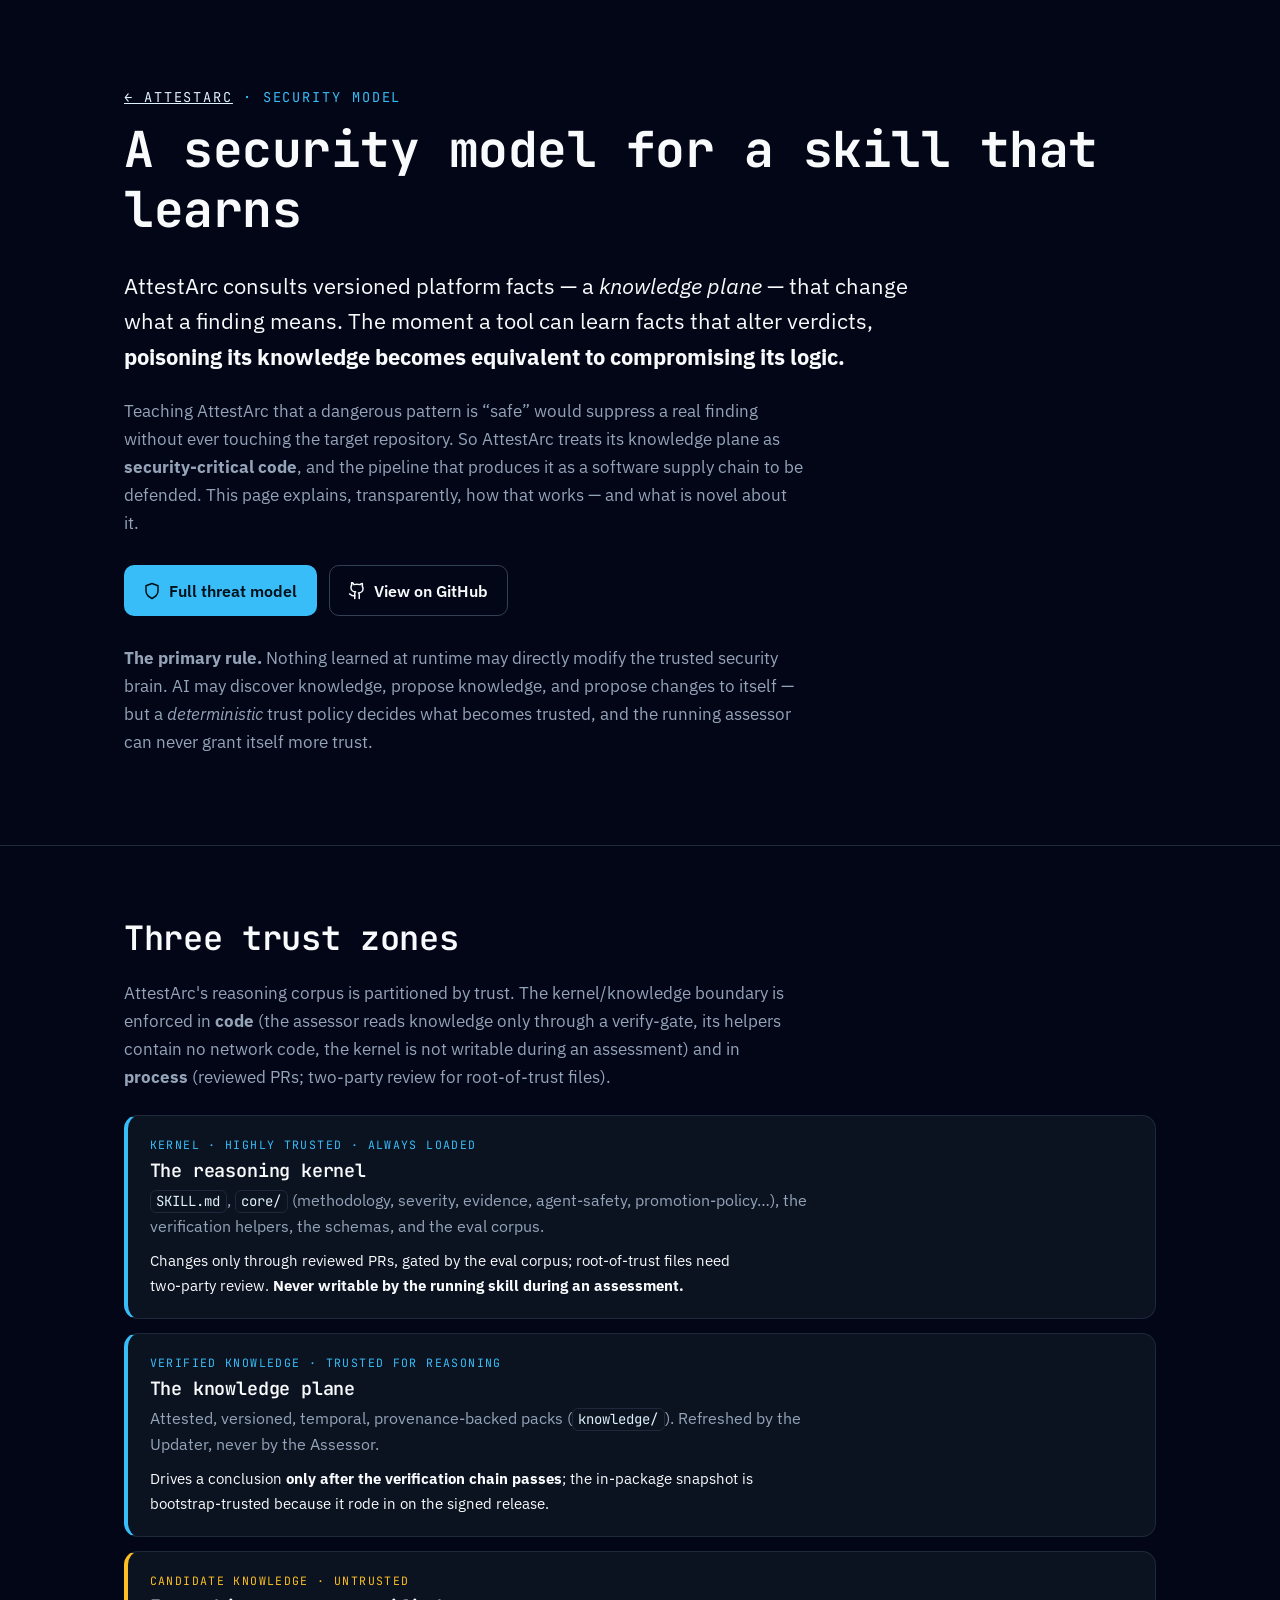
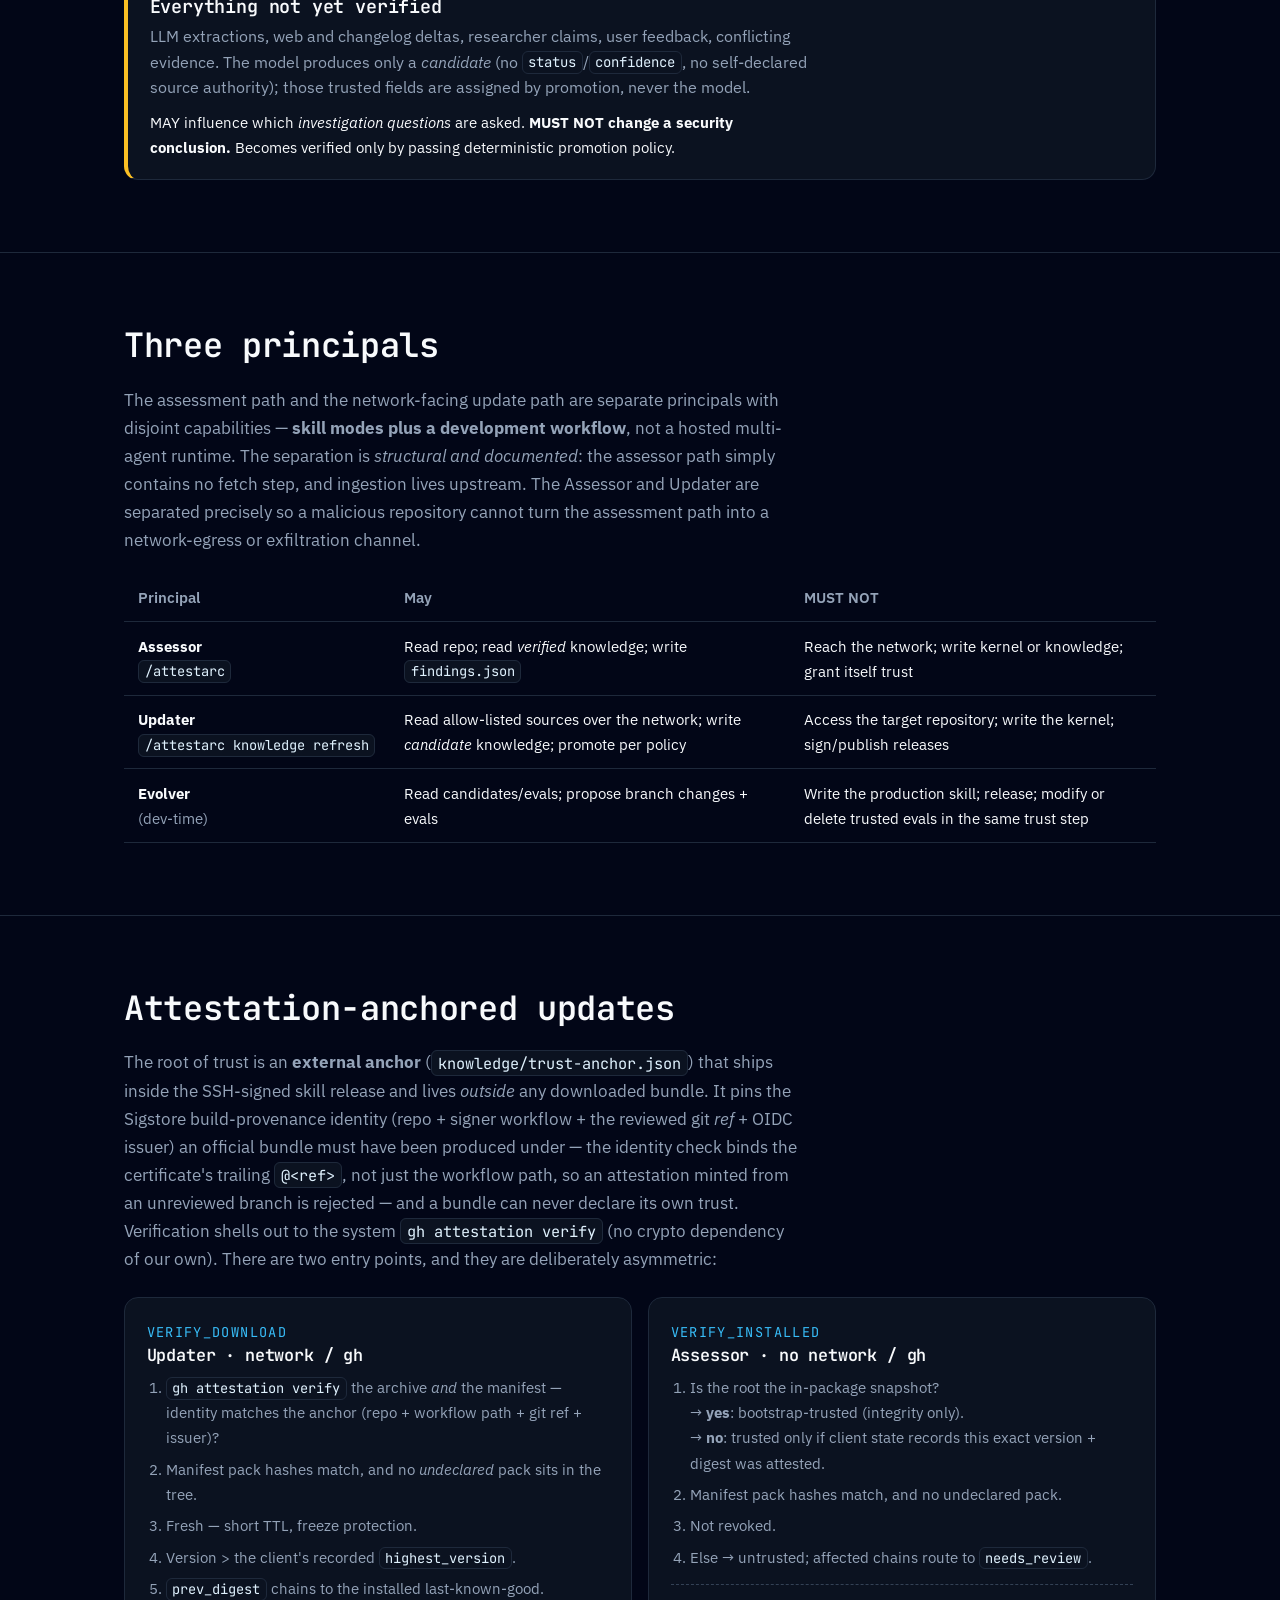
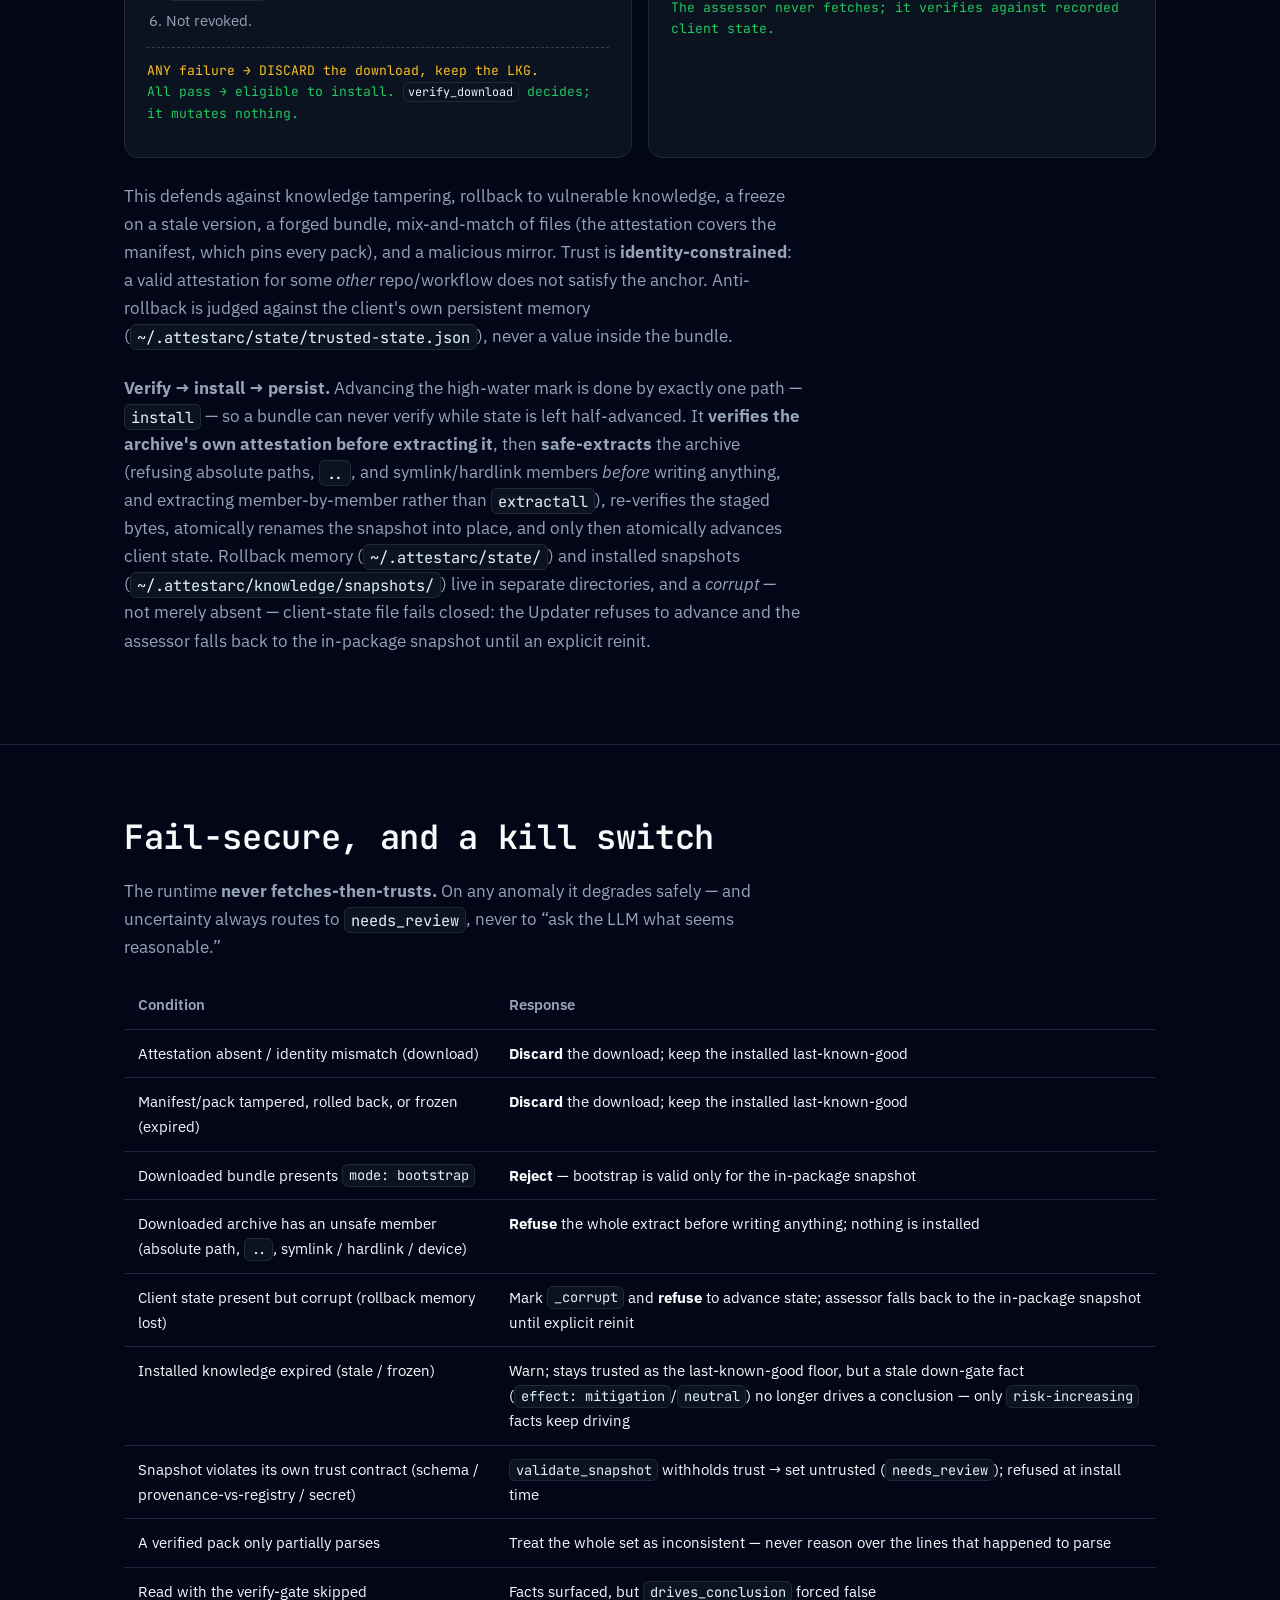
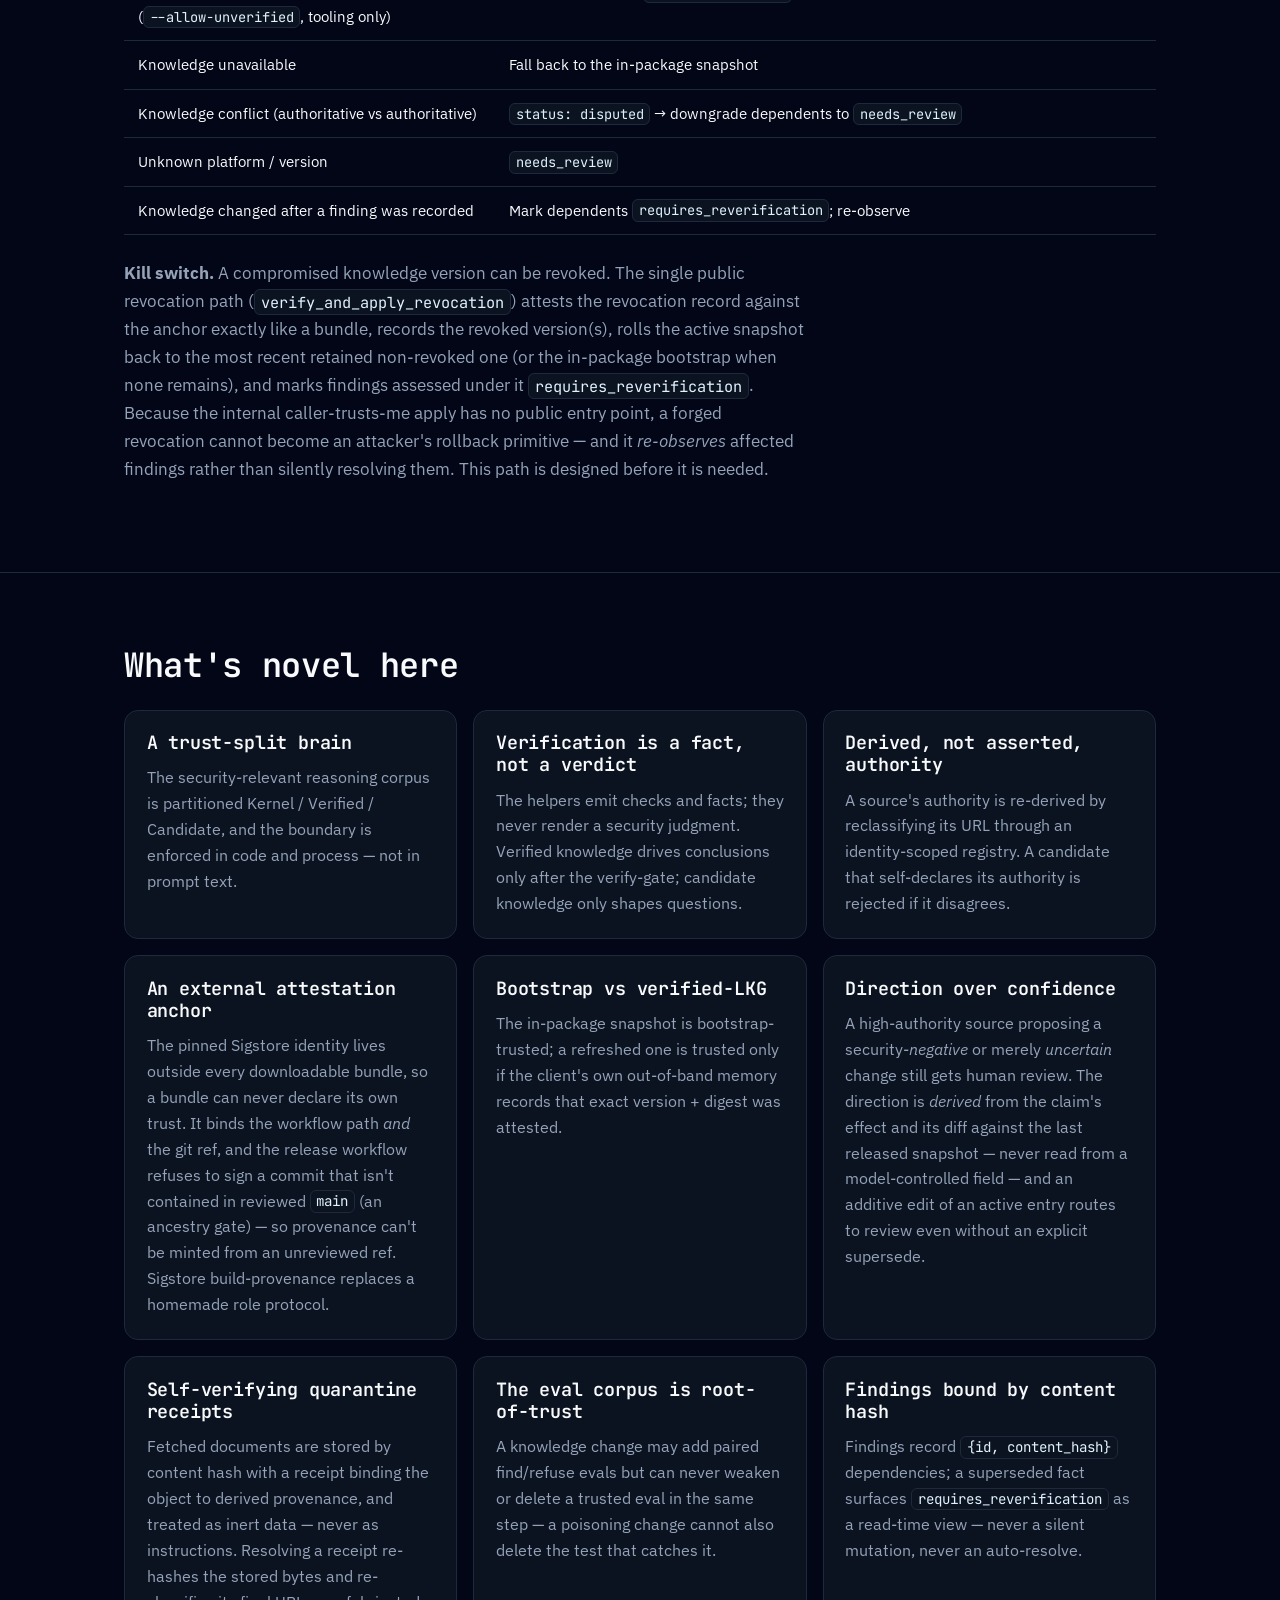
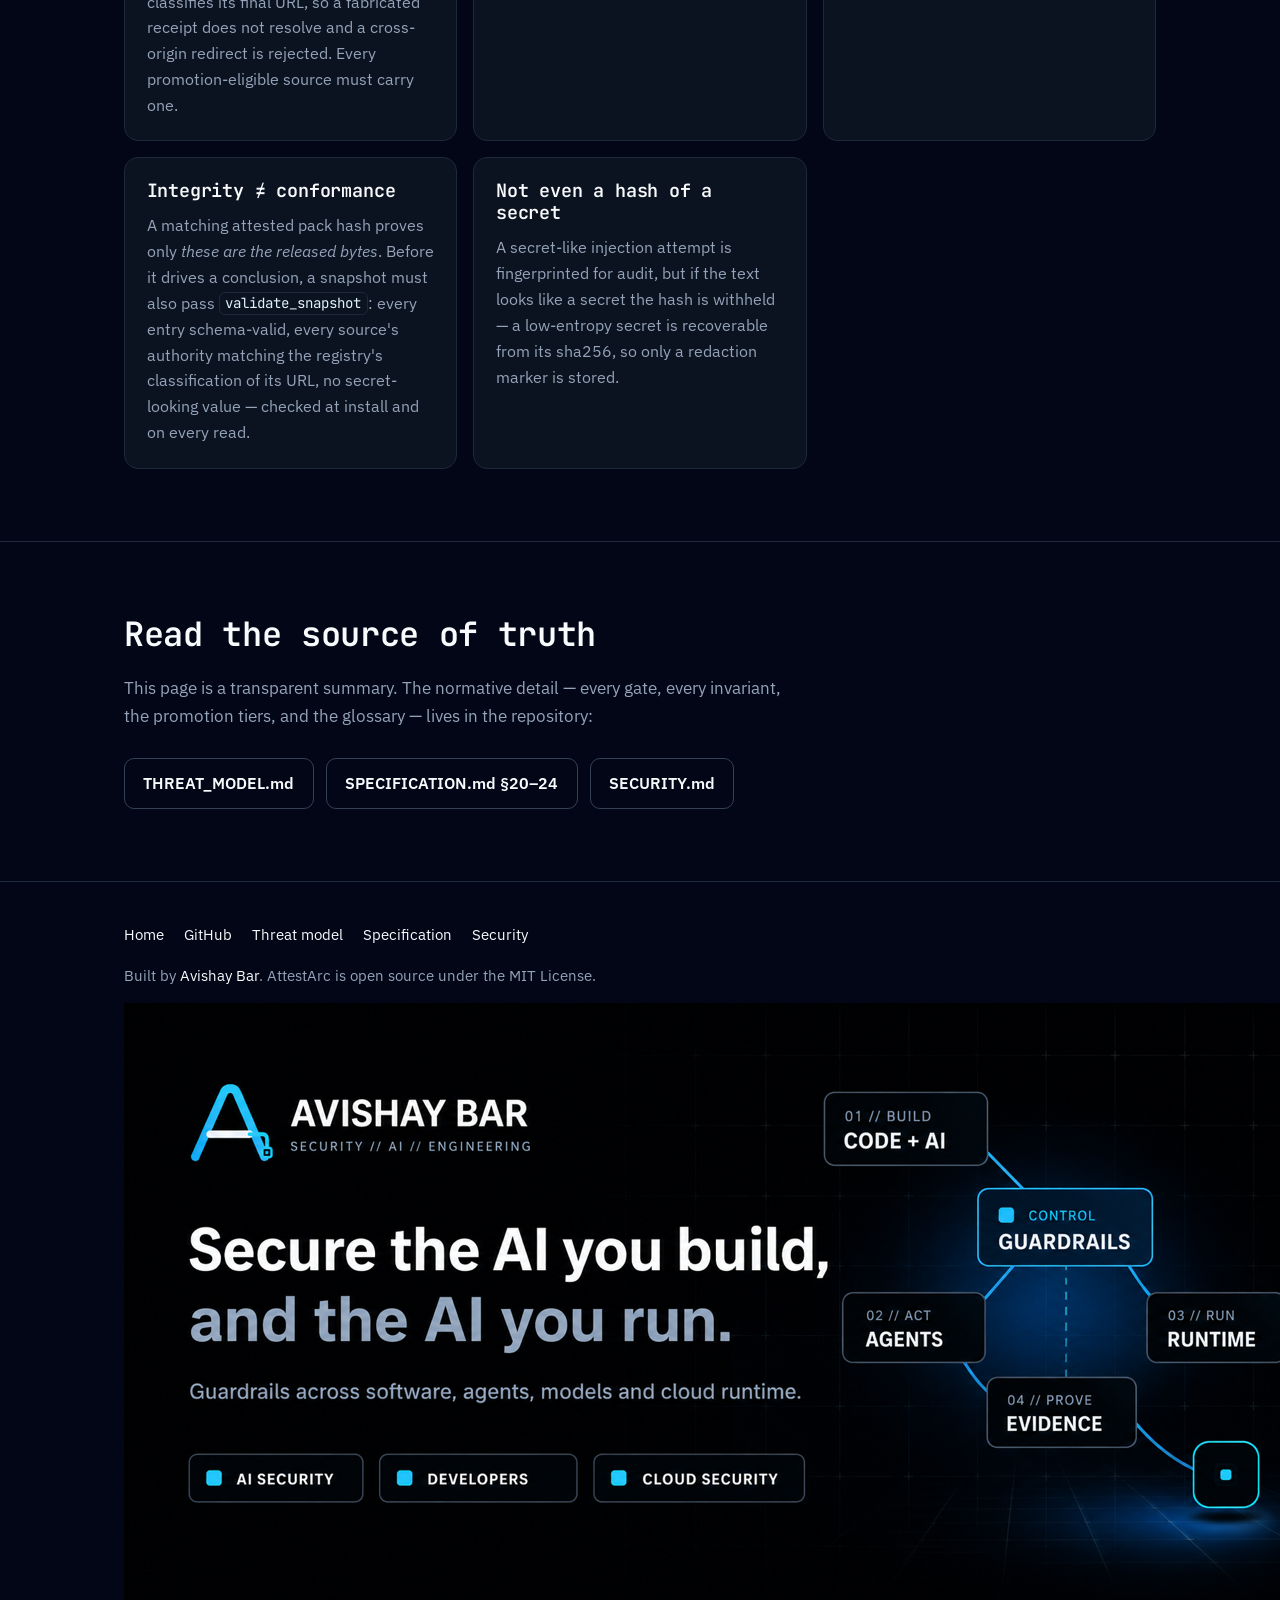
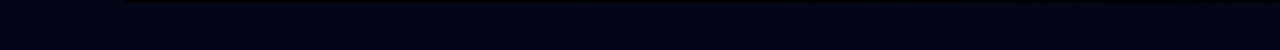
==== docs/security.html @ 75096330 "feat(release): bind knowledge-plane provenance to reviewed source history Harden the release pipelin" ====
<!DOCTYPE html>
<html lang="en">
<head>
  <meta charset="utf-8">
  <meta name="viewport" content="width=device-width, initial-scale=1">
  <title>AttestArc — security model &amp; knowledge-plane trust</title>
  <meta name="description" content="How AttestArc secures itself: a Kernel / Verified Knowledge / Candidate Knowledge trust split, three separated principals, and a Sigstore-attested, fail-secure knowledge plane. For a skill that learns, poisoning its knowledge equals compromising its logic — so the knowledge plane is treated as security-critical code.">
  <link rel="icon" href="favicon.svg" type="image/svg+xml">

  <meta property="og:title" content="AttestArc — security model & knowledge-plane trust">
  <meta property="og:description" content="A Kernel / Verified / Candidate trust split, separated principals, and an attestation-anchored, fail-secure knowledge plane — explained transparently, with diagrams.">
  <meta property="og:type" content="article">
  <meta property="og:url" content="https://avishay.co.il/attestarc-skill/security.html">
  <link rel="canonical" href="https://avishay.co.il/attestarc-skill/security.html">

  <link rel="preconnect" href="https://fonts.googleapis.com">
  <link rel="preconnect" href="https://fonts.gstatic.com" crossorigin>
  <link href="https://fonts.googleapis.com/css2?family=IBM+Plex+Sans:wght@300;400;500;600;700&family=JetBrains+Mono:wght@400;500;600;700&display=swap" rel="stylesheet">
  <link rel="stylesheet" href="styles.css">

  <style>
    /* Scoped to the security page: trust-zone stack + verify-flow columns.
       Uses the same design tokens as styles.css — no new palette. */
    .zone-stack { display: grid; gap: 0.9rem; margin-top: 1.5rem; }
    .zone {
      background: var(--surface);
      border: 1px solid var(--border);
      border-left: 4px solid var(--accent);
      border-radius: var(--radius);
      padding: 1.2rem 1.35rem;
    }
    .zone.candidate { border-left-color: var(--warn); }
    .zone .tag {
      font-family: var(--font-mono);
      font-size: 0.72rem;
      letter-spacing: 0.12em;
      text-transform: uppercase;
      color: var(--accent);
      display: block;
      margin-bottom: 0.35rem;
    }
    .zone.candidate .tag { color: var(--warn); }
    .zone h3 { margin: 0 0 0.4rem; }
    .zone p { color: var(--fg-muted); margin: 0.2rem 0 0; font-size: 0.97rem; }
    .zone .rule { color: var(--fg); font-size: 0.95rem; margin-top: 0.55rem; }

    /* Two-column verify flow: Updater path vs Assessor path */
    .flow-cols { display: grid; gap: 1rem; margin-top: 1.5rem; }
    @media (min-width: 820px) { .flow-cols { grid-template-columns: 1fr 1fr; } }
    .flow { background: var(--surface); border: 1px solid var(--border); border-radius: var(--radius); padding: 1.2rem 1.35rem; }
    .flow h3 { font-size: 1.05rem; }
    .flow ol { margin: 0.6rem 0 0; padding-left: 1.2rem; color: var(--fg-muted); font-size: 0.95rem; }
    .flow ol li { margin-bottom: 0.4rem; }
    .flow .verdict {
      margin-top: 0.9rem; font-family: var(--font-mono); font-size: 0.82rem;
      border-top: 1px dashed var(--border-strong); padding-top: 0.7rem;
    }
    .flow .discard { color: var(--warn); }
    .flow .trust { color: var(--ok); }
    .back-link { font-family: var(--font-mono); font-size: 0.85rem; }
  </style>
</head>
<body>
  <a class="skip-link" href="#main">Skip to content</a>

  <main id="main">

    <!-- 1. Intro + the core problem -->
    <section class="intro" aria-labelledby="intro-h">
      <div class="container">
        <p class="eyebrow"><a class="back-link" href="index.html">← AttestArc</a> · Security model</p>
        <h1 id="intro-h">A security model for a skill that learns</h1>
        <p class="lede">AttestArc consults versioned platform facts — a <em>knowledge plane</em> — that
          change what a finding means. The moment a tool can learn facts that alter verdicts,
          <strong>poisoning its knowledge becomes equivalent to compromising its logic.</strong></p>
        <p class="muted">Teaching AttestArc that a dangerous pattern is “safe” would suppress a real
          finding without ever touching the target repository. So AttestArc treats its knowledge plane as
          <strong>security-critical code</strong>, and the pipeline that produces it as a software supply
          chain to be defended. This page explains, transparently, how that works — and what is novel
          about it.</p>

        <div class="cta-row">
          <a class="btn btn-primary" href="https://github.com/avishayil/attestarc-skill/blob/main/THREAT_MODEL.md" target="_blank" rel="noopener">
            <svg viewBox="0 0 24 24" fill="none" stroke="currentColor" stroke-width="2" stroke-linecap="round" stroke-linejoin="round" aria-hidden="true"><path d="M12 22s8-4 8-10V5l-8-3-8 3v7c0 6 8 10 8 10Z"/></svg>
            Full threat model
          </a>
          <a class="btn btn-ghost" href="https://github.com/avishayil/attestarc-skill" target="_blank" rel="noopener">
            <svg viewBox="0 0 24 24" fill="none" stroke="currentColor" stroke-width="2" stroke-linecap="round" stroke-linejoin="round" aria-hidden="true"><path d="M15 22v-4a4.8 4.8 0 0 0-1-3.5c3 0 6-2 6-5.5.08-1.25-.27-2.48-1-3.5.28-1.15.28-2.35 0-3.5 0 0-1 0-3 1.5-2.64-.5-5.36-.5-8 0C6 .5 5 .5 5 .5c-.3 1.15-.3 2.35 0 3.5A5.4 5.4 0 0 0 4 7.5C4 11 7 13 10 13a4.8 4.8 0 0 0-1 3.5V22"/><path d="M9 18c-4.51 2-5-2-7-2"/></svg>
            View on GitHub
          </a>
        </div>

        <p class="muted reveal" style="margin-top:1.75rem"><strong>The primary rule.</strong>
          Nothing learned at runtime may directly modify the trusted security brain. AI may discover
          knowledge, propose knowledge, and propose changes to itself — but a <em>deterministic</em>
          trust policy decides what becomes trusted, and the running assessor can never grant itself
          more trust.</p>
      </div>
    </section>

    <!-- 2. Three trust zones -->
    <section aria-labelledby="zones-h">
      <div class="container">
        <h2 id="zones-h" class="reveal">Three trust zones</h2>
        <p class="muted reveal">AttestArc's reasoning corpus is partitioned by trust. The
          kernel/knowledge boundary is enforced in <strong>code</strong> (the assessor reads knowledge
          only through a verify-gate, its helpers contain no network code, the kernel is not writable
          during an assessment) and in <strong>process</strong> (reviewed PRs; two-party review for
          root-of-trust files).</p>

        <div class="zone-stack reveal" role="img"
             aria-label="Three stacked trust zones: Kernel (highly trusted, never runtime-mutated) above Verified Knowledge (trusted for reasoning after verification) above Candidate Knowledge (untrusted; shapes questions only).">
          <div class="zone">
            <span class="tag">Kernel · highly trusted · always loaded</span>
            <h3>The reasoning kernel</h3>
            <p><code>SKILL.md</code>, <code>core/</code> (methodology, severity, evidence, agent-safety,
              promotion-policy…), the verification helpers, the schemas, and the eval corpus.</p>
            <p class="rule">Changes only through reviewed PRs, gated by the eval corpus; root-of-trust
              files need two-party review. <strong>Never writable by the running skill during an
              assessment.</strong></p>
          </div>
          <div class="zone">
            <span class="tag">Verified knowledge · trusted for reasoning</span>
            <h3>The knowledge plane</h3>
            <p>Attested, versioned, temporal, provenance-backed packs (<code>knowledge/</code>). Refreshed
              by the Updater, never by the Assessor.</p>
            <p class="rule">Drives a conclusion <strong>only after the verification chain passes</strong>;
              the in-package snapshot is bootstrap-trusted because it rode in on the signed release.</p>
          </div>
          <div class="zone candidate">
            <span class="tag">Candidate knowledge · untrusted</span>
            <h3>Everything not yet verified</h3>
            <p>LLM extractions, web and changelog deltas, researcher claims, user feedback, conflicting
              evidence. The model produces only a <em>candidate</em> (no <code>status</code>/<code>confidence</code>,
              no self-declared source authority); those trusted fields are assigned by promotion, never the model.</p>
            <p class="rule">MAY influence which <em>investigation questions</em> are asked. <strong>MUST
              NOT change a security conclusion.</strong> Becomes verified only by passing deterministic
              promotion policy.</p>
          </div>
        </div>
      </div>
    </section>

    <!-- 3. Three principals -->
    <section aria-labelledby="principals-h">
      <div class="container">
        <h2 id="principals-h" class="reveal">Three principals</h2>
        <p class="muted reveal">The assessment path and the network-facing update path are separate
          principals with disjoint capabilities — <strong>skill modes plus a development workflow</strong>,
          not a hosted multi-agent runtime. The separation is <em>structural and documented</em>: the
          assessor path simply contains no fetch step, and ingestion lives upstream. The Assessor and
          Updater are separated precisely so a malicious repository cannot turn the assessment path into a
          network-egress or exfiltration channel.</p>
        <div class="table-wrap reveal">
          <table>
            <thead><tr><th scope="col">Principal</th><th scope="col">May</th><th scope="col">MUST NOT</th></tr></thead>
            <tbody>
              <tr>
                <td><strong>Assessor</strong><br><code>/attestarc</code></td>
                <td>Read repo; read <em>verified</em> knowledge; write <code>findings.json</code></td>
                <td>Reach the network; write kernel or knowledge; grant itself trust</td>
              </tr>
              <tr>
                <td><strong>Updater</strong><br><code>/attestarc knowledge refresh</code></td>
                <td>Read allow-listed sources over the network; write <em>candidate</em> knowledge; promote per policy</td>
                <td>Access the target repository; write the kernel; sign/publish releases</td>
              </tr>
              <tr>
                <td><strong>Evolver</strong><br><span class="muted">(dev-time)</span></td>
                <td>Read candidates/evals; propose branch changes + evals</td>
                <td>Write the production skill; release; modify or delete trusted evals in the same trust step</td>
              </tr>
            </tbody>
          </table>
        </div>
      </div>
    </section>

    <!-- 4. Update data flow -->
    <section aria-labelledby="flow-h">
      <div class="container">
        <h2 id="flow-h" class="reveal">Attestation-anchored updates</h2>
        <p class="muted reveal">The root of trust is an <strong>external anchor</strong>
          (<code>knowledge/trust-anchor.json</code>) that ships inside the SSH-signed skill release and
          lives <em>outside</em> any downloaded bundle. It pins the Sigstore build-provenance identity
          (repo + signer workflow + the reviewed git <em>ref</em> + OIDC issuer) an official bundle must
          have been produced under — the identity check binds the certificate's trailing <code>@&lt;ref&gt;</code>,
          not just the workflow path, so an attestation minted from an unreviewed branch is rejected — and a
          bundle can never declare its own trust. Verification shells out to the system
          <code>gh attestation verify</code> (no crypto dependency of our own). There are two entry
          points, and they are deliberately asymmetric:</p>

        <div class="flow-cols reveal"
             role="img"
             aria-label="Two verification paths. verify_download runs in the Updater with network and gh: the archive and the manifest attestation identity must match the anchor (binding both the workflow path and the git ref), then manifest pack hashes, freshness, monotonic version versus client state, prev_digest chaining, and revocation; any failure discards the download and keeps the last-known-good. verify_installed runs in the Assessor with no network: the in-package snapshot is bootstrap-trusted for integrity, a refreshed snapshot is trusted only if persistent client state records that its exact version and digest was attested.">
          <div class="flow">
            <span class="step-label">verify_download</span>
            <h3>Updater · network / gh</h3>
            <ol>
              <li><code>gh attestation verify</code> the archive <em>and</em> the manifest — identity matches the anchor (repo + workflow path + git ref + issuer)?</li>
              <li>Manifest pack hashes match, and no <em>undeclared</em> pack sits in the tree.</li>
              <li>Fresh — short TTL, freeze protection.</li>
              <li>Version &gt; the client's recorded <code>highest_version</code>.</li>
              <li><code>prev_digest</code> chains to the installed last-known-good.</li>
              <li>Not revoked.</li>
            </ol>
            <p class="verdict"><span class="discard">ANY failure → DISCARD the download, keep the LKG.</span><br>
              <span class="trust">All pass → eligible to install. <code>verify_download</code> decides; it mutates nothing.</span></p>
          </div>
          <div class="flow">
            <span class="step-label">verify_installed</span>
            <h3>Assessor · no network / gh</h3>
            <ol>
              <li>Is the root the in-package snapshot?
                <br>→ <strong>yes</strong>: bootstrap-trusted (integrity only).
                <br>→ <strong>no</strong>: trusted only if client state records this exact version + digest was attested.</li>
              <li>Manifest pack hashes match, and no undeclared pack.</li>
              <li>Not revoked.</li>
              <li>Else → untrusted; affected chains route to <code>needs_review</code>.</li>
            </ol>
            <p class="verdict"><span class="trust">The assessor never fetches; it verifies against
              recorded client state.</span></p>
          </div>
        </div>

        <p class="muted reveal" style="margin-top:1.5rem">This defends against knowledge tampering,
          rollback to vulnerable knowledge, a freeze on a stale version, a forged bundle, mix-and-match of
          files (the attestation covers the manifest, which pins every pack), and a malicious mirror. Trust
          is <strong>identity-constrained</strong>: a valid attestation for some <em>other</em>
          repo/workflow does not satisfy the anchor. Anti-rollback is judged against the client's own
          persistent memory (<code>~/.attestarc/state/trusted-state.json</code>), never a value inside
          the bundle.</p>

        <p class="muted reveal" style="margin-top:1.5rem"><strong>Verify → install → persist.</strong>
          Advancing the high-water mark is done by exactly one path — <code>install</code> — so a bundle can
          never verify while state is left half-advanced. It <strong>verifies the archive's own
          attestation before extracting it</strong>, then <strong>safe-extracts</strong> the archive
          (refusing absolute paths, <code>..</code>, and symlink/hardlink members <em>before</em> writing
          anything, and extracting member-by-member rather than <code>extractall</code>), re-verifies the
          staged bytes, atomically renames the snapshot into place, and only then atomically advances client
          state. Rollback memory (<code>~/.attestarc/state/</code>) and installed snapshots
          (<code>~/.attestarc/knowledge/snapshots/</code>) live in separate directories, and a
          <em>corrupt</em> — not merely absent — client-state file fails closed: the Updater refuses to
          advance and the assessor falls back to the in-package snapshot until an explicit reinit.</p>
      </div>
    </section>

    <!-- 5. Fail-secure + kill switch -->
    <section aria-labelledby="failsecure-h">
      <div class="container">
        <h2 id="failsecure-h" class="reveal">Fail-secure, and a kill switch</h2>
        <p class="muted reveal">The runtime <strong>never fetches-then-trusts.</strong> On any anomaly it
          degrades safely — and uncertainty always routes to <code>needs_review</code>, never to “ask the
          LLM what seems reasonable.”</p>
        <div class="table-wrap reveal">
          <table>
            <thead><tr><th scope="col">Condition</th><th scope="col">Response</th></tr></thead>
            <tbody>
              <tr><td>Attestation absent / identity mismatch (download)</td><td><strong>Discard</strong> the download; keep the installed last-known-good</td></tr>
              <tr><td>Manifest/pack tampered, rolled back, or frozen (expired)</td><td><strong>Discard</strong> the download; keep the installed last-known-good</td></tr>
              <tr><td>Downloaded bundle presents <code>mode: bootstrap</code></td><td><strong>Reject</strong> — bootstrap is valid only for the in-package snapshot</td></tr>
              <tr><td>Downloaded archive has an unsafe member (absolute path, <code>..</code>, symlink / hardlink / device)</td><td><strong>Refuse</strong> the whole extract before writing anything; nothing is installed</td></tr>
              <tr><td>Client state present but corrupt (rollback memory lost)</td><td>Mark <code>_corrupt</code> and <strong>refuse</strong> to advance state; assessor falls back to the in-package snapshot until explicit reinit</td></tr>
              <tr><td>Installed knowledge expired (stale / frozen)</td><td>Warn; stays trusted as the last-known-good floor, but a stale down-gate fact (<code>effect: mitigation</code>/<code>neutral</code>) no longer drives a conclusion — only <code>risk-increasing</code> facts keep driving</td></tr>
              <tr><td>Snapshot violates its own trust contract (schema / provenance-vs-registry / secret)</td><td><code>validate_snapshot</code> withholds trust → set untrusted (<code>needs_review</code>); refused at install time</td></tr>
              <tr><td>A verified pack only partially parses</td><td>Treat the whole set as inconsistent — never reason over the lines that happened to parse</td></tr>
              <tr><td>Read with the verify-gate skipped (<code>--allow-unverified</code>, tooling only)</td><td>Facts surfaced, but <code>drives_conclusion</code> forced false</td></tr>
              <tr><td>Knowledge unavailable</td><td>Fall back to the in-package snapshot</td></tr>
              <tr><td>Knowledge conflict (authoritative vs authoritative)</td><td><code>status: disputed</code> → downgrade dependents to <code>needs_review</code></td></tr>
              <tr><td>Unknown platform / version</td><td><code>needs_review</code></td></tr>
              <tr><td>Knowledge changed after a finding was recorded</td><td>Mark dependents <code>requires_reverification</code>; re-observe</td></tr>
            </tbody>
          </table>
        </div>
        <p class="muted reveal" style="margin-top:1.5rem"><strong>Kill switch.</strong> A compromised
          knowledge version can be revoked. The single public revocation path
          (<code>verify_and_apply_revocation</code>) attests the revocation record against the anchor exactly
          like a bundle, records the revoked version(s), rolls the active snapshot back to the most recent
          retained non-revoked one (or the in-package bootstrap when none remains), and marks findings
          assessed under it <code>requires_reverification</code>. Because the internal caller-trusts-me apply
          has no public entry point, a forged revocation cannot become an attacker's rollback primitive — and
          it <em>re-observes</em> affected findings rather than silently resolving them. This path is designed
          before it is needed.</p>
      </div>
    </section>

    <!-- 6. What's novel -->
    <section aria-labelledby="novel-h">
      <div class="container">
        <h2 id="novel-h" class="reveal">What's novel here</h2>
        <div class="grid cols-3">
          <article class="card reveal"><h3>A trust-split brain</h3><p>The security-relevant reasoning corpus is partitioned Kernel / Verified / Candidate, and the boundary is enforced in code and process — not in prompt text.</p></article>
          <article class="card reveal"><h3>Verification is a fact, not a verdict</h3><p>The helpers emit checks and facts; they never render a security judgment. Verified knowledge drives conclusions only after the verify-gate; candidate knowledge only shapes questions.</p></article>
          <article class="card reveal"><h3>Derived, not asserted, authority</h3><p>A source's authority is re-derived by reclassifying its URL through an identity-scoped registry. A candidate that self-declares its authority is rejected if it disagrees.</p></article>
          <article class="card reveal"><h3>An external attestation anchor</h3><p>The pinned Sigstore identity lives outside every downloadable bundle, so a bundle can never declare its own trust. It binds the workflow path <em>and</em> the git ref, and the release workflow refuses to sign a commit that isn't contained in reviewed <code>main</code> (an ancestry gate) — so provenance can't be minted from an unreviewed ref. Sigstore build-provenance replaces a homemade role protocol.</p></article>
          <article class="card reveal"><h3>Bootstrap vs verified-LKG</h3><p>The in-package snapshot is bootstrap-trusted; a refreshed one is trusted only if the client's own out-of-band memory records that exact version + digest was attested.</p></article>
          <article class="card reveal"><h3>Direction over confidence</h3><p>A high-authority source proposing a security-<em>negative</em> or merely <em>uncertain</em> change still gets human review. The direction is <em>derived</em> from the claim's effect and its diff against the last released snapshot — never read from a model-controlled field — and an additive edit of an active entry routes to review even without an explicit supersede.</p></article>
          <article class="card reveal"><h3>Self-verifying quarantine receipts</h3><p>Fetched documents are stored by content hash with a receipt binding the object to derived provenance, and treated as inert data — never as instructions. Resolving a receipt re-hashes the stored bytes and re-classifies its final URL, so a fabricated receipt does not resolve and a cross-origin redirect is rejected. Every promotion-eligible source must carry one.</p></article>
          <article class="card reveal"><h3>The eval corpus is root-of-trust</h3><p>A knowledge change may add paired find/refuse evals but can never weaken or delete a trusted eval in the same step — a poisoning change cannot also delete the test that catches it.</p></article>
          <article class="card reveal"><h3>Findings bound by content hash</h3><p>Findings record <code>{id, content_hash}</code> dependencies; a superseded fact surfaces <code>requires_reverification</code> as a read-time view — never a silent mutation, never an auto-resolve.</p></article>
          <article class="card reveal"><h3>Integrity ≠ conformance</h3><p>A matching attested pack hash proves only <em>these are the released bytes</em>. Before it drives a conclusion, a snapshot must also pass <code>validate_snapshot</code>: every entry schema-valid, every source's authority matching the registry's classification of its URL, no secret-looking value — checked at install and on every read.</p></article>
          <article class="card reveal"><h3>Not even a hash of a secret</h3><p>A secret-like injection attempt is fingerprinted for audit, but if the text looks like a secret the hash is withheld — a low-entropy secret is recoverable from its sha256, so only a redaction marker is stored.</p></article>
        </div>
      </div>
    </section>

    <!-- 7. Learn more -->
    <section aria-labelledby="more-h">
      <div class="container">
        <h2 id="more-h" class="reveal">Read the source of truth</h2>
        <p class="muted reveal">This page is a transparent summary. The normative detail — every gate,
          every invariant, the promotion tiers, and the glossary — lives in the repository:</p>
        <div class="cta-row reveal">
          <a class="btn btn-ghost" href="https://github.com/avishayil/attestarc-skill/blob/main/THREAT_MODEL.md" target="_blank" rel="noopener">THREAT_MODEL.md</a>
          <a class="btn btn-ghost" href="https://github.com/avishayil/attestarc-skill/blob/main/SPECIFICATION.md" target="_blank" rel="noopener">SPECIFICATION.md §20–24</a>
          <a class="btn btn-ghost" href="https://github.com/avishayil/attestarc-skill/blob/main/SECURITY.md" target="_blank" rel="noopener">SECURITY.md</a>
        </div>
      </div>
    </section>

  </main>

  <footer>
    <div class="container footer-inner">
      <div class="footer-text">
        <nav class="links" aria-label="Project links">
          <a href="index.html">Home</a>
          <a href="https://github.com/avishayil/attestarc-skill" target="_blank" rel="noopener">GitHub</a>
          <a href="https://github.com/avishayil/attestarc-skill/blob/main/THREAT_MODEL.md" target="_blank" rel="noopener">Threat model</a>
          <a href="https://github.com/avishayil/attestarc-skill/blob/main/SPECIFICATION.md" target="_blank" rel="noopener">Specification</a>
          <a href="https://github.com/avishayil/attestarc-skill/blob/main/SECURITY.md" target="_blank" rel="noopener">Security</a>
        </nav>
        <p>Built by <a href="https://avishay.co.il" target="_blank" rel="noopener">Avishay Bar</a>.
          AttestArc is open source under the MIT License.</p>
      </div>
      <a class="footer-brand" href="https://avishay.co.il" target="_blank" rel="noopener"
         aria-label="Avishay Bar — Security // AI // Engineering">
        <img src="assets/hero.png" width="1200" height="600"
             alt="Avishay Bar — Security // AI // Engineering">
      </a>
    </div>
  </footer>

  <script>
    // Subtle scroll-reveal; skipped entirely when the user prefers reduced motion.
    (function () {
      var reduce = window.matchMedia && window.matchMedia('(prefers-reduced-motion: reduce)').matches;
      var els = document.querySelectorAll('.reveal');
      if (reduce || !('IntersectionObserver' in window)) {
        els.forEach(function (el) { el.classList.add('in'); });
        return;
      }
      var io = new IntersectionObserver(function (entries) {
        entries.forEach(function (e) {
          if (e.isIntersecting) { e.target.classList.add('in'); io.unobserve(e.target); }
        });
      }, { rootMargin: '0px 0px -10% 0px' });
      els.forEach(function (el) { io.observe(el); });
    })();
  </script>
</body>
</html>
---- docs/styles.css ----
/* AttestArc getting-started site
   Style: Minimalism & Swiss, dark-first. Palette harmonised with the brand
   hero banner (cyan/sky accent on near-black). Green is reserved for
   "resolved/pass" semantics only. */

:root {
  --bg: #020617;
  --surface: #0B1220;
  --surface-2: #0E1729;
  --border: #1E293B;
  --border-strong: #334155;
  --fg: #F8FAFC;
  --fg-muted: #94A3B8;   /* #94A3B8 on #020617 ≈ 7.0:1 — passes AA for body */
  --accent: #38BDF8;     /* brand sky */
  --accent-strong: #0EA5E9;
  --accent-contrast: #E0F2FE;
  --ok: #22C55E;
  --warn: #FBBF24;

  --font-sans: 'IBM Plex Sans', system-ui, -apple-system, Segoe UI, Roboto, sans-serif;
  --font-mono: 'JetBrains Mono', ui-monospace, SFMono-Regular, Menlo, Consolas, monospace;

  --maxw: 1080px;
  --radius: 14px;
  --space: clamp(1rem, 2.5vw, 1.5rem);
}

*,
*::before,
*::after { box-sizing: border-box; }

html { scroll-behavior: smooth; }

body {
  margin: 0;
  background: var(--bg);
  color: var(--fg);
  font-family: var(--font-sans);
  font-size: 17px;
  line-height: 1.65;
  -webkit-font-smoothing: antialiased;
  text-rendering: optimizeLegibility;
}

/* Skip link */
.skip-link {
  position: absolute;
  left: -9999px;
  top: 0;
  background: var(--accent);
  color: #001019;
  padding: 0.6rem 1rem;
  border-radius: 0 0 8px 0;
  font-weight: 600;
  z-index: 100;
}
.skip-link:focus { left: 0; }

a { color: var(--accent-contrast); }
a:hover { color: #fff; }

:focus-visible {
  outline: 3px solid var(--accent);
  outline-offset: 3px;
  border-radius: 4px;
}

.container {
  width: 100%;
  max-width: var(--maxw);
  margin-inline: auto;
  padding-inline: var(--space);
}

/* Brand hero banner (top) */
.brand {
  display: block;
  line-height: 0;
  border-bottom: 1px solid var(--border);
}
.brand img {
  width: 100%;
  height: auto;
  display: block;
  aspect-ratio: 2 / 1;   /* 1200x600 — reserves space, avoids CLS */
}

/* Section rhythm */
section { padding-block: clamp(2.5rem, 6vw, 4.5rem); }
section + section { border-top: 1px solid var(--border); }

h1, h2, h3 {
  font-family: var(--font-mono);
  line-height: 1.2;
  letter-spacing: -0.01em;
  margin: 0 0 0.6em;
}
h1 { font-size: clamp(2rem, 6vw, 3.1rem); font-weight: 700; }
h2 { font-size: clamp(1.5rem, 4vw, 2.1rem); font-weight: 600; }
h3 { font-size: 1.15rem; font-weight: 600; }

.lede { font-size: clamp(1.1rem, 2.5vw, 1.35rem); color: var(--fg); max-width: 62ch; }
.muted { color: var(--fg-muted); }
p { max-width: 68ch; }

/* Intro / hero copy */
.intro { text-align: left; }
.eyebrow {
  font-family: var(--font-mono);
  font-size: 0.85rem;
  letter-spacing: 0.14em;
  text-transform: uppercase;
  color: var(--accent);
  margin-bottom: 0.75rem;
}
.command-inline {
  font-family: var(--font-mono);
  color: var(--accent-contrast);
  background: var(--surface);
  border: 1px solid var(--border-strong);
  padding: 0.15em 0.5em;
  border-radius: 6px;
}

/* CTA buttons */
.cta-row { display: flex; flex-wrap: wrap; gap: 0.75rem; margin-top: 1.75rem; }
.btn {
  display: inline-flex;
  align-items: center;
  gap: 0.5rem;
  font-weight: 600;
  font-size: 1rem;
  padding: 0.7rem 1.15rem;
  border-radius: 10px;
  text-decoration: none;
  border: 1px solid transparent;
  min-height: 44px;   /* touch target */
  transition: background-color 0.2s ease, border-color 0.2s ease, transform 0.2s ease;
}
.btn svg { width: 18px; height: 18px; flex: none; }
.btn-primary { background: var(--accent); color: #001019; }
.btn-primary:hover { background: #7DD3FC; color: #001019; }
.btn-ghost { border-color: var(--border-strong); color: var(--fg); }
.btn-ghost:hover { border-color: var(--accent); color: #fff; }

/* CLI showcase image */
.showcase { text-align: center; }
.showcase img {
  width: 100%;
  max-width: 760px;
  height: auto;
  aspect-ratio: 900 / 560;
  border-radius: var(--radius);
  border: 1px solid var(--border);
  background: var(--surface);
}
.showcase figcaption { color: var(--fg-muted); margin-top: 1rem; font-size: 0.95rem; }

/* Value cards */
.grid {
  display: grid;
  gap: 1rem;
  grid-template-columns: 1fr;
  margin-top: 1.5rem;
}
@media (min-width: 640px)  { .grid { grid-template-columns: repeat(2, 1fr); } }
@media (min-width: 1024px) { .grid.cols-3 { grid-template-columns: repeat(3, 1fr); } }

.card {
  background: var(--surface);
  border: 1px solid var(--border);
  border-radius: var(--radius);
  padding: 1.35rem;
}
.card h3 { display: flex; align-items: center; gap: 0.6rem; }
.card .icon { color: var(--accent); flex: none; }
.card .icon svg { width: 22px; height: 22px; display: block; }
.card p { color: var(--fg-muted); margin: 0; font-size: 0.98rem; }

/* Code blocks */
pre, code { font-family: var(--font-mono); }
pre {
  background: var(--surface);
  border: 1px solid var(--border);
  border-radius: var(--radius);
  padding: 1.1rem 1.25rem;
  overflow-x: auto;
  font-size: 0.92rem;
  line-height: 1.6;
  color: #CBD5E1;
}
:not(pre) > code {
  background: var(--surface);
  border: 1px solid var(--border);
  border-radius: 6px;
  padding: 0.1em 0.4em;
  font-size: 0.9em;
  color: var(--accent-contrast);
}
pre .prompt { color: var(--accent); }
pre .comment { color: #64748B; }

.step-label {
  font-family: var(--font-mono);
  color: var(--accent);
  font-size: 0.85rem;
  letter-spacing: 0.1em;
  text-transform: uppercase;
}

/* Command table */
.table-wrap { overflow-x: auto; margin-top: 1.25rem; }
table { border-collapse: collapse; width: 100%; font-size: 0.95rem; }
th, td { text-align: left; padding: 0.7rem 0.9rem; border-bottom: 1px solid var(--border); vertical-align: top; }
th { color: var(--fg-muted); font-weight: 600; }
td code { white-space: nowrap; }

/* Reasoning chain */
.chain {
  display: flex;
  flex-wrap: wrap;
  align-items: center;
  gap: 0.5rem 0.4rem;
  font-family: var(--font-mono);
  font-size: 0.9rem;
  margin-top: 1.25rem;
}
.chain .node {
  background: var(--surface);
  border: 1px solid var(--border-strong);
  border-radius: 8px;
  padding: 0.4rem 0.7rem;
  color: var(--fg);
}
.chain .arrow { color: var(--accent); }

/* Footer */
footer {
  border-top: 1px solid var(--border);
  padding-block: 2.5rem;
  color: var(--fg-muted);
  font-size: 0.95rem;
}
footer .links { display: flex; flex-wrap: wrap; gap: 1.25rem; margin-bottom: 1rem; }
footer a { color: var(--fg); text-decoration: none; }
footer a:hover { color: var(--accent); text-decoration: underline; }

/* Scroll-reveal (subtle; disabled for reduced motion) */
.reveal { opacity: 0; transform: translateY(12px); transition: opacity 0.4s ease, transform 0.4s ease; }
.reveal.in { opacity: 1; transform: none; }

@media (prefers-reduced-motion: reduce) {
  html { scroll-behavior: auto; }
  * { animation-duration: 0.001ms !important; transition-duration: 0.001ms !important; }
  .reveal { opacity: 1; transform: none; }
}
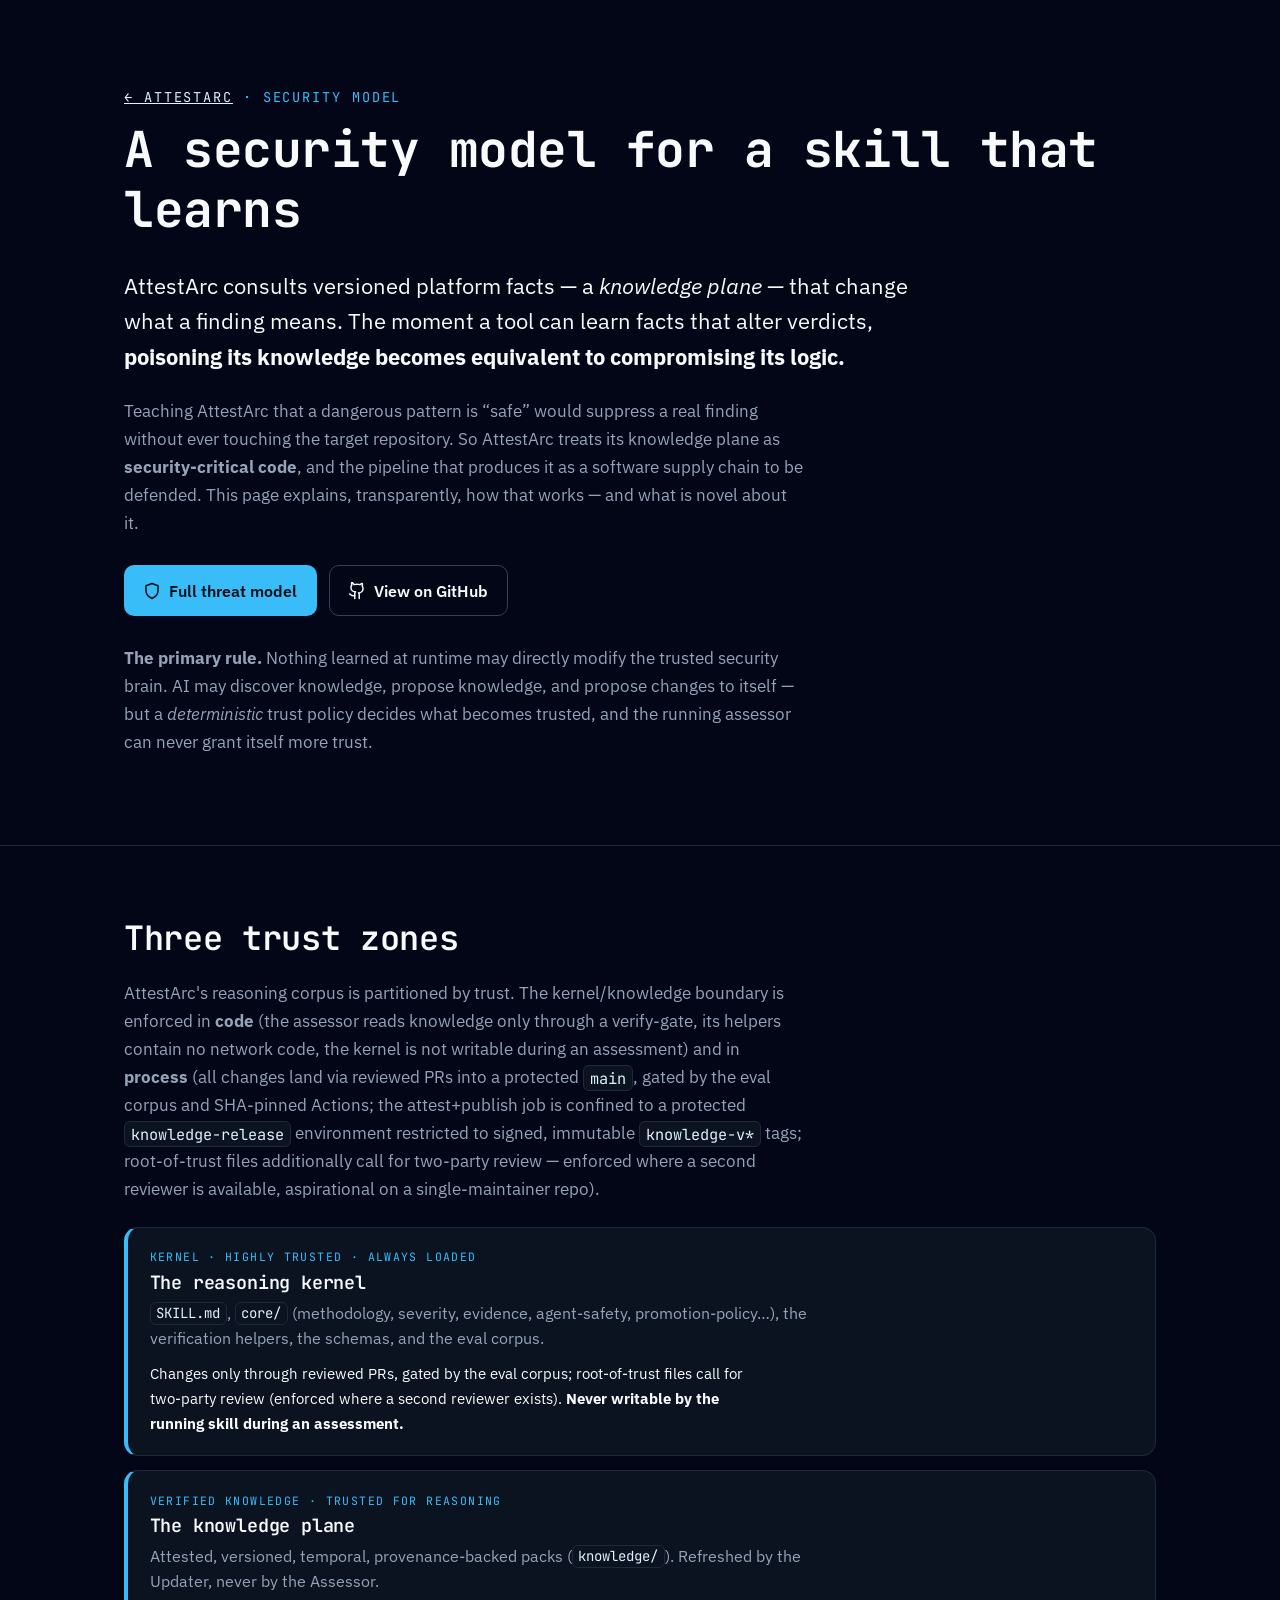
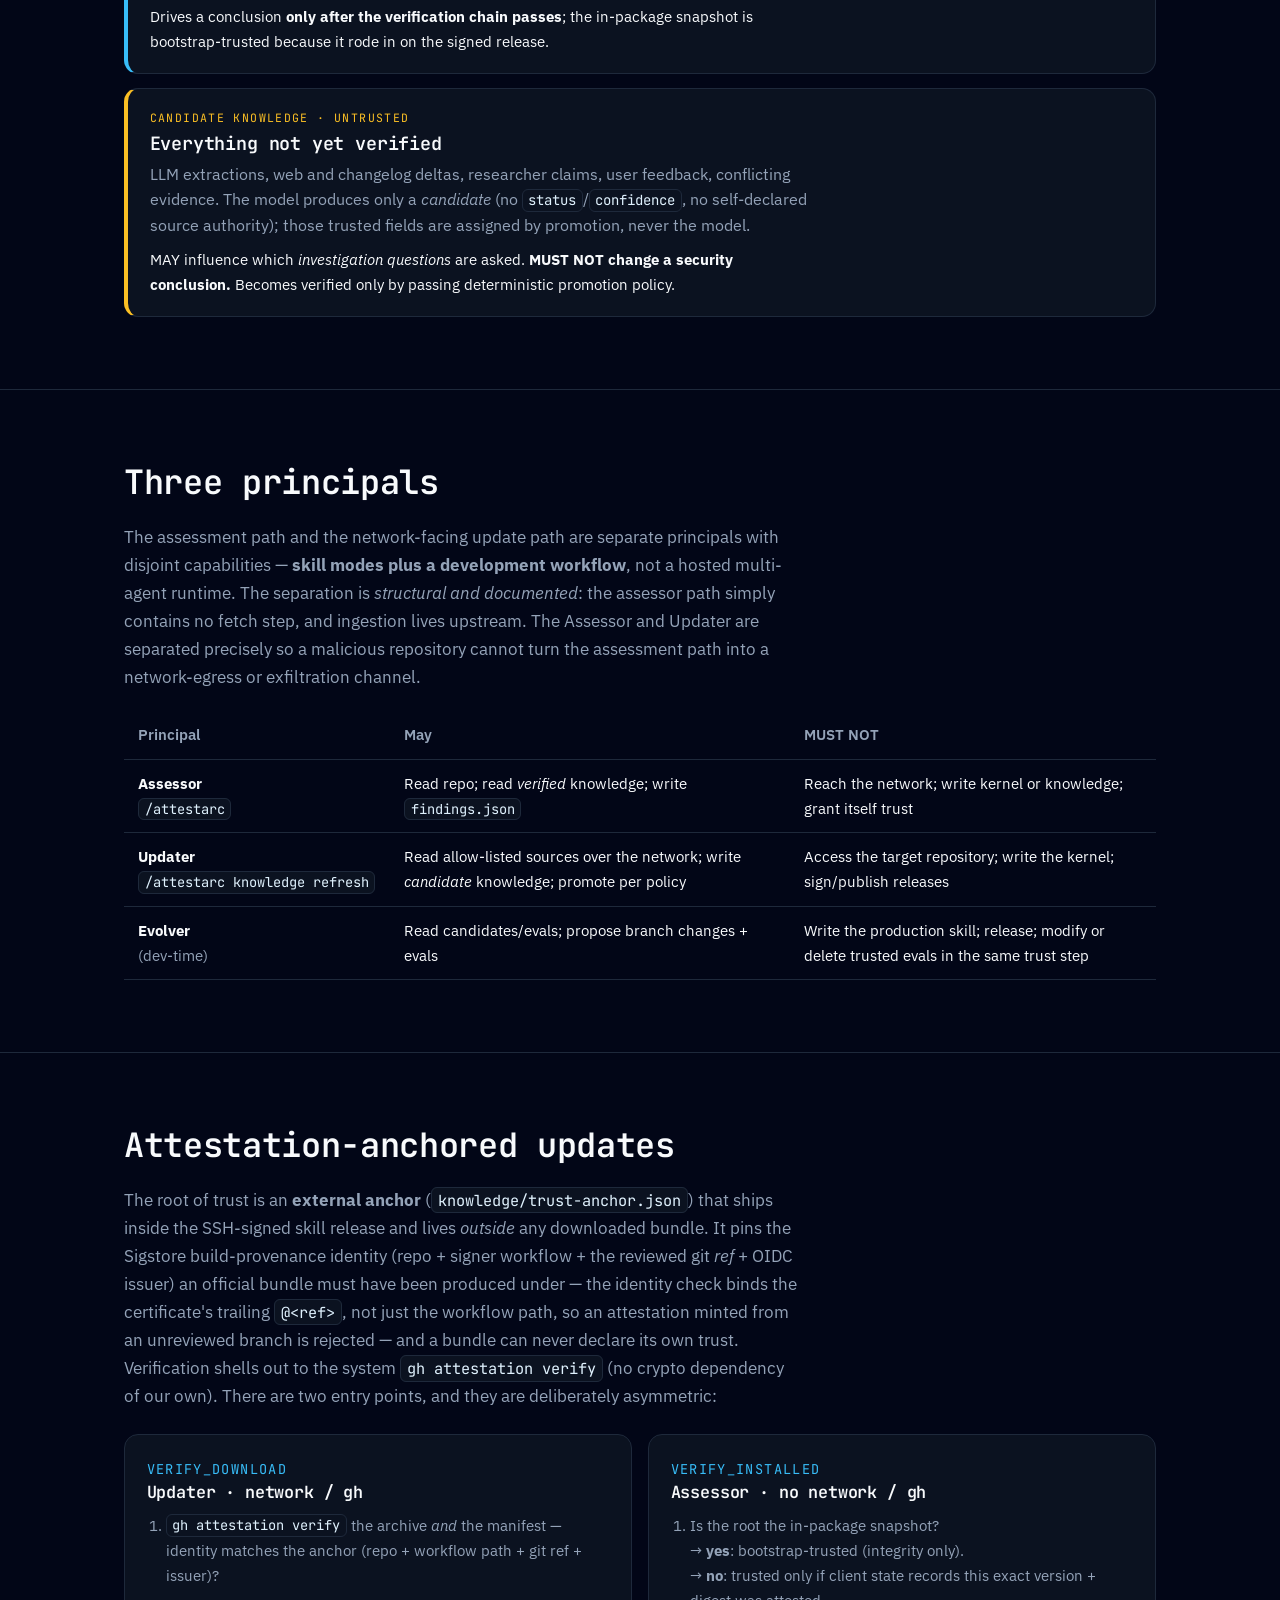
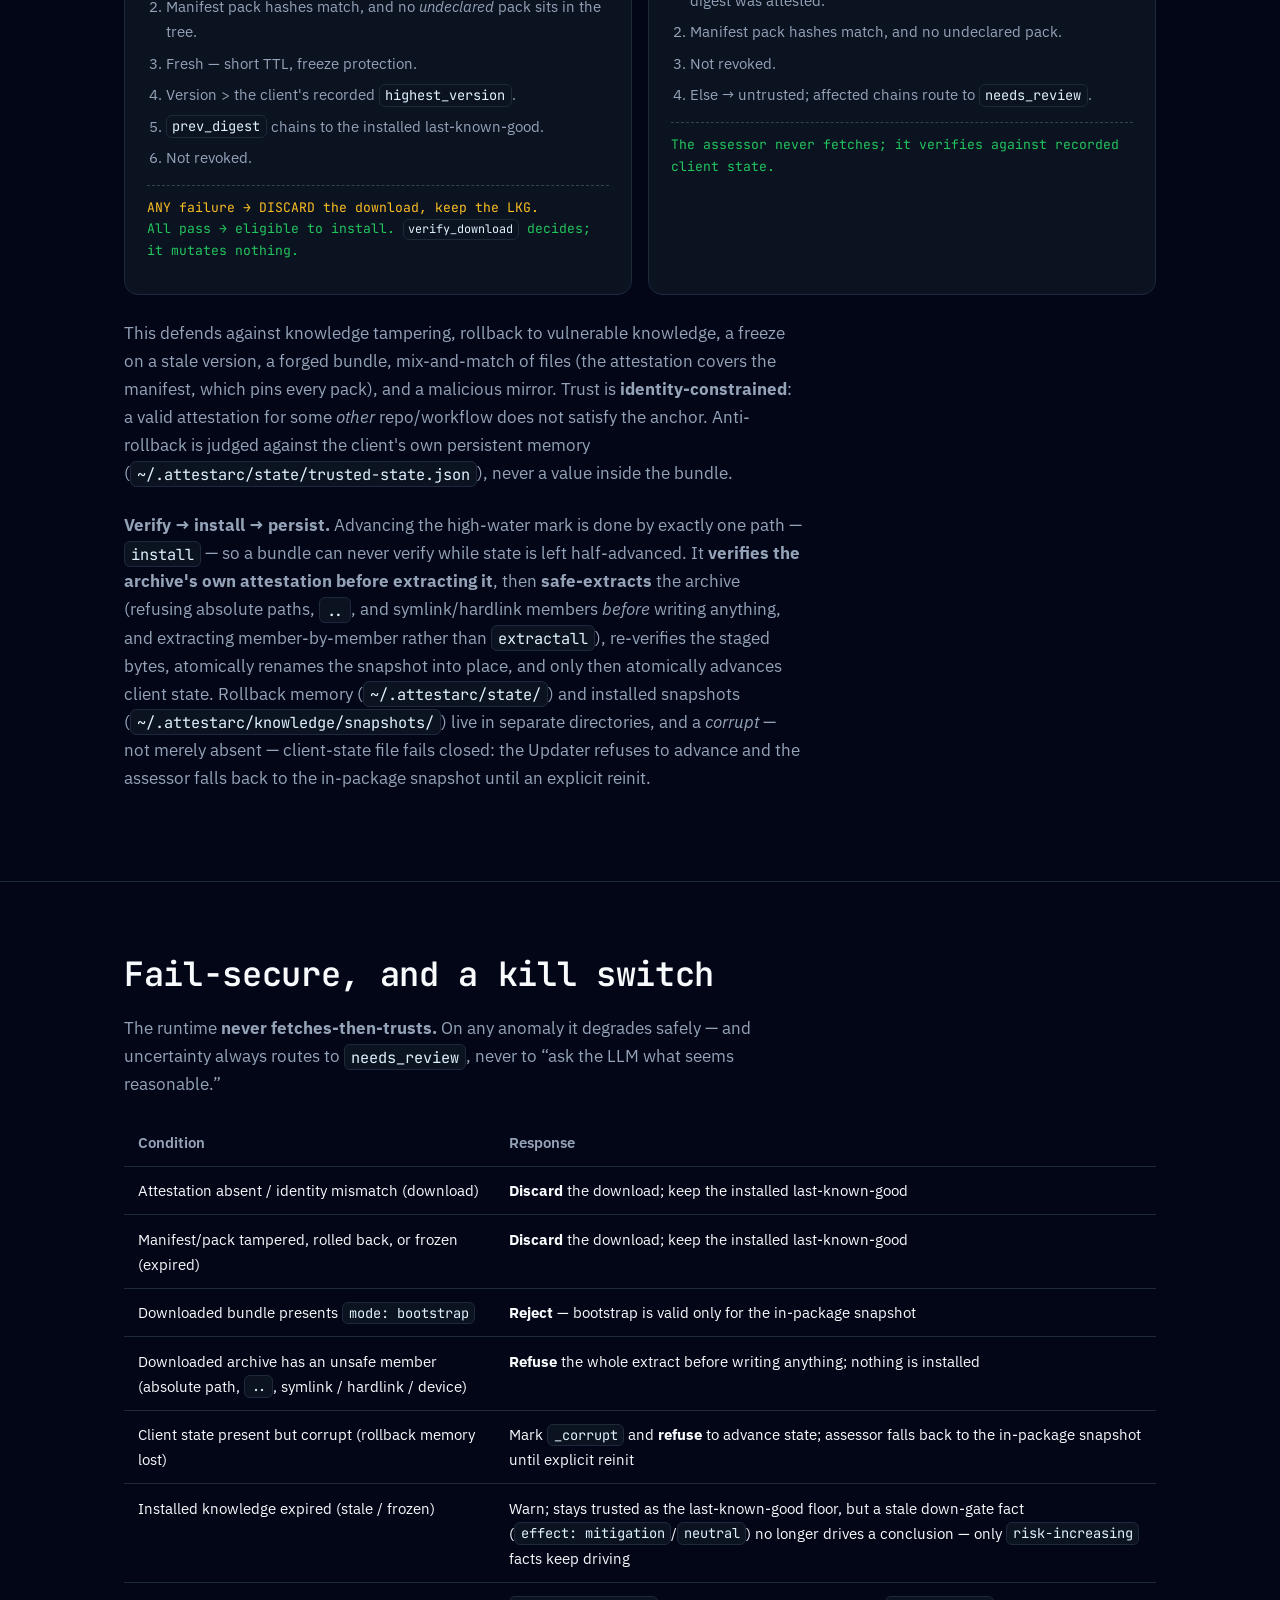
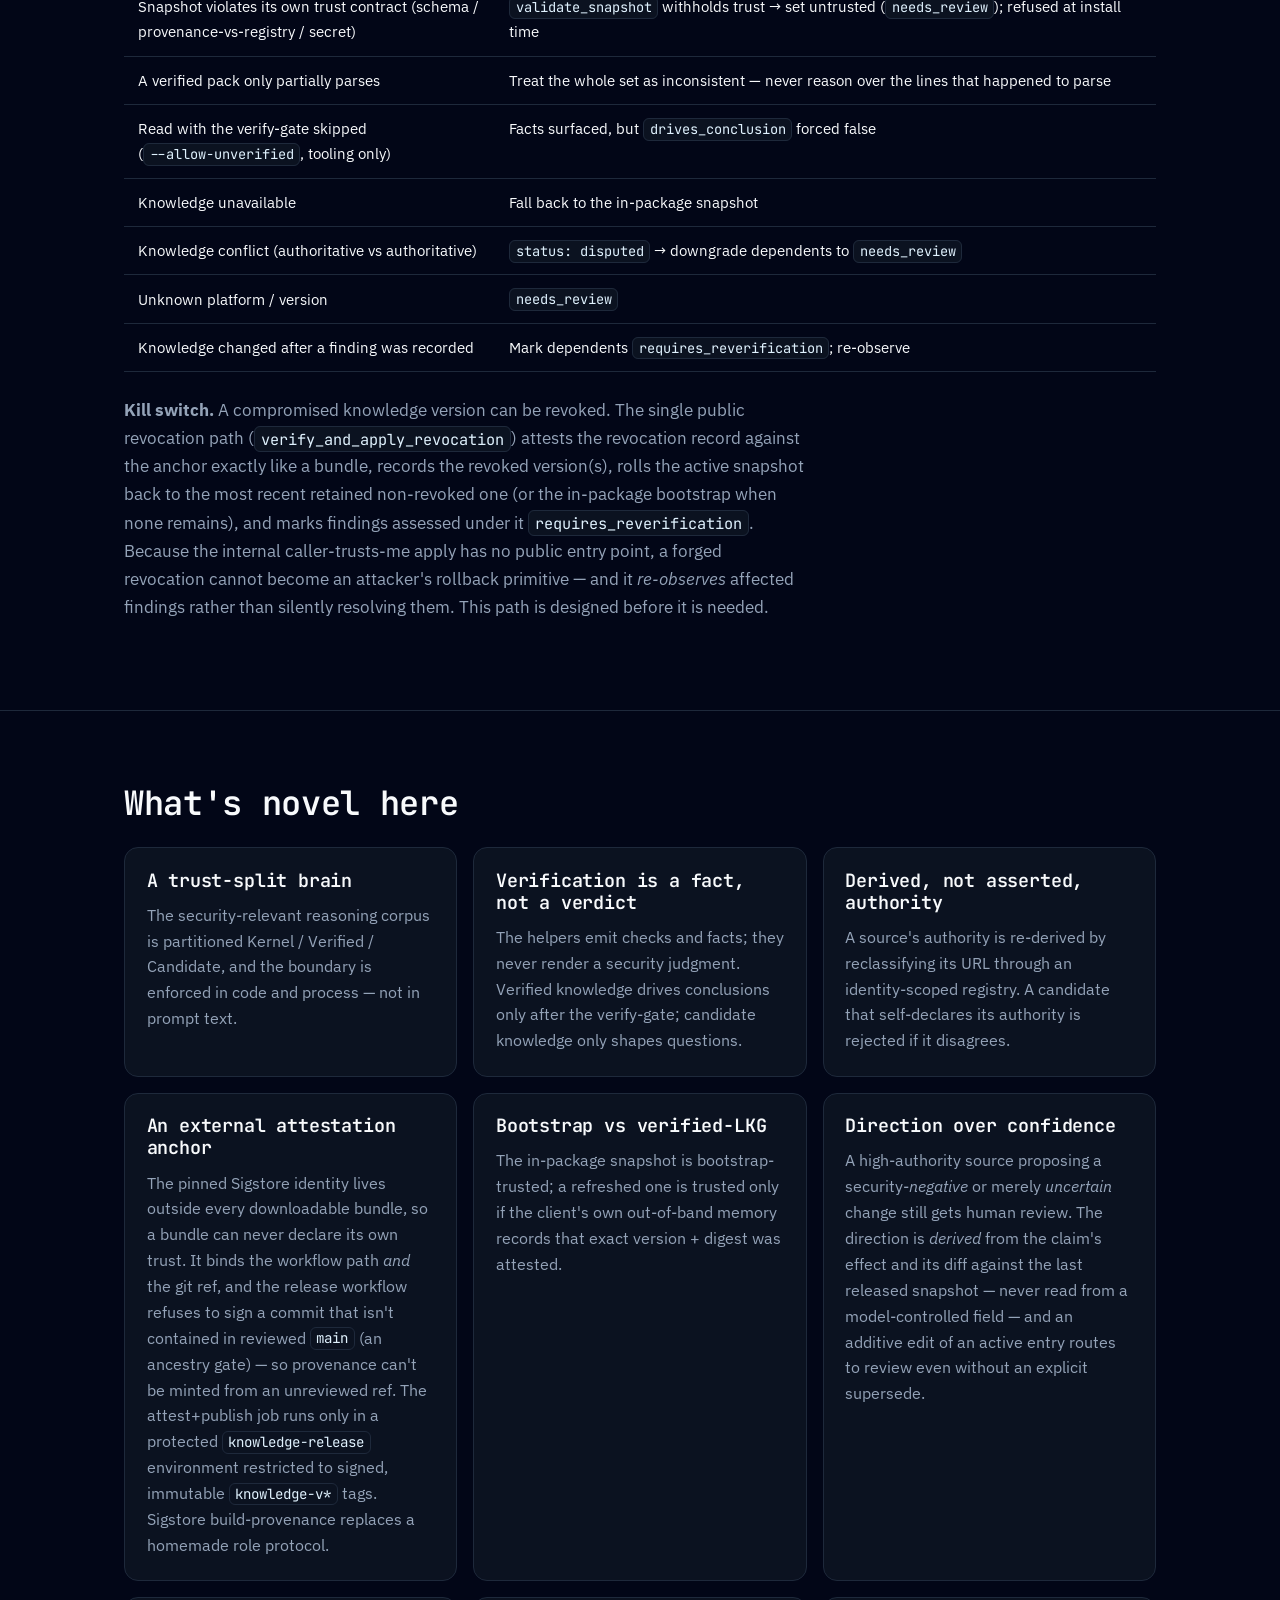
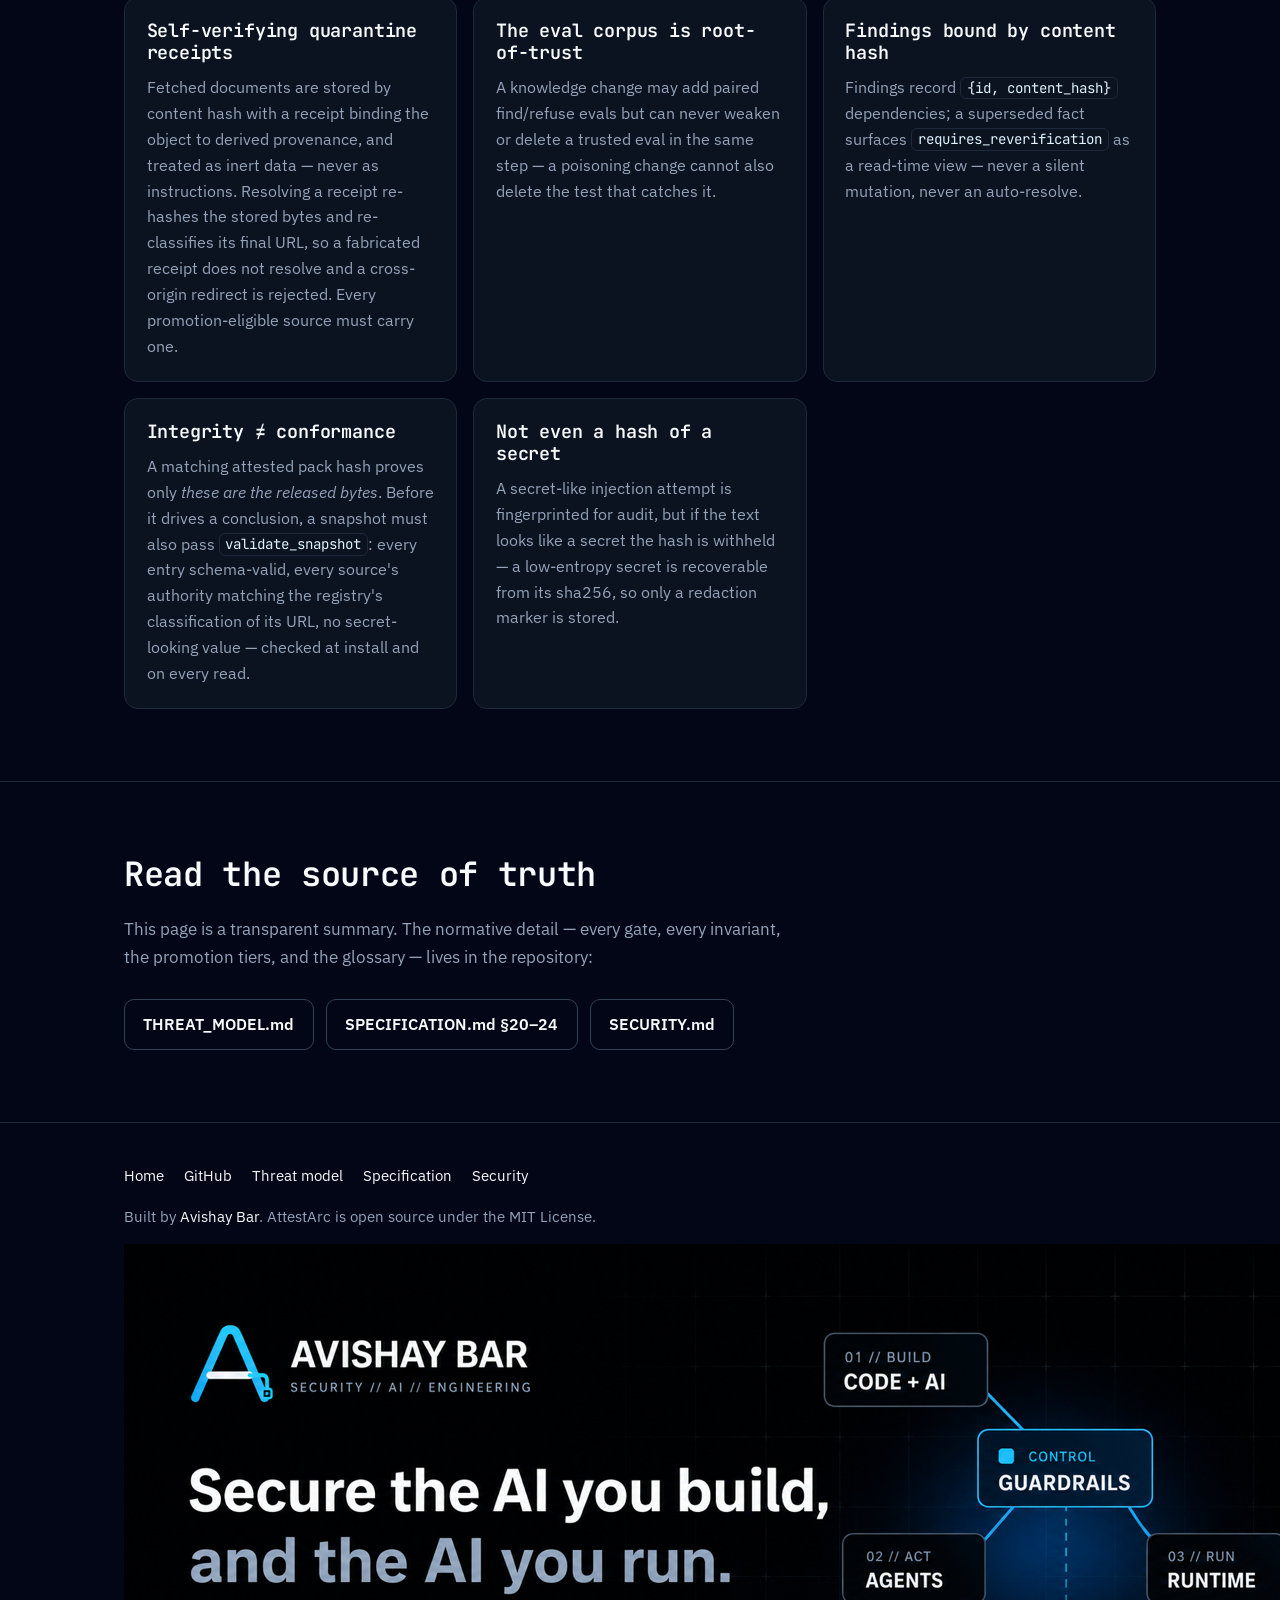
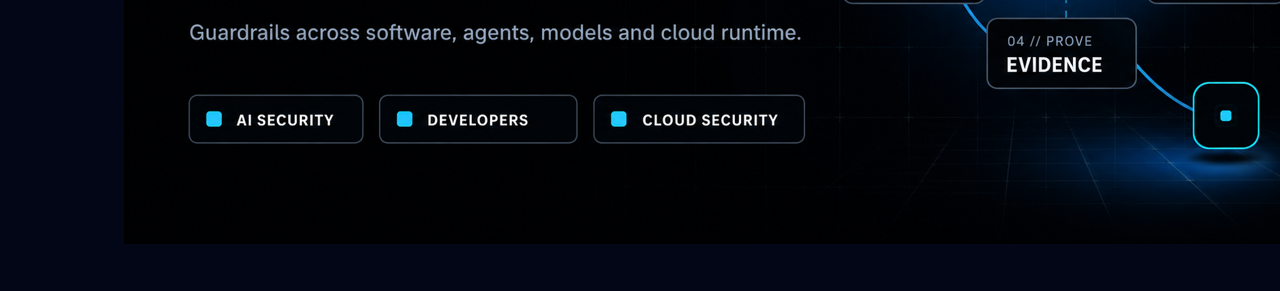
==== commit 210c1a54: "harden(release): confine attest+publish to knowledge-release env; reconcile two-party-review docs Wi" ====
--- a/docs/security.html
+++ b/docs/security.html
@@ -105,8 +105,12 @@
         <p class="muted reveal">AttestArc's reasoning corpus is partitioned by trust. The
           kernel/knowledge boundary is enforced in <strong>code</strong> (the assessor reads knowledge
           only through a verify-gate, its helpers contain no network code, the kernel is not writable
-          during an assessment) and in <strong>process</strong> (reviewed PRs; two-party review for
-          root-of-trust files).</p>
+          during an assessment) and in <strong>process</strong> (all changes land via reviewed PRs into a
+          protected <code>main</code>, gated by the eval corpus and SHA-pinned Actions; the attest+publish
+          job is confined to a protected <code>knowledge-release</code> environment restricted to signed,
+          immutable <code>knowledge-v*</code> tags; root-of-trust files
+          additionally call for two-party review — enforced where a second reviewer is available,
+          aspirational on a single-maintainer repo).</p>
 
         <div class="zone-stack reveal" role="img"
              aria-label="Three stacked trust zones: Kernel (highly trusted, never runtime-mutated) above Verified Knowledge (trusted for reasoning after verification) above Candidate Knowledge (untrusted; shapes questions only).">
@@ -116,8 +120,8 @@
             <p><code>SKILL.md</code>, <code>core/</code> (methodology, severity, evidence, agent-safety,
               promotion-policy…), the verification helpers, the schemas, and the eval corpus.</p>
             <p class="rule">Changes only through reviewed PRs, gated by the eval corpus; root-of-trust
-              files need two-party review. <strong>Never writable by the running skill during an
-              assessment.</strong></p>
+              files call for two-party review (enforced where a second reviewer exists). <strong>Never
+              writable by the running skill during an assessment.</strong></p>
           </div>
           <div class="zone">
             <span class="tag">Verified knowledge · trusted for reasoning</span>
@@ -292,7 +296,7 @@
           <article class="card reveal"><h3>A trust-split brain</h3><p>The security-relevant reasoning corpus is partitioned Kernel / Verified / Candidate, and the boundary is enforced in code and process — not in prompt text.</p></article>
           <article class="card reveal"><h3>Verification is a fact, not a verdict</h3><p>The helpers emit checks and facts; they never render a security judgment. Verified knowledge drives conclusions only after the verify-gate; candidate knowledge only shapes questions.</p></article>
           <article class="card reveal"><h3>Derived, not asserted, authority</h3><p>A source's authority is re-derived by reclassifying its URL through an identity-scoped registry. A candidate that self-declares its authority is rejected if it disagrees.</p></article>
-          <article class="card reveal"><h3>An external attestation anchor</h3><p>The pinned Sigstore identity lives outside every downloadable bundle, so a bundle can never declare its own trust. It binds the workflow path <em>and</em> the git ref, and the release workflow refuses to sign a commit that isn't contained in reviewed <code>main</code> (an ancestry gate) — so provenance can't be minted from an unreviewed ref. Sigstore build-provenance replaces a homemade role protocol.</p></article>
+          <article class="card reveal"><h3>An external attestation anchor</h3><p>The pinned Sigstore identity lives outside every downloadable bundle, so a bundle can never declare its own trust. It binds the workflow path <em>and</em> the git ref, and the release workflow refuses to sign a commit that isn't contained in reviewed <code>main</code> (an ancestry gate) — so provenance can't be minted from an unreviewed ref. The attest+publish job runs only in a protected <code>knowledge-release</code> environment restricted to signed, immutable <code>knowledge-v*</code> tags. Sigstore build-provenance replaces a homemade role protocol.</p></article>
           <article class="card reveal"><h3>Bootstrap vs verified-LKG</h3><p>The in-package snapshot is bootstrap-trusted; a refreshed one is trusted only if the client's own out-of-band memory records that exact version + digest was attested.</p></article>
           <article class="card reveal"><h3>Direction over confidence</h3><p>A high-authority source proposing a security-<em>negative</em> or merely <em>uncertain</em> change still gets human review. The direction is <em>derived</em> from the claim's effect and its diff against the last released snapshot — never read from a model-controlled field — and an additive edit of an active entry routes to review even without an explicit supersede.</p></article>
           <article class="card reveal"><h3>Self-verifying quarantine receipts</h3><p>Fetched documents are stored by content hash with a receipt binding the object to derived provenance, and treated as inert data — never as instructions. Resolving a receipt re-hashes the stored bytes and re-classifies its final URL, so a fabricated receipt does not resolve and a cross-origin redirect is rejected. Every promotion-eligible source must carry one.</p></article>
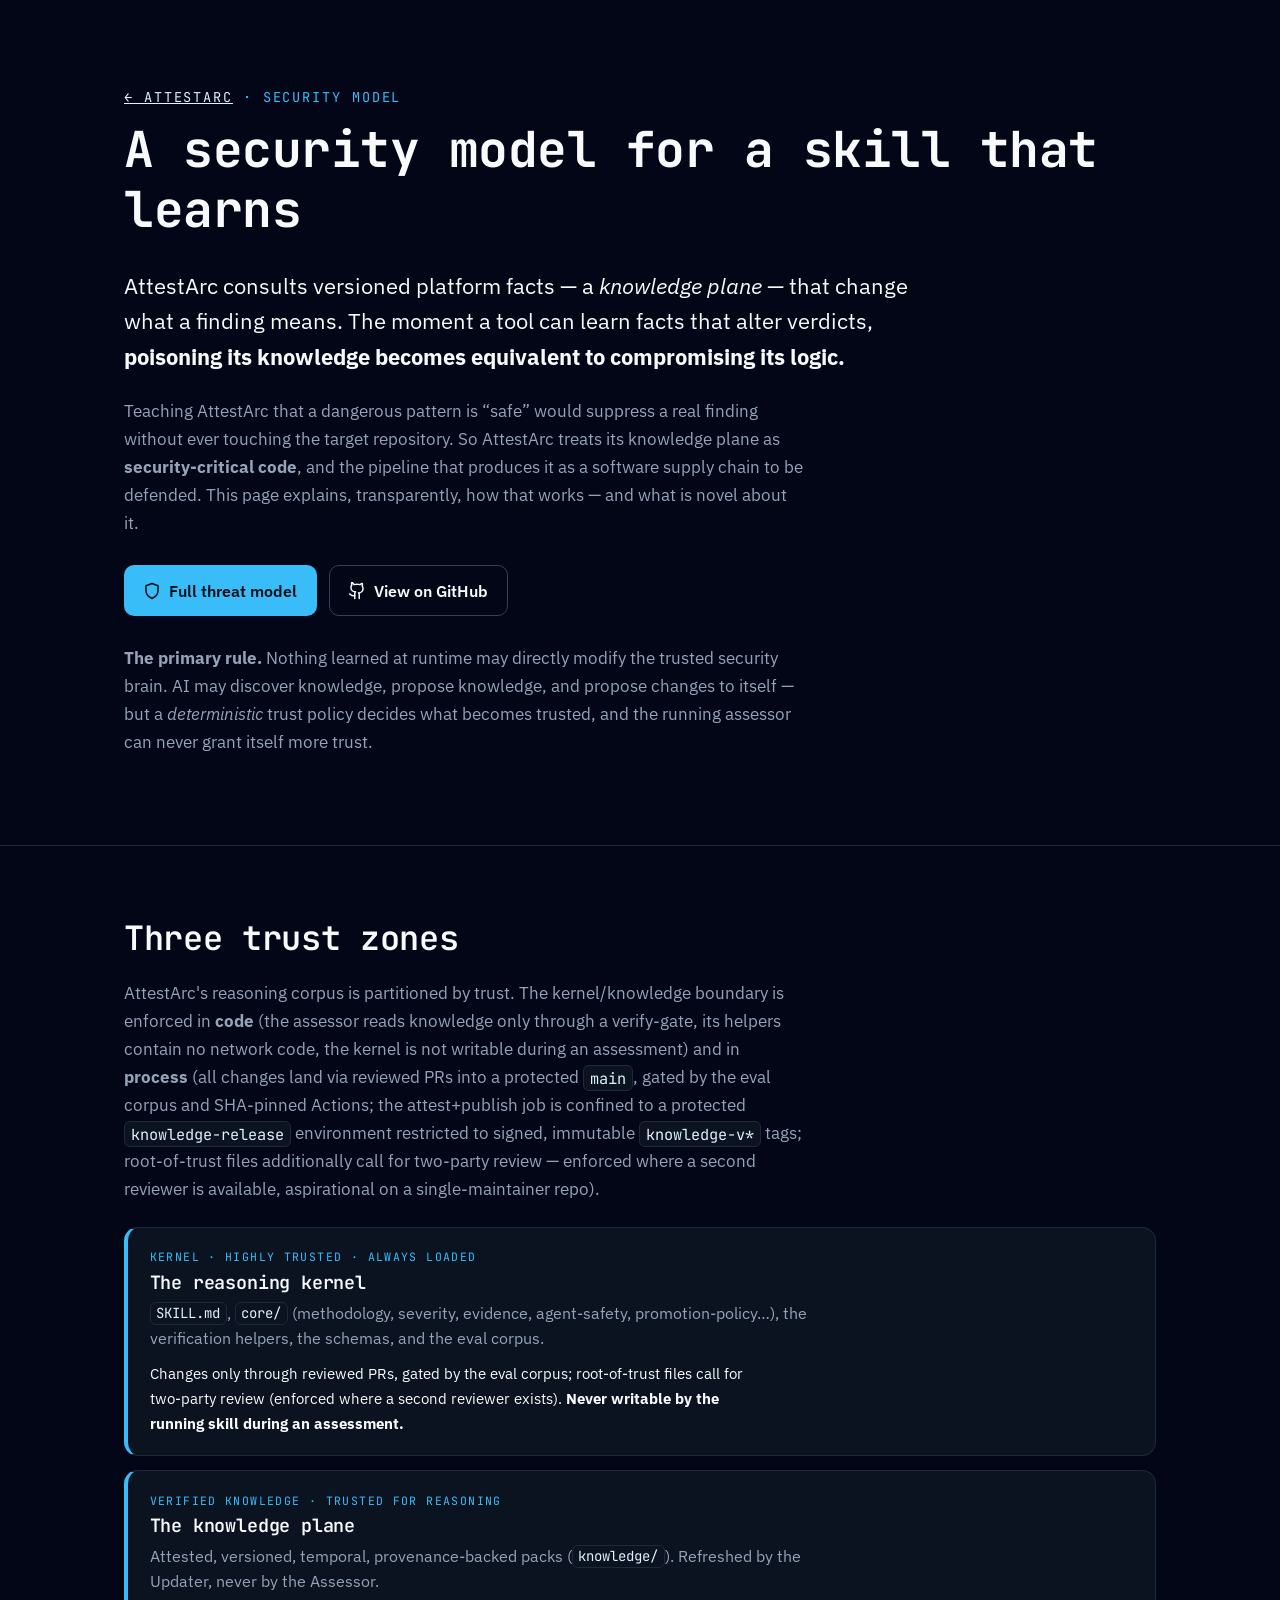
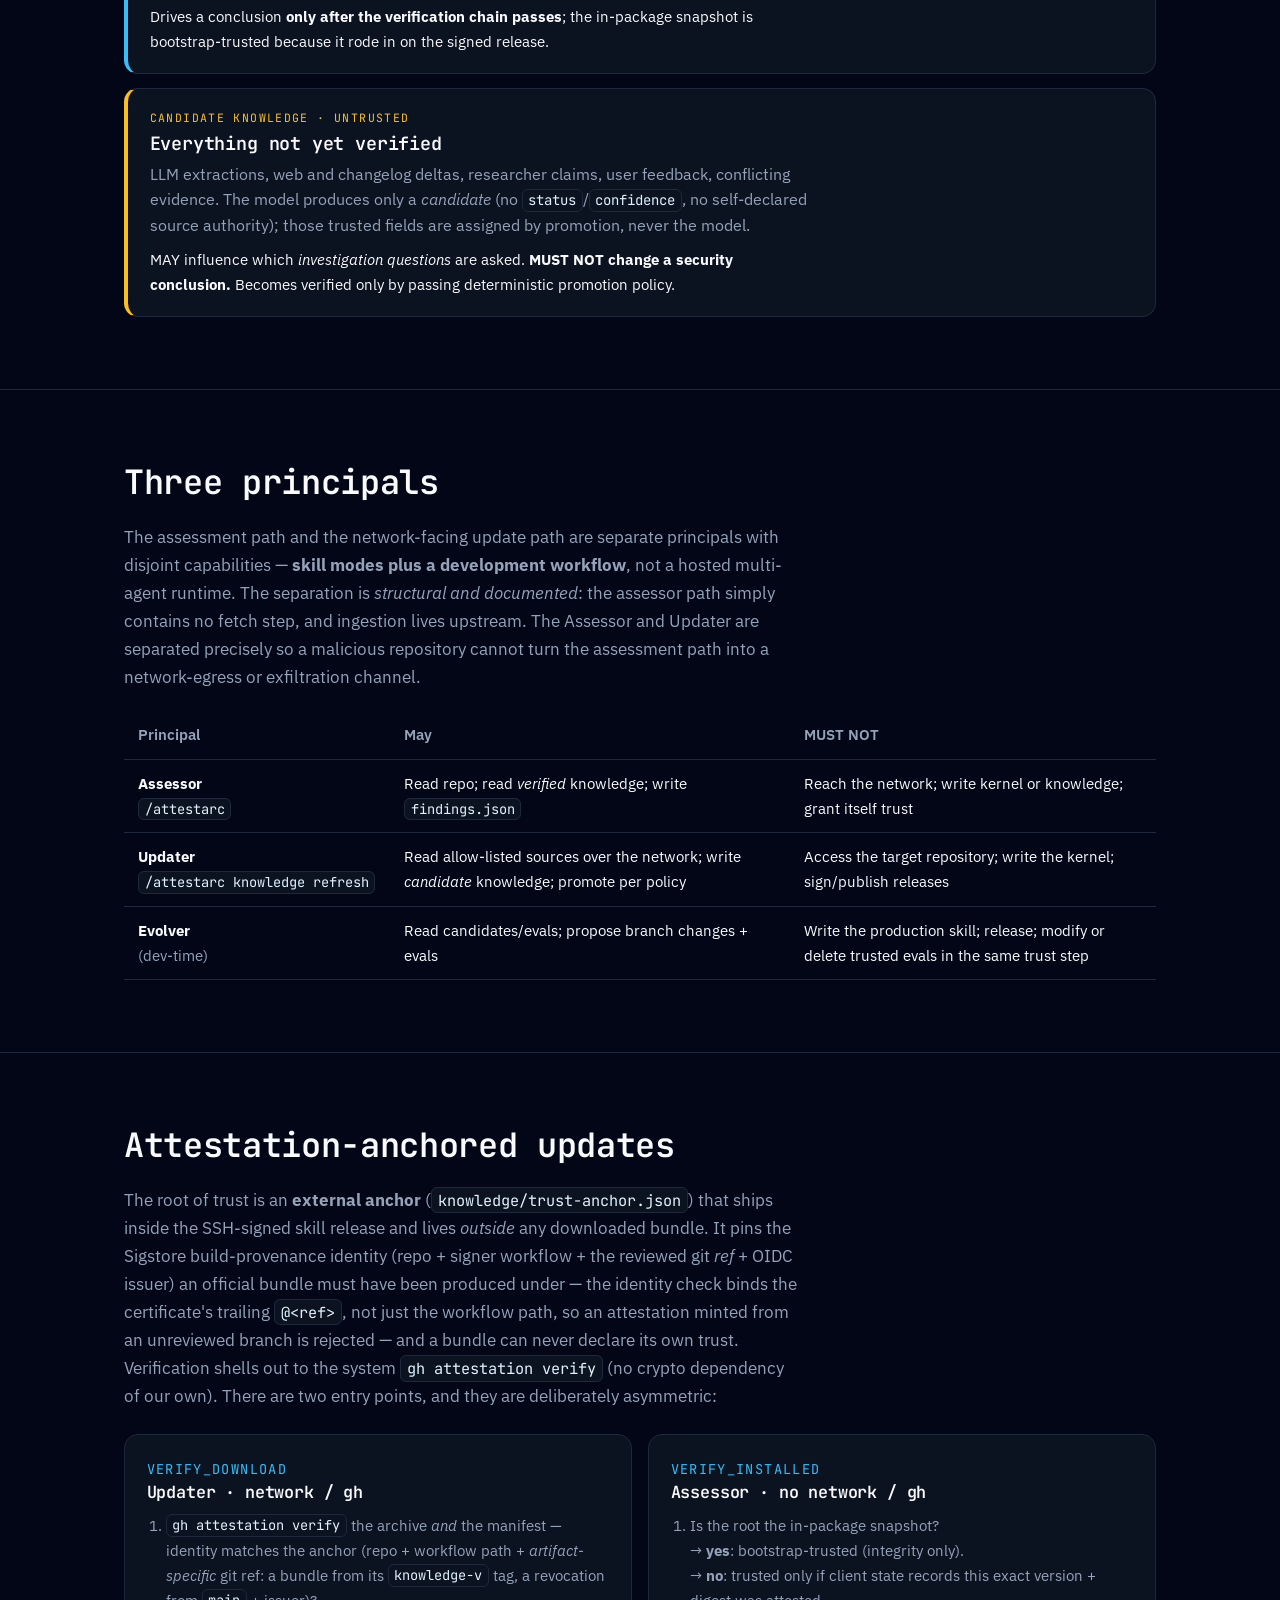
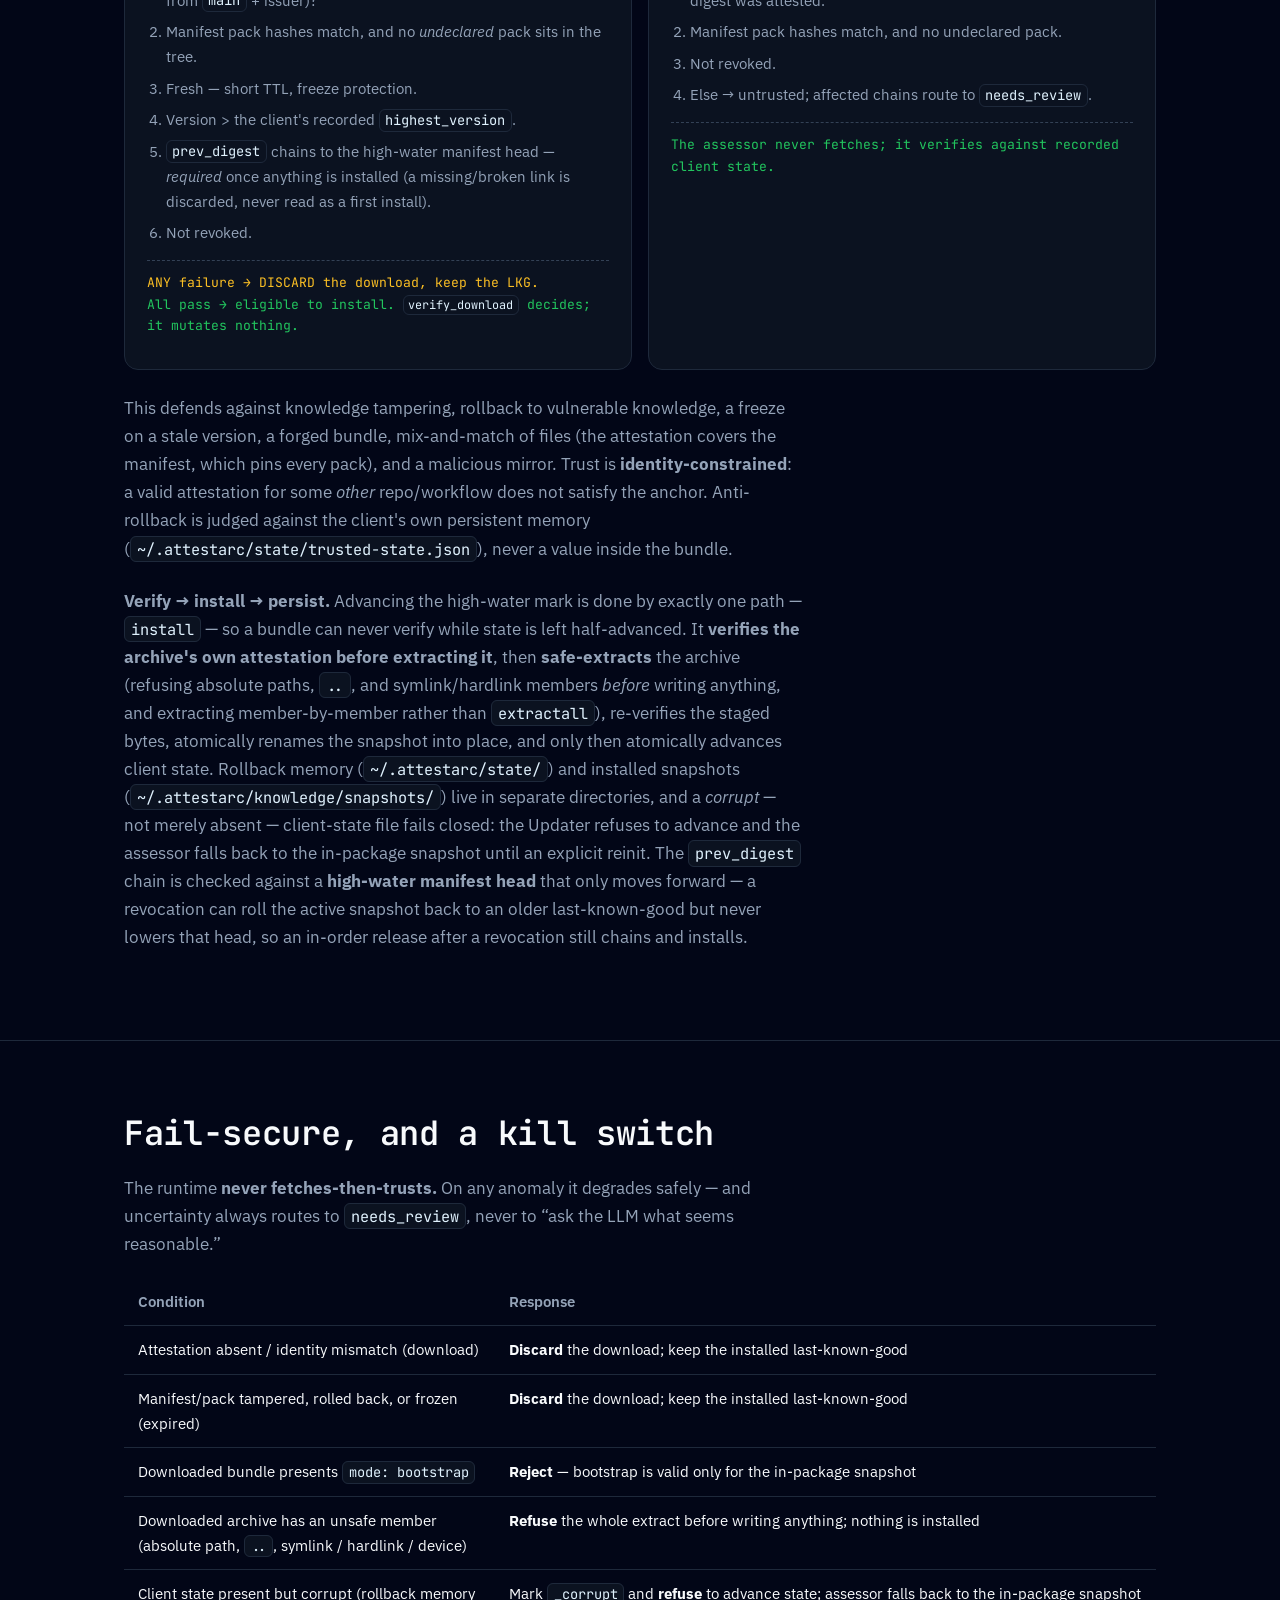
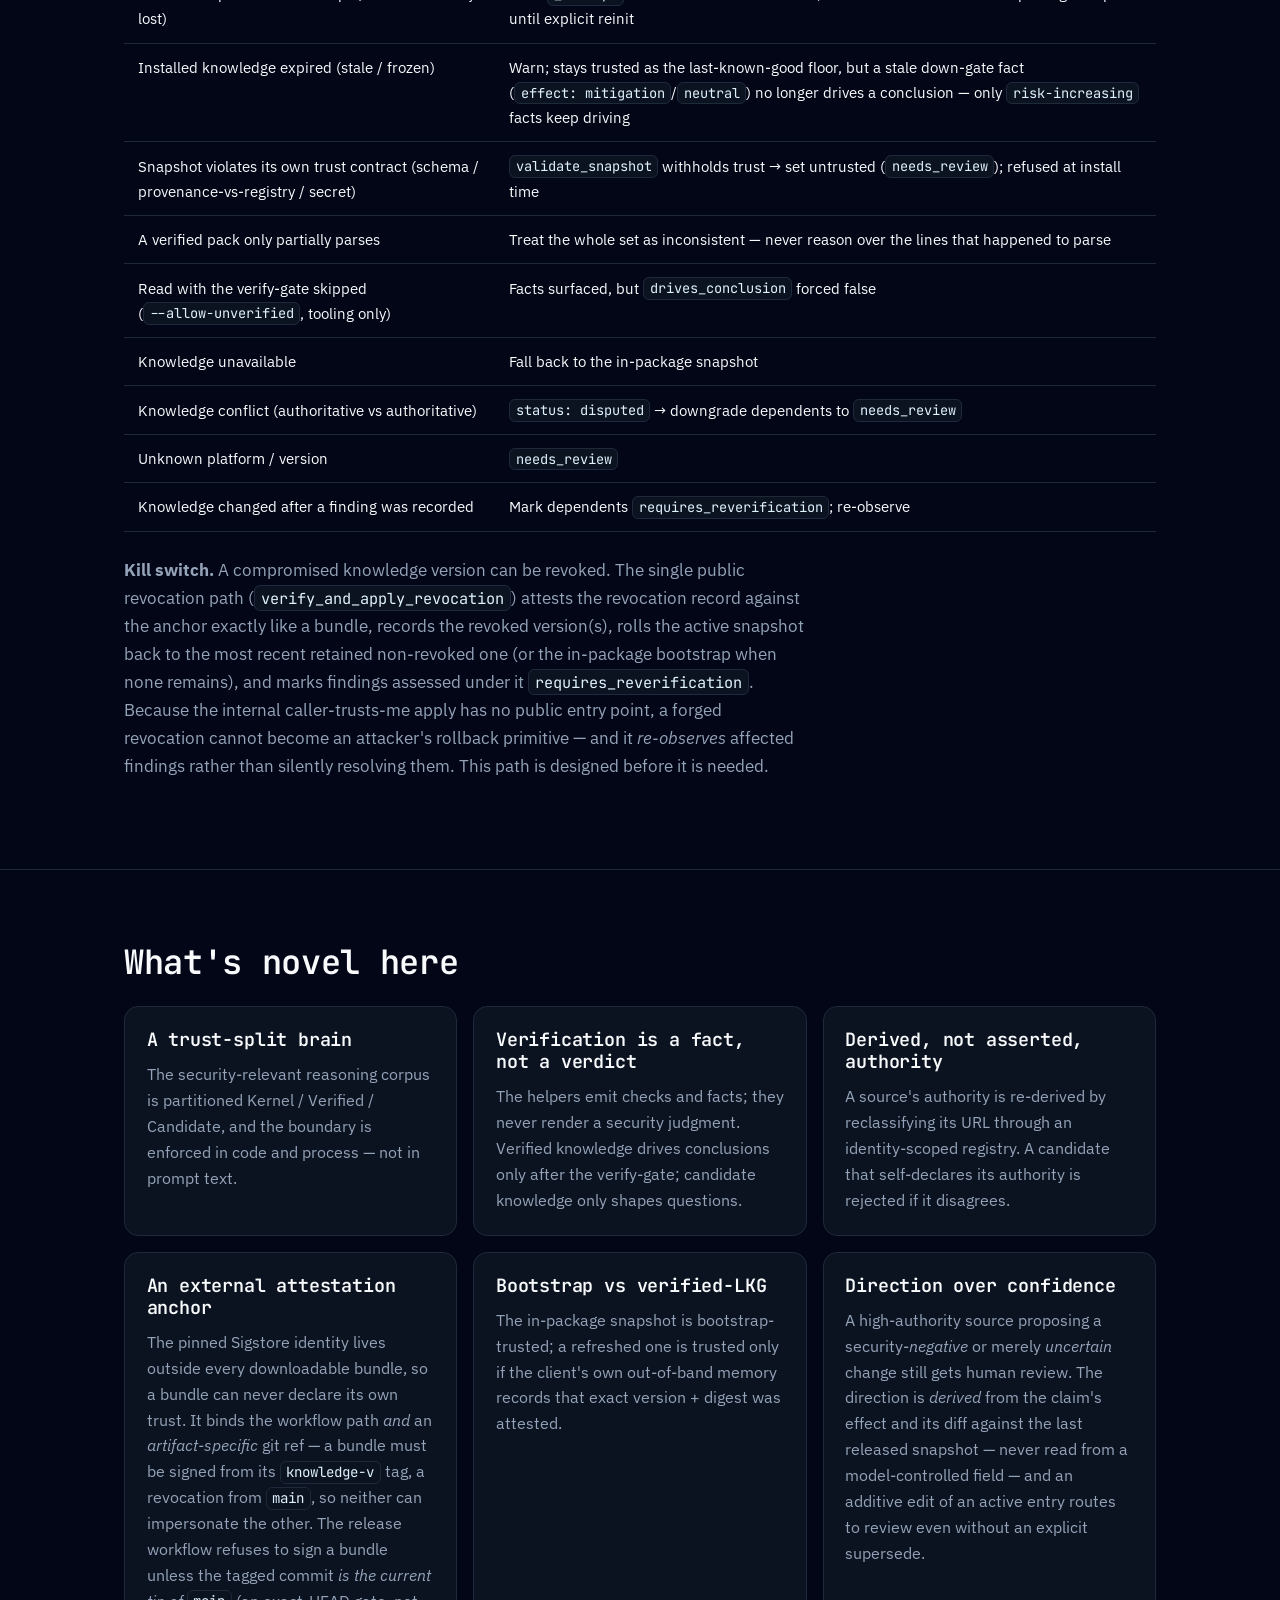
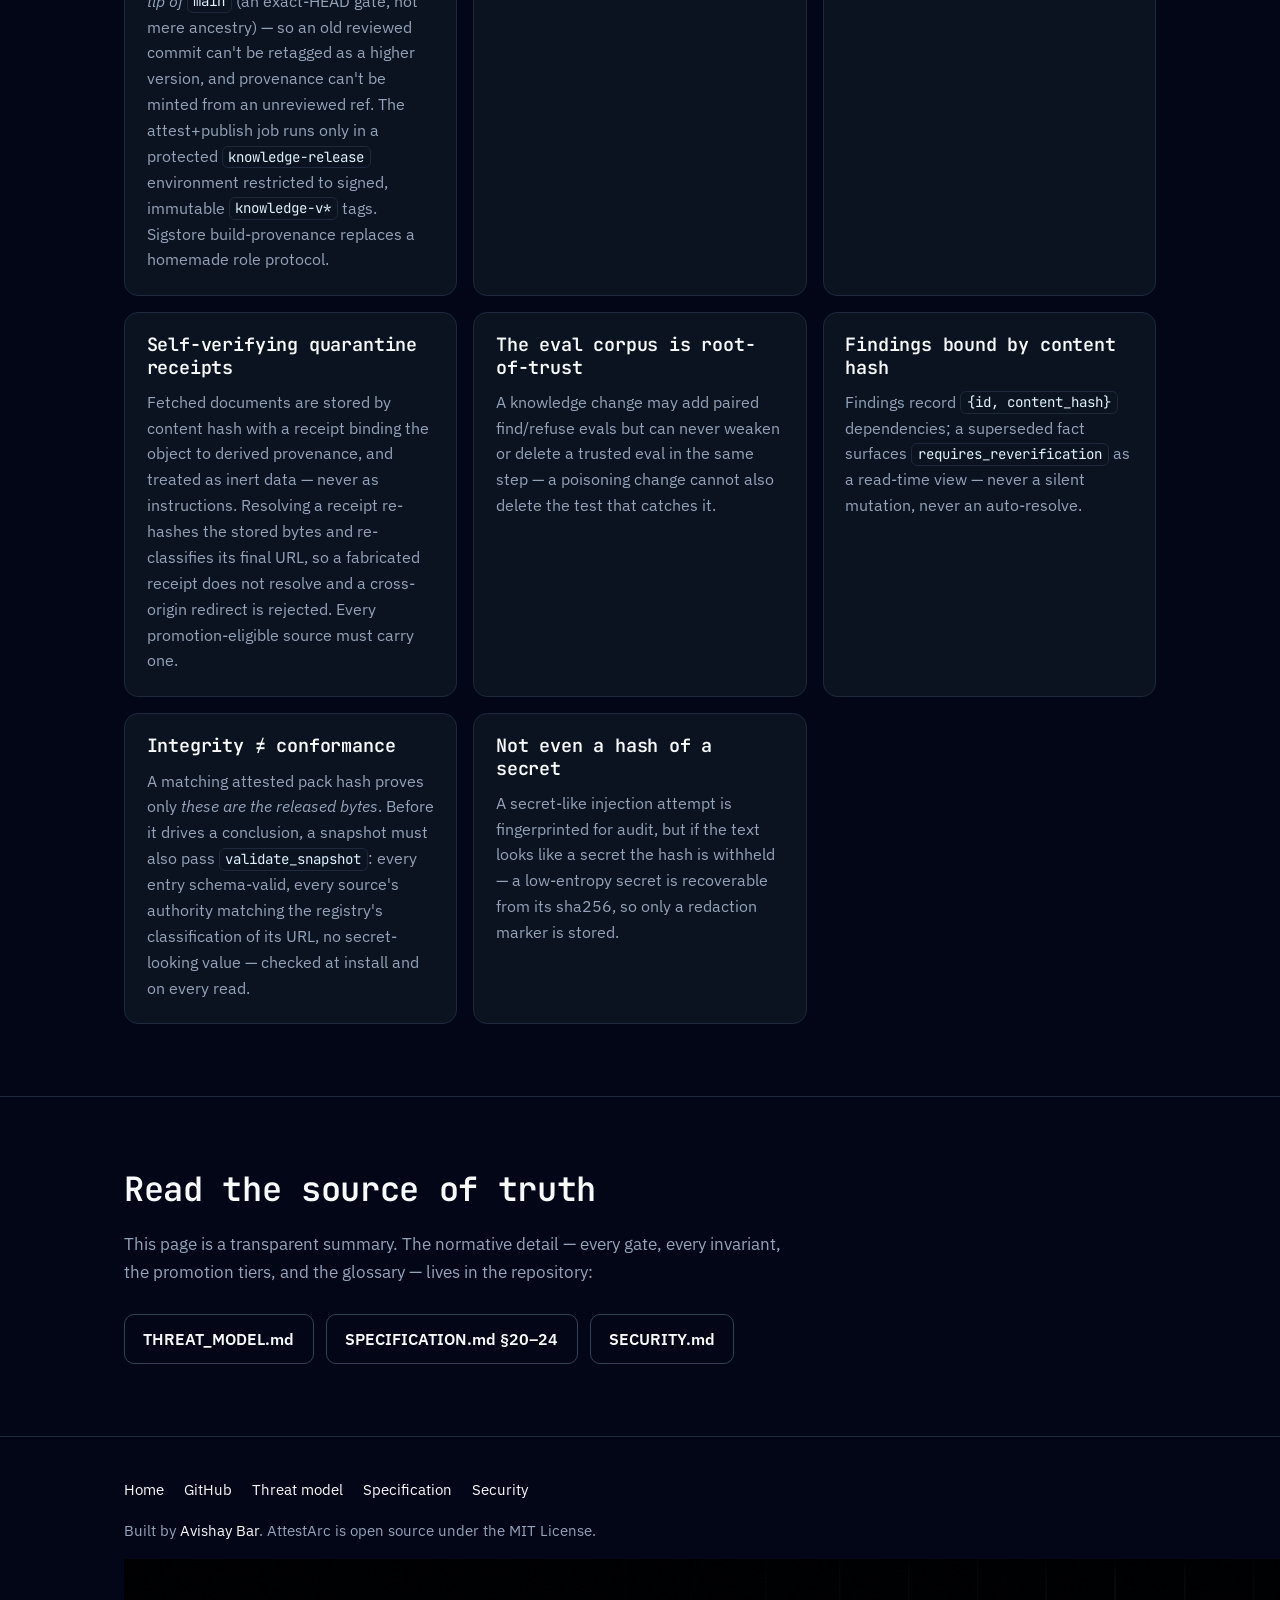
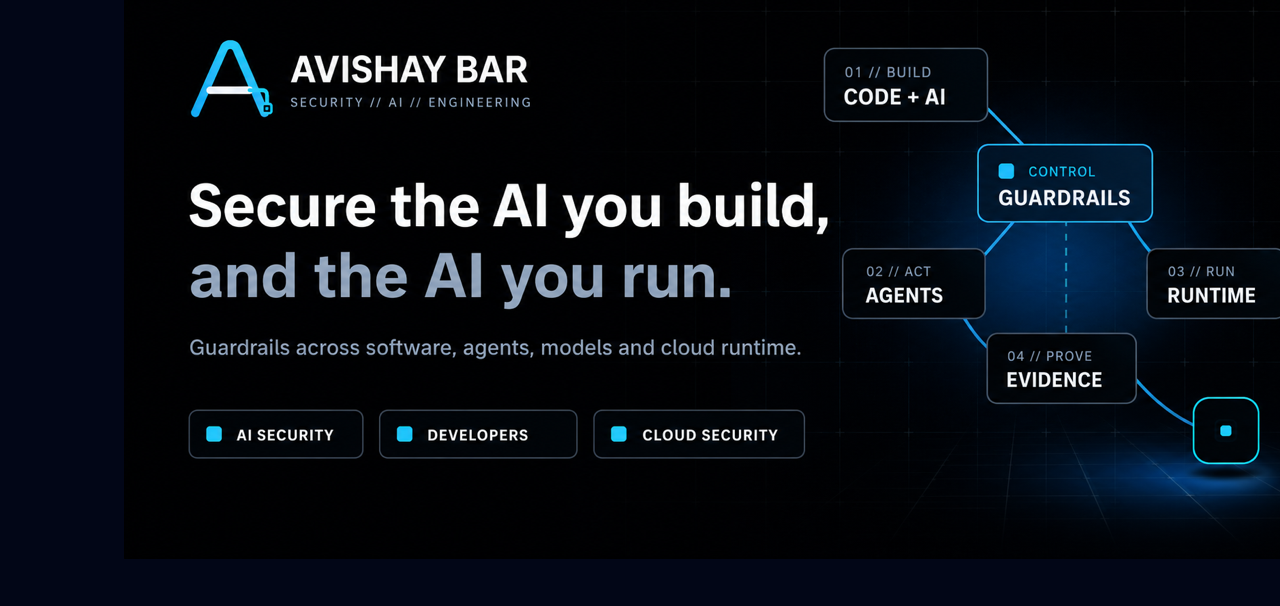
==== commit f67cb4e9: "feat(release): bind bundles to current main HEAD + chain against high-water manifest Close the two r" ====
--- a/docs/security.html
+++ b/docs/security.html
@@ -196,16 +196,16 @@
 
         <div class="flow-cols reveal"
              role="img"
-             aria-label="Two verification paths. verify_download runs in the Updater with network and gh: the archive and the manifest attestation identity must match the anchor (binding both the workflow path and the git ref), then manifest pack hashes, freshness, monotonic version versus client state, prev_digest chaining, and revocation; any failure discards the download and keeps the last-known-good. verify_installed runs in the Assessor with no network: the in-package snapshot is bootstrap-trusted for integrity, a refreshed snapshot is trusted only if persistent client state records that its exact version and digest was attested.">
+             aria-label="Two verification paths. verify_download runs in the Updater with network and gh: the archive and the manifest attestation identity must match the anchor (binding the workflow path and the artifact-specific git ref — a bundle from its knowledge-v tag, a revocation from main), then manifest pack hashes, freshness, monotonic version versus client state, prev_digest chaining to the high-water manifest head (required once anything is installed), and revocation; any failure discards the download and keeps the last-known-good. verify_installed runs in the Assessor with no network: the in-package snapshot is bootstrap-trusted for integrity, a refreshed snapshot is trusted only if persistent client state records that its exact version and digest was attested.">
           <div class="flow">
             <span class="step-label">verify_download</span>
             <h3>Updater · network / gh</h3>
             <ol>
-              <li><code>gh attestation verify</code> the archive <em>and</em> the manifest — identity matches the anchor (repo + workflow path + git ref + issuer)?</li>
+              <li><code>gh attestation verify</code> the archive <em>and</em> the manifest — identity matches the anchor (repo + workflow path + <em>artifact-specific</em> git ref: a bundle from its <code>knowledge-v</code> tag, a revocation from <code>main</code> + issuer)?</li>
               <li>Manifest pack hashes match, and no <em>undeclared</em> pack sits in the tree.</li>
               <li>Fresh — short TTL, freeze protection.</li>
               <li>Version &gt; the client's recorded <code>highest_version</code>.</li>
-              <li><code>prev_digest</code> chains to the installed last-known-good.</li>
+              <li><code>prev_digest</code> chains to the high-water manifest head — <em>required</em> once anything is installed (a missing/broken link is discarded, never read as a first install).</li>
               <li>Not revoked.</li>
             </ol>
             <p class="verdict"><span class="discard">ANY failure → DISCARD the download, keep the LKG.</span><br>
@@ -245,7 +245,10 @@
           state. Rollback memory (<code>~/.attestarc/state/</code>) and installed snapshots
           (<code>~/.attestarc/knowledge/snapshots/</code>) live in separate directories, and a
           <em>corrupt</em> — not merely absent — client-state file fails closed: the Updater refuses to
-          advance and the assessor falls back to the in-package snapshot until an explicit reinit.</p>
+          advance and the assessor falls back to the in-package snapshot until an explicit reinit. The
+          <code>prev_digest</code> chain is checked against a <strong>high-water manifest head</strong> that
+          only moves forward — a revocation can roll the active snapshot back to an older last-known-good but
+          never lowers that head, so an in-order release after a revocation still chains and installs.</p>
       </div>
     </section>
 
@@ -296,7 +299,7 @@
           <article class="card reveal"><h3>A trust-split brain</h3><p>The security-relevant reasoning corpus is partitioned Kernel / Verified / Candidate, and the boundary is enforced in code and process — not in prompt text.</p></article>
           <article class="card reveal"><h3>Verification is a fact, not a verdict</h3><p>The helpers emit checks and facts; they never render a security judgment. Verified knowledge drives conclusions only after the verify-gate; candidate knowledge only shapes questions.</p></article>
           <article class="card reveal"><h3>Derived, not asserted, authority</h3><p>A source's authority is re-derived by reclassifying its URL through an identity-scoped registry. A candidate that self-declares its authority is rejected if it disagrees.</p></article>
-          <article class="card reveal"><h3>An external attestation anchor</h3><p>The pinned Sigstore identity lives outside every downloadable bundle, so a bundle can never declare its own trust. It binds the workflow path <em>and</em> the git ref, and the release workflow refuses to sign a commit that isn't contained in reviewed <code>main</code> (an ancestry gate) — so provenance can't be minted from an unreviewed ref. The attest+publish job runs only in a protected <code>knowledge-release</code> environment restricted to signed, immutable <code>knowledge-v*</code> tags. Sigstore build-provenance replaces a homemade role protocol.</p></article>
+          <article class="card reveal"><h3>An external attestation anchor</h3><p>The pinned Sigstore identity lives outside every downloadable bundle, so a bundle can never declare its own trust. It binds the workflow path <em>and</em> an <em>artifact-specific</em> git ref — a bundle must be signed from its <code>knowledge-v</code> tag, a revocation from <code>main</code>, so neither can impersonate the other. The release workflow refuses to sign a bundle unless the tagged commit <em>is the current tip of</em> <code>main</code> (an exact-HEAD gate, not mere ancestry) — so an old reviewed commit can't be retagged as a higher version, and provenance can't be minted from an unreviewed ref. The attest+publish job runs only in a protected <code>knowledge-release</code> environment restricted to signed, immutable <code>knowledge-v*</code> tags. Sigstore build-provenance replaces a homemade role protocol.</p></article>
           <article class="card reveal"><h3>Bootstrap vs verified-LKG</h3><p>The in-package snapshot is bootstrap-trusted; a refreshed one is trusted only if the client's own out-of-band memory records that exact version + digest was attested.</p></article>
           <article class="card reveal"><h3>Direction over confidence</h3><p>A high-authority source proposing a security-<em>negative</em> or merely <em>uncertain</em> change still gets human review. The direction is <em>derived</em> from the claim's effect and its diff against the last released snapshot — never read from a model-controlled field — and an additive edit of an active entry routes to review even without an explicit supersede.</p></article>
           <article class="card reveal"><h3>Self-verifying quarantine receipts</h3><p>Fetched documents are stored by content hash with a receipt binding the object to derived provenance, and treated as inert data — never as instructions. Resolving a receipt re-hashes the stored bytes and re-classifies its final URL, so a fabricated receipt does not resolve and a cross-origin redirect is rejected. Every promotion-eligible source must carry one.</p></article>
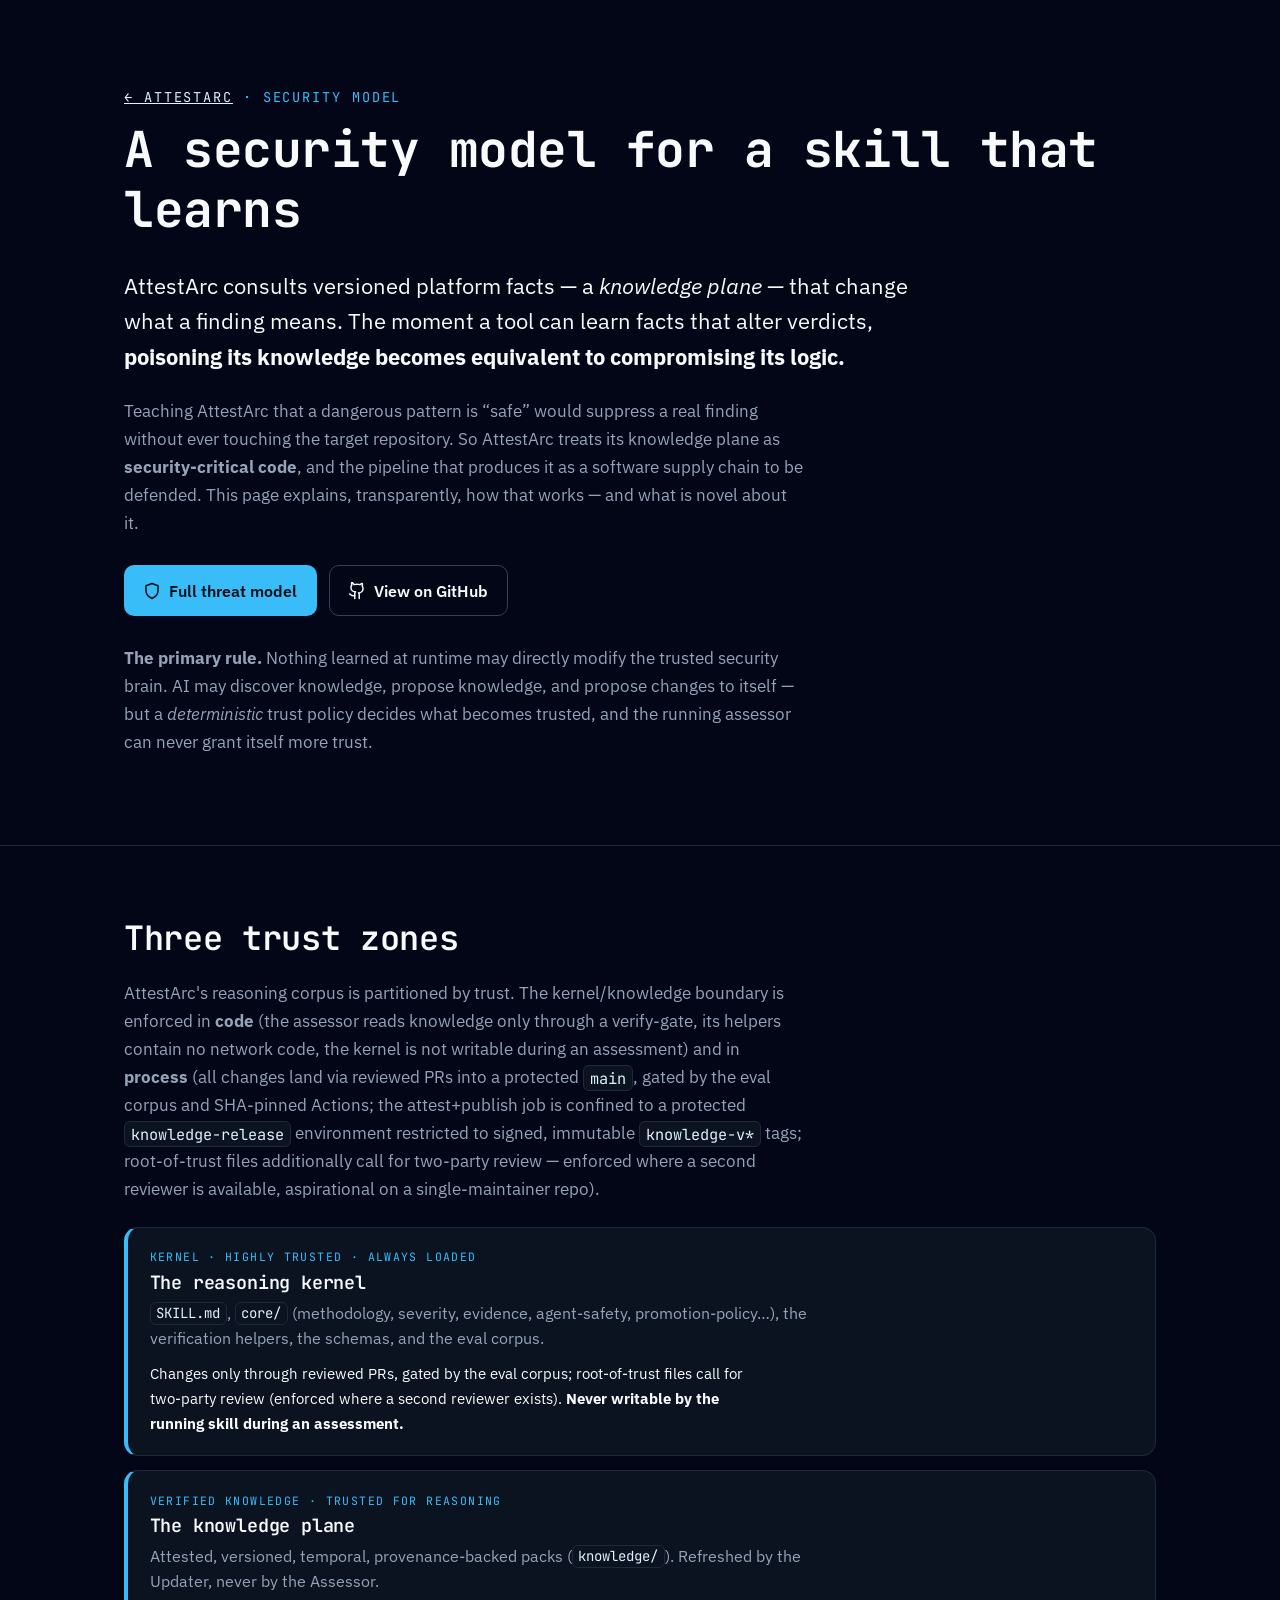
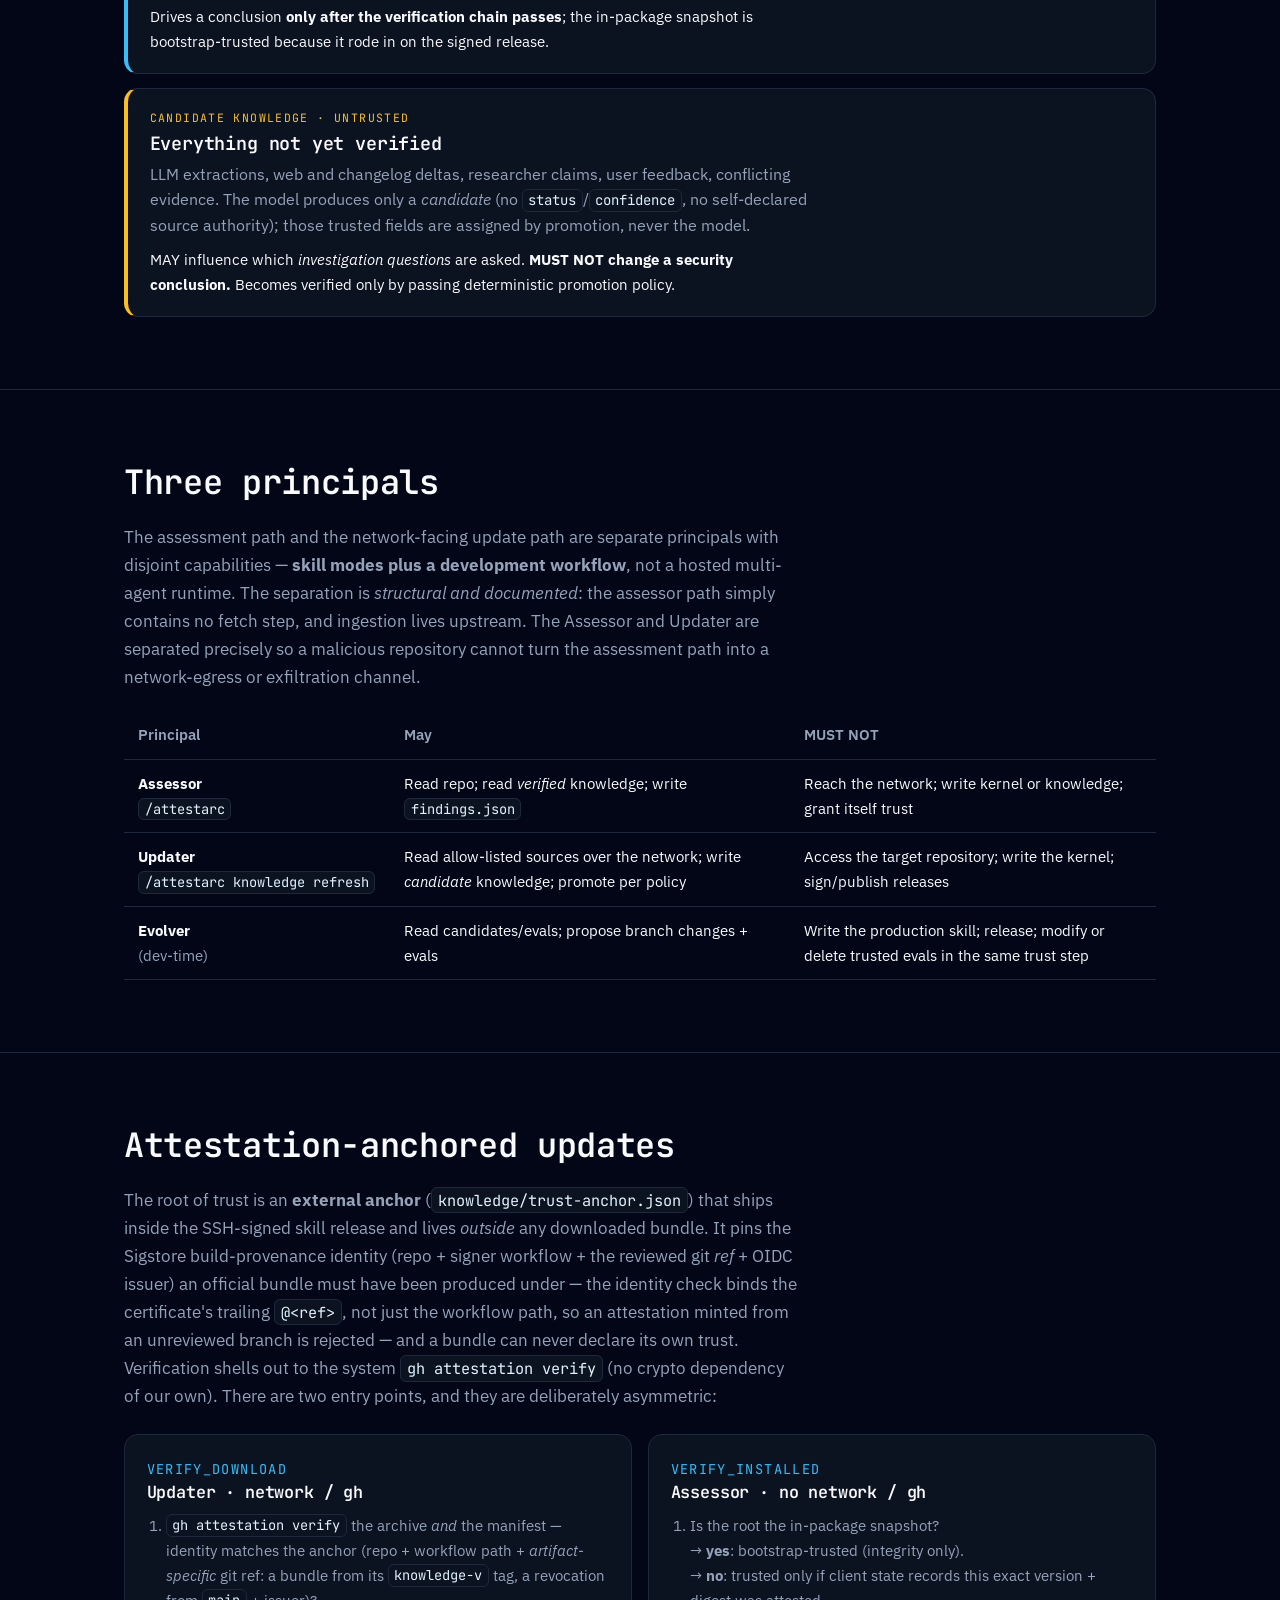
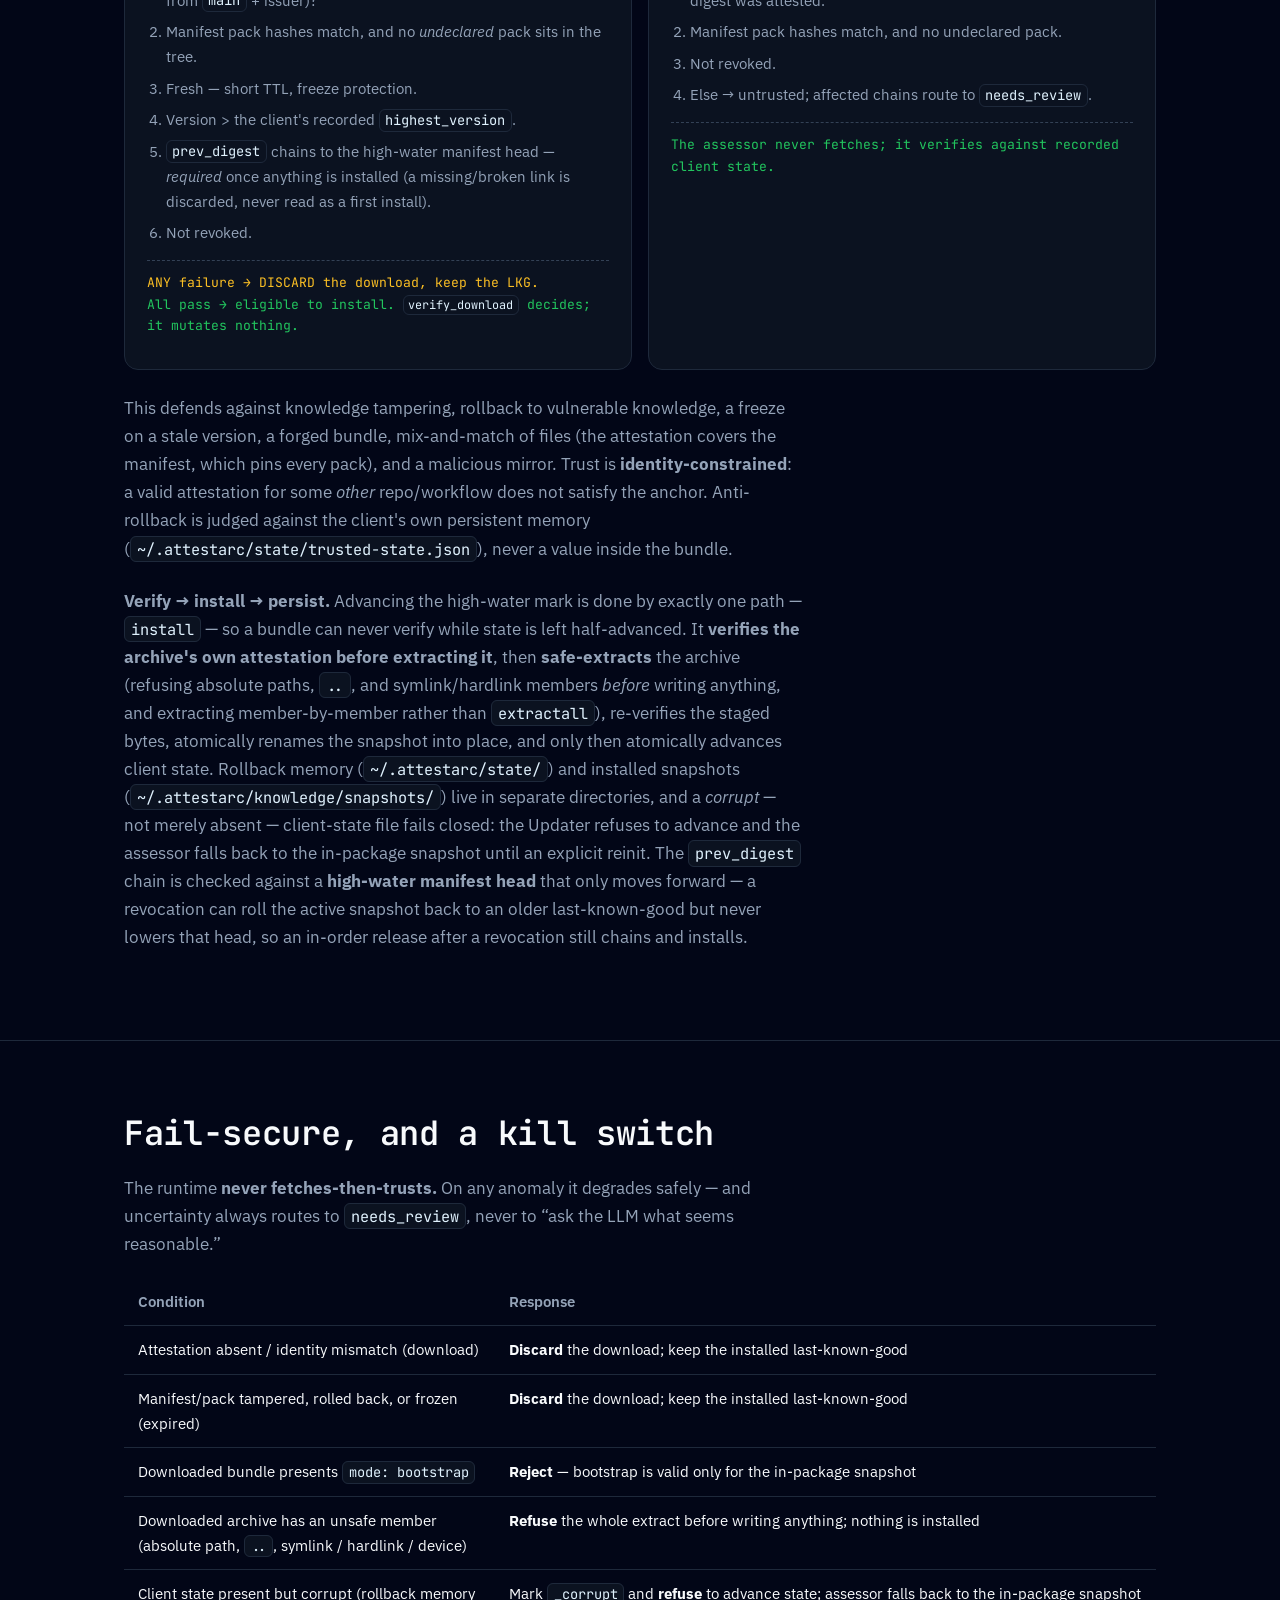
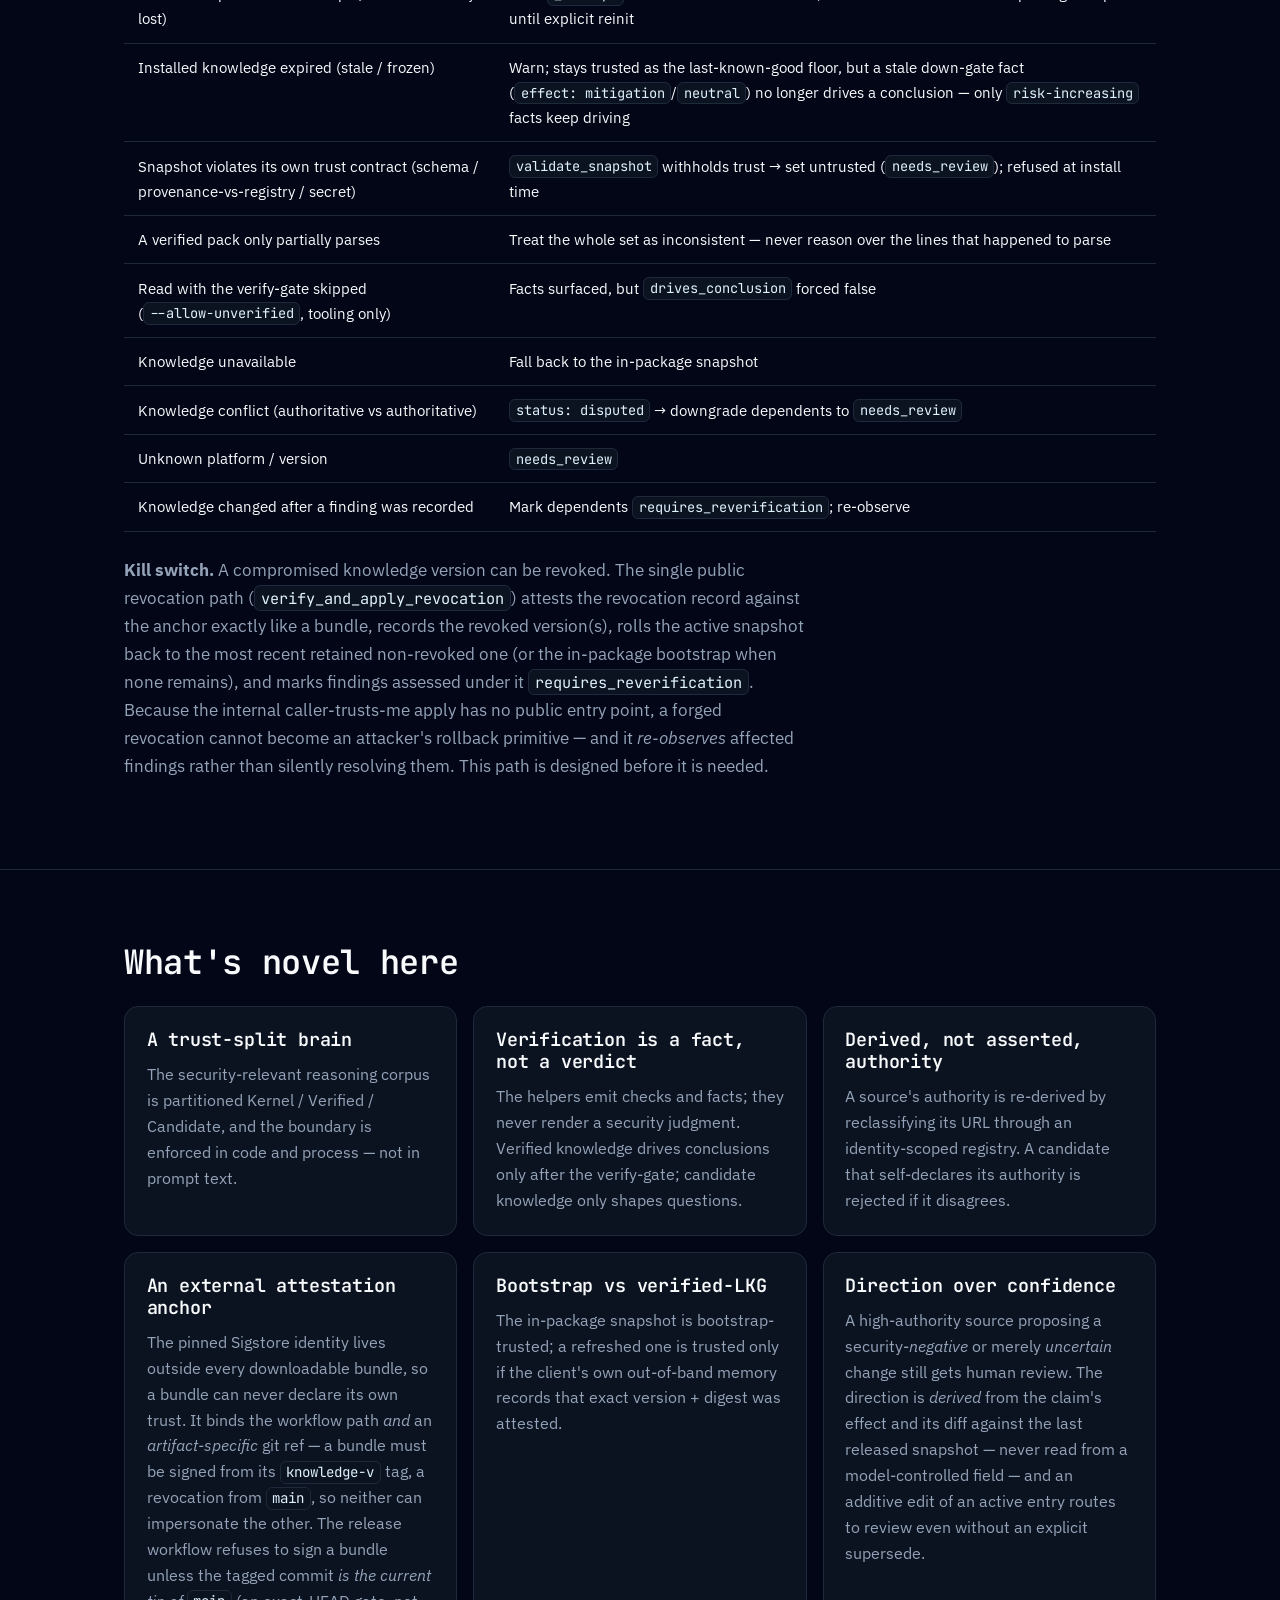
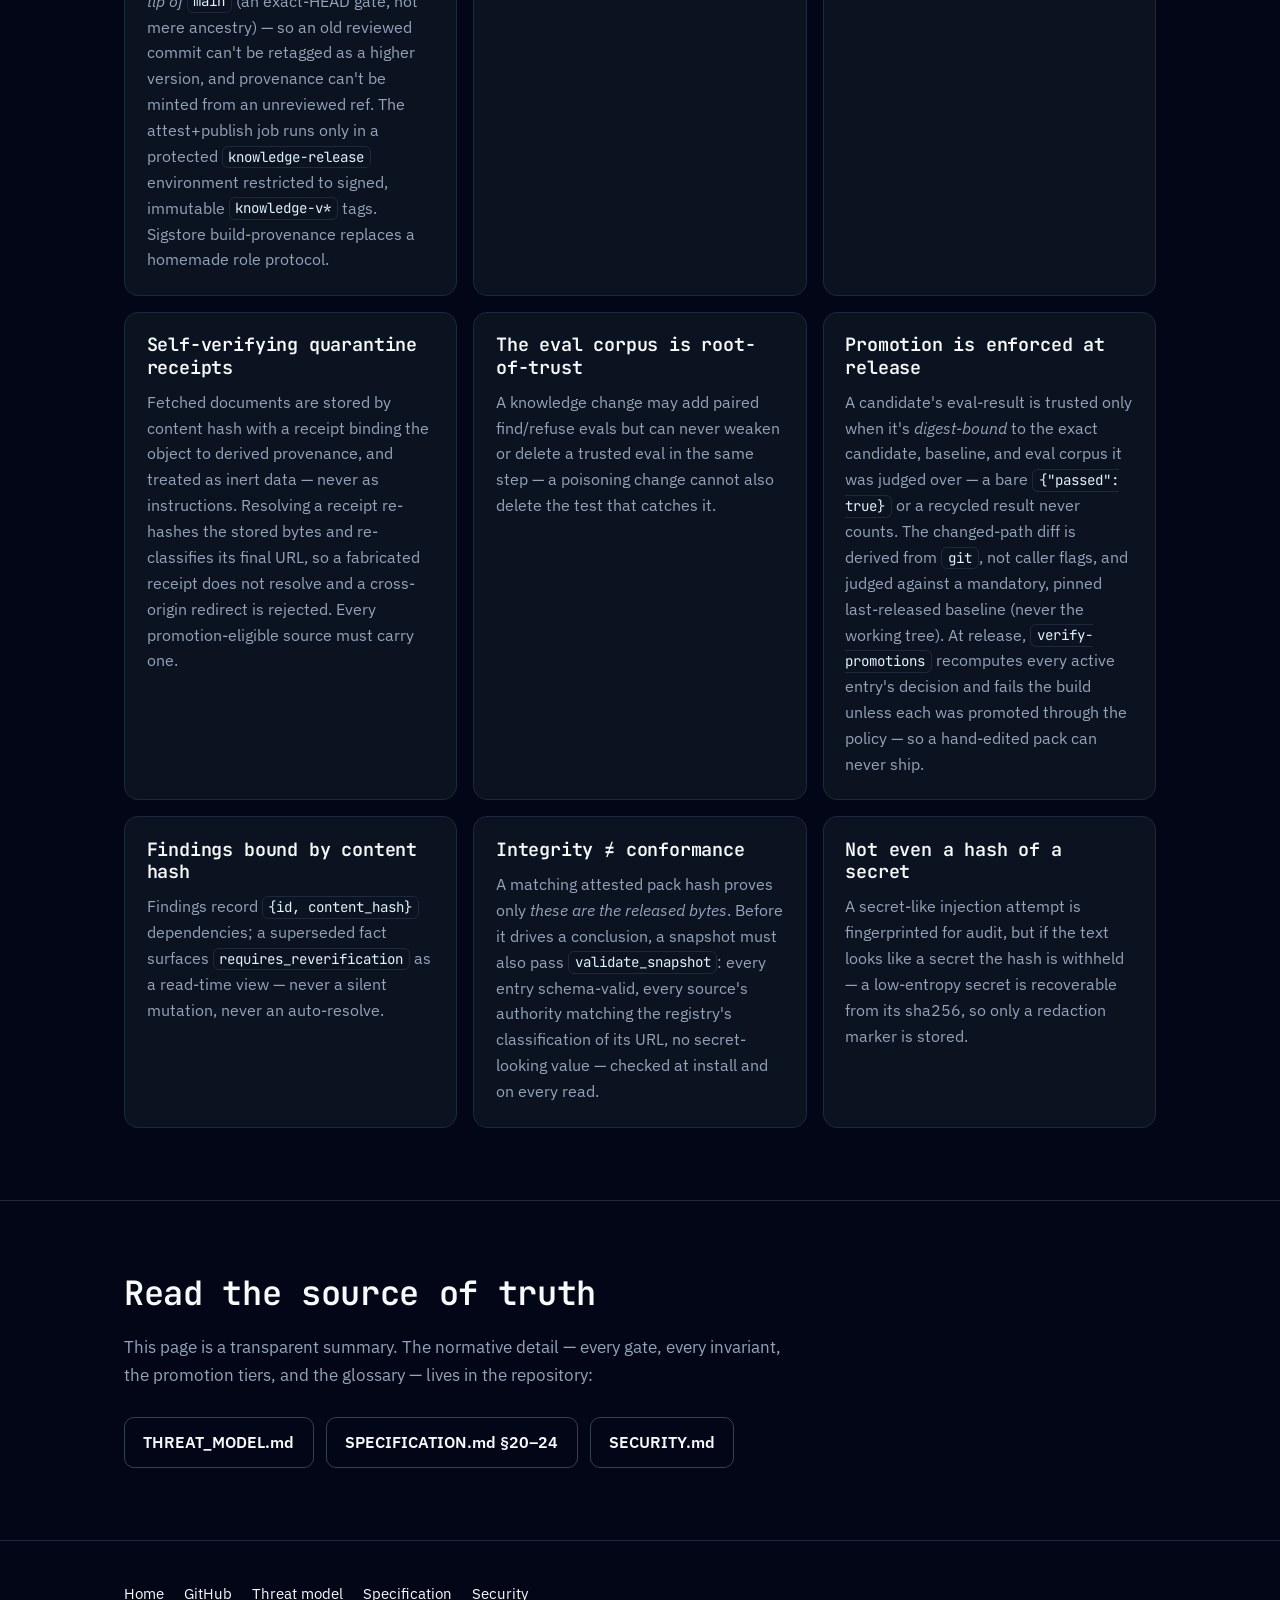
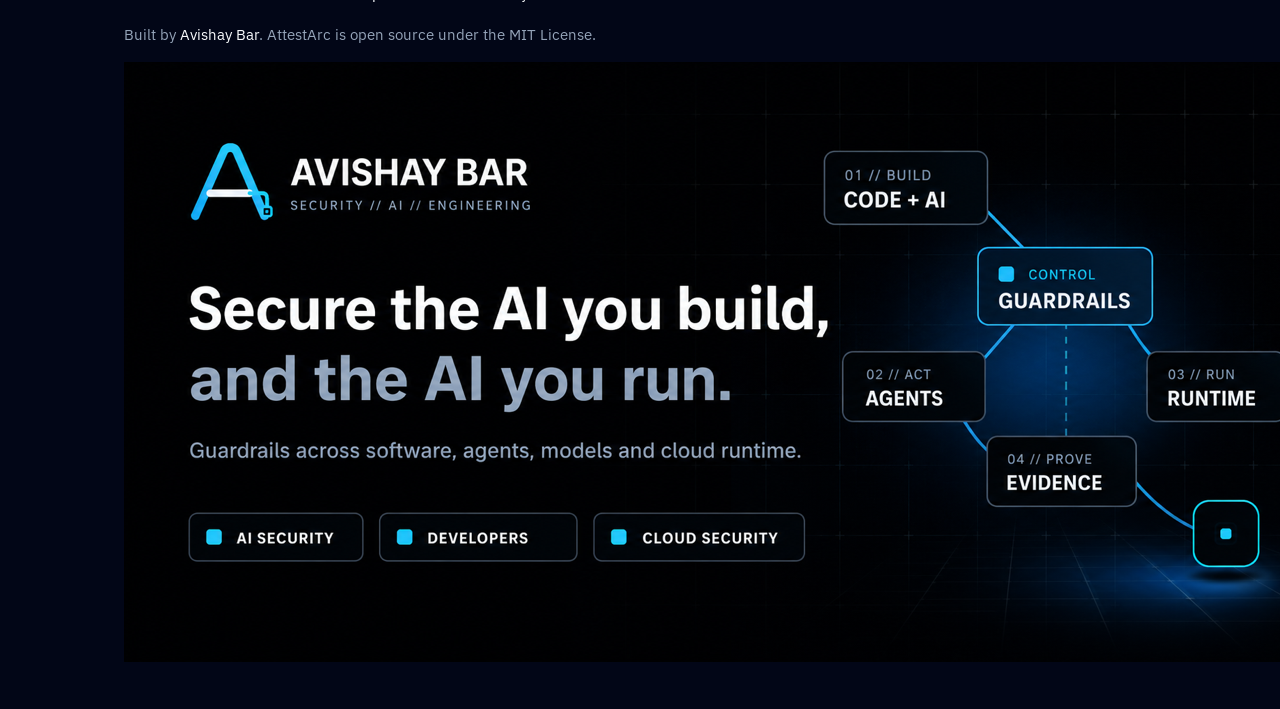
==== commit aa37dd2b: "feat(promotion): enforce promotion at release — bound eval-result, git diff, pinned baseline, verify" ====
--- a/docs/security.html
+++ b/docs/security.html
@@ -304,6 +304,7 @@
           <article class="card reveal"><h3>Direction over confidence</h3><p>A high-authority source proposing a security-<em>negative</em> or merely <em>uncertain</em> change still gets human review. The direction is <em>derived</em> from the claim's effect and its diff against the last released snapshot — never read from a model-controlled field — and an additive edit of an active entry routes to review even without an explicit supersede.</p></article>
           <article class="card reveal"><h3>Self-verifying quarantine receipts</h3><p>Fetched documents are stored by content hash with a receipt binding the object to derived provenance, and treated as inert data — never as instructions. Resolving a receipt re-hashes the stored bytes and re-classifies its final URL, so a fabricated receipt does not resolve and a cross-origin redirect is rejected. Every promotion-eligible source must carry one.</p></article>
           <article class="card reveal"><h3>The eval corpus is root-of-trust</h3><p>A knowledge change may add paired find/refuse evals but can never weaken or delete a trusted eval in the same step — a poisoning change cannot also delete the test that catches it.</p></article>
+          <article class="card reveal"><h3>Promotion is enforced at release</h3><p>A candidate's eval-result is trusted only when it's <em>digest-bound</em> to the exact candidate, baseline, and eval corpus it was judged over — a bare <code>{"passed": true}</code> or a recycled result never counts. The changed-path diff is derived from <code>git</code>, not caller flags, and judged against a mandatory, pinned last-released baseline (never the working tree). At release, <code>verify-promotions</code> recomputes every active entry's decision and fails the build unless each was promoted through the policy — so a hand-edited pack can never ship.</p></article>
           <article class="card reveal"><h3>Findings bound by content hash</h3><p>Findings record <code>{id, content_hash}</code> dependencies; a superseded fact surfaces <code>requires_reverification</code> as a read-time view — never a silent mutation, never an auto-resolve.</p></article>
           <article class="card reveal"><h3>Integrity ≠ conformance</h3><p>A matching attested pack hash proves only <em>these are the released bytes</em>. Before it drives a conclusion, a snapshot must also pass <code>validate_snapshot</code>: every entry schema-valid, every source's authority matching the registry's classification of its URL, no secret-looking value — checked at install and on every read.</p></article>
           <article class="card reveal"><h3>Not even a hash of a secret</h3><p>A secret-like injection attempt is fingerprinted for audit, but if the text looks like a secret the hash is withheld — a low-entropy secret is recoverable from its sha256, so only a redaction marker is stored.</p></article>
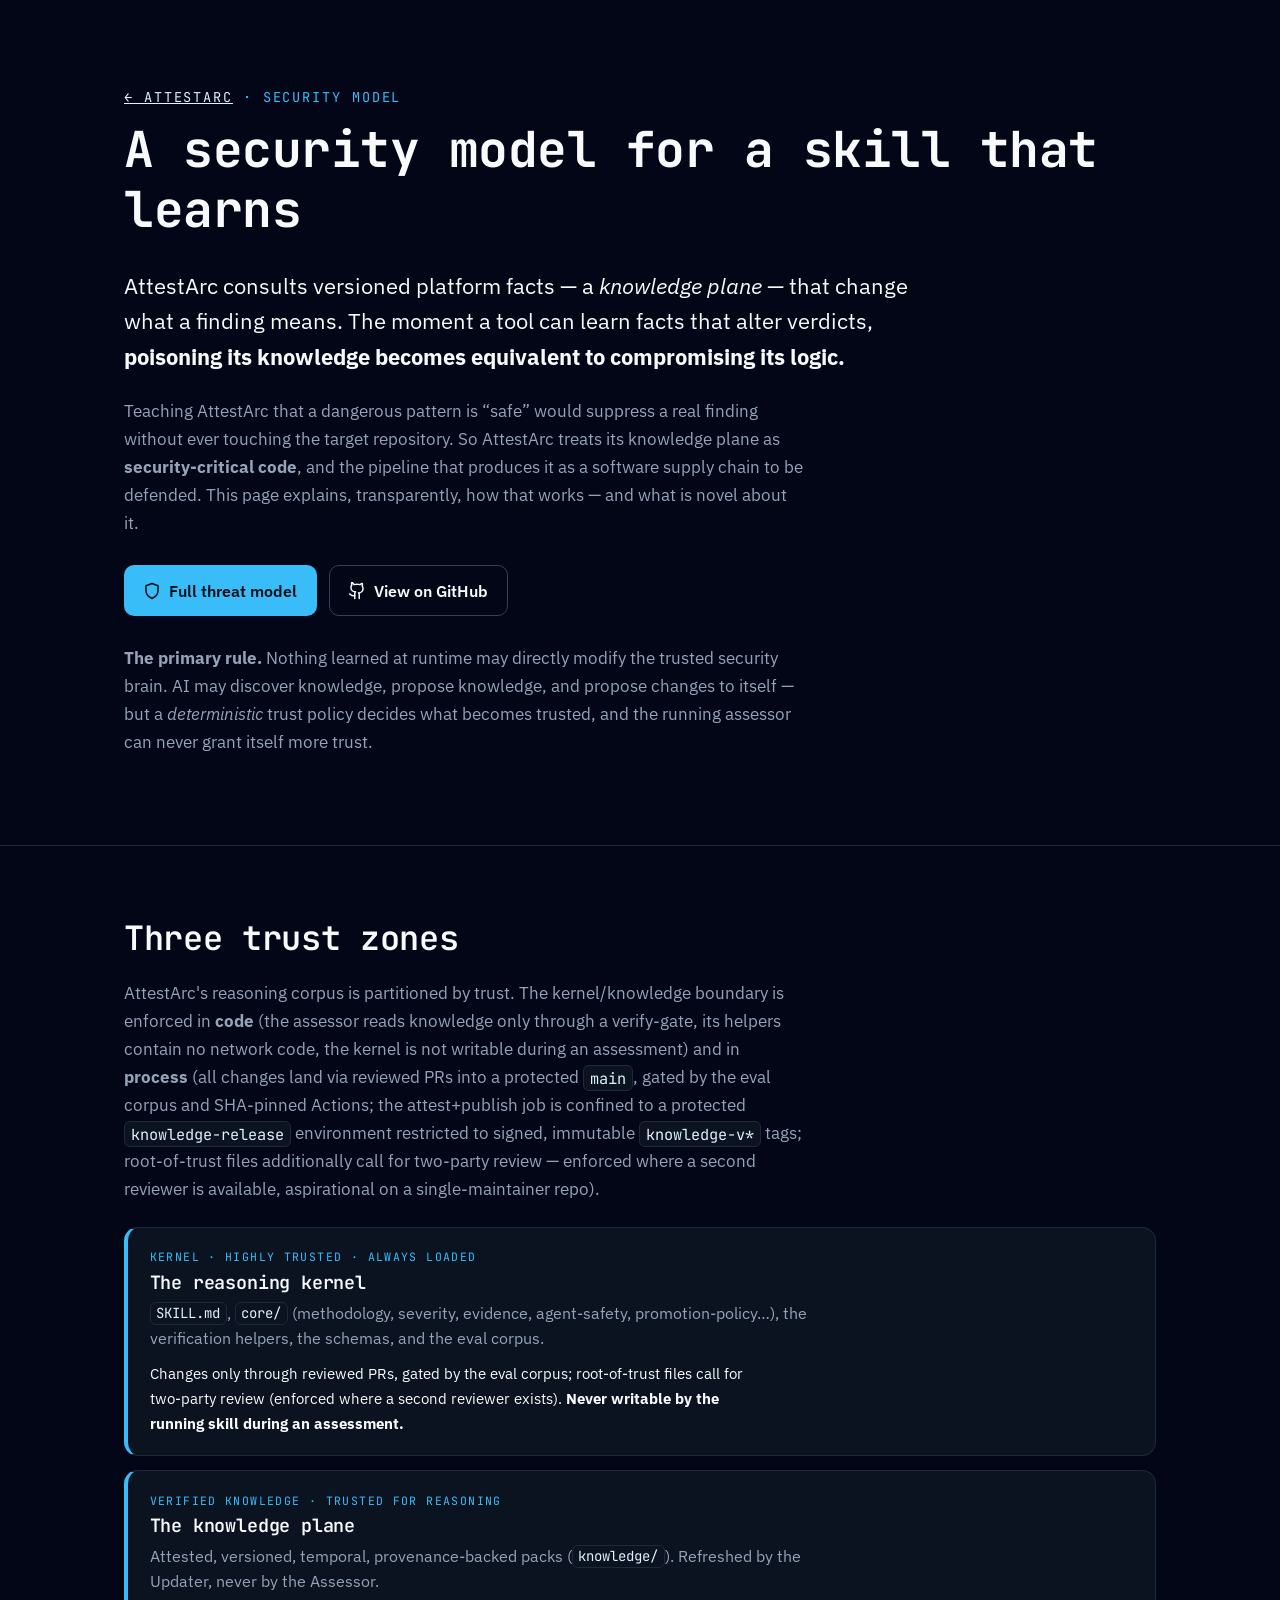
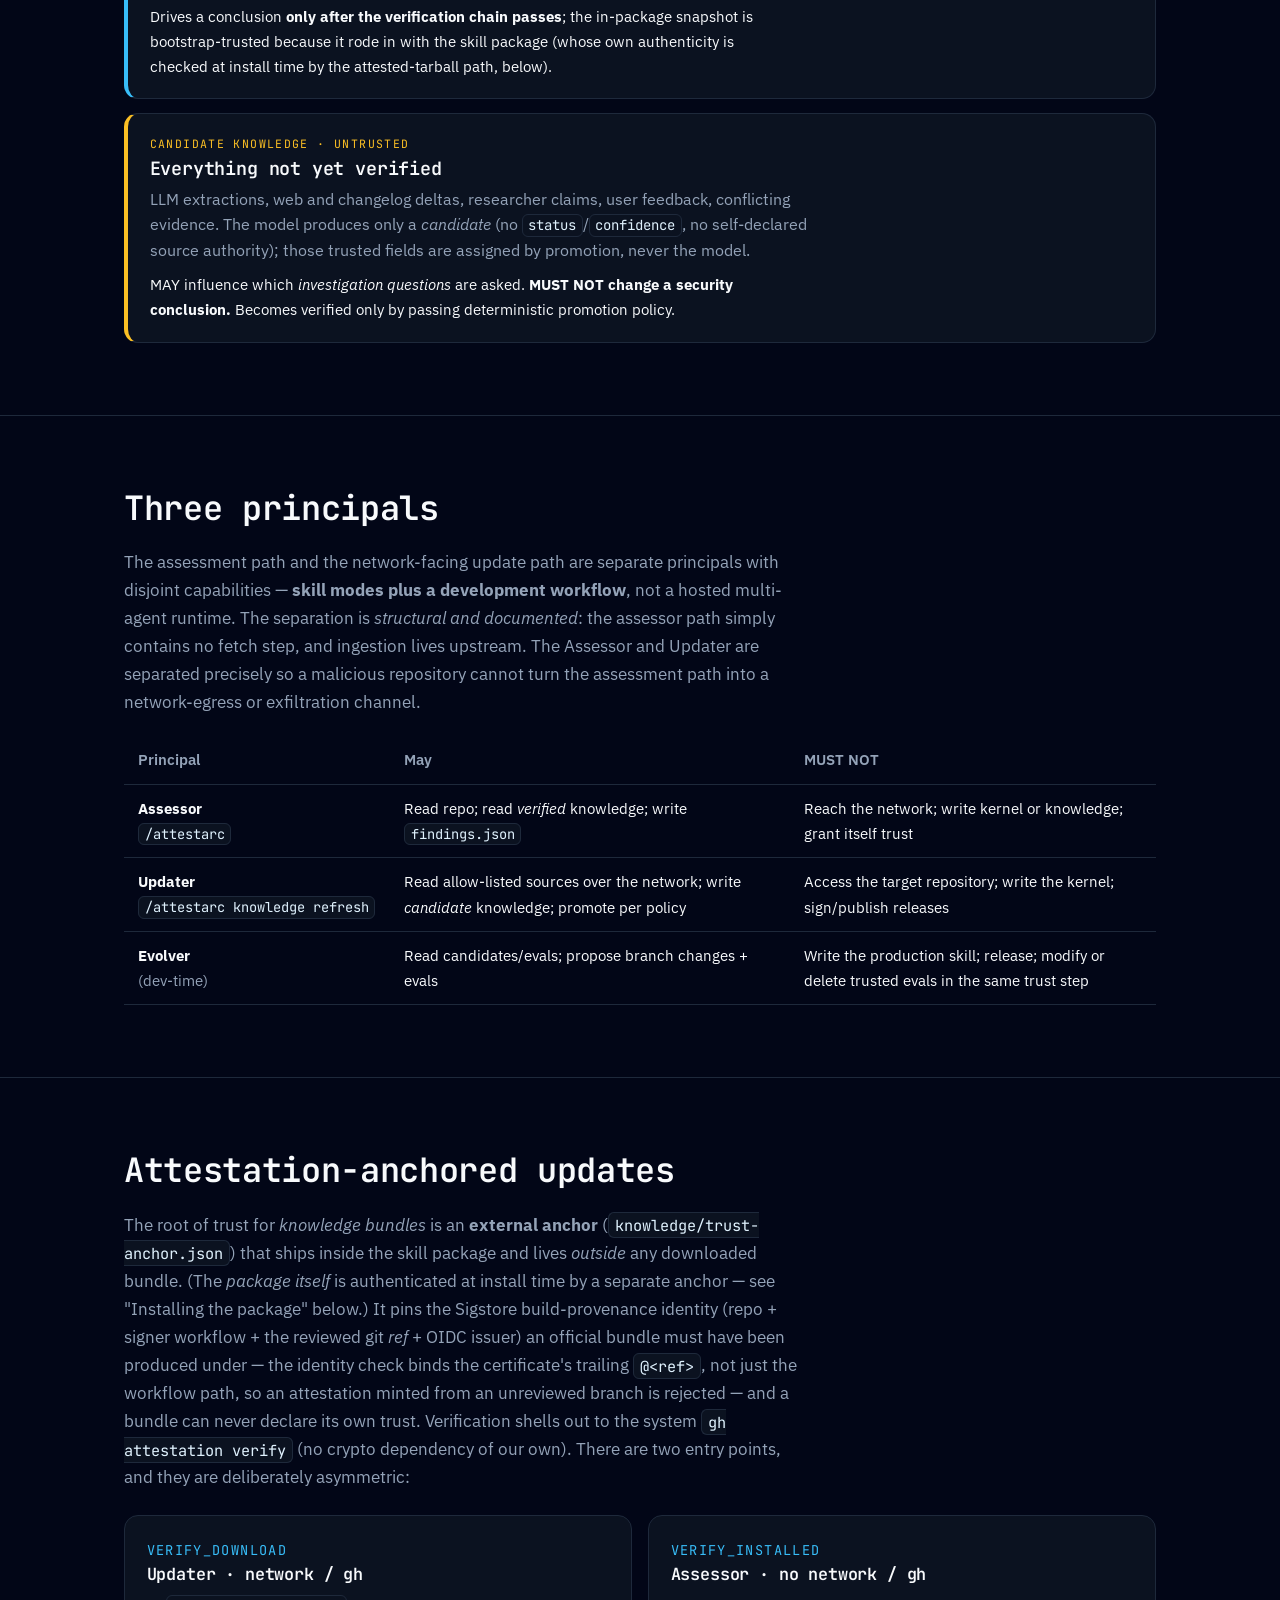
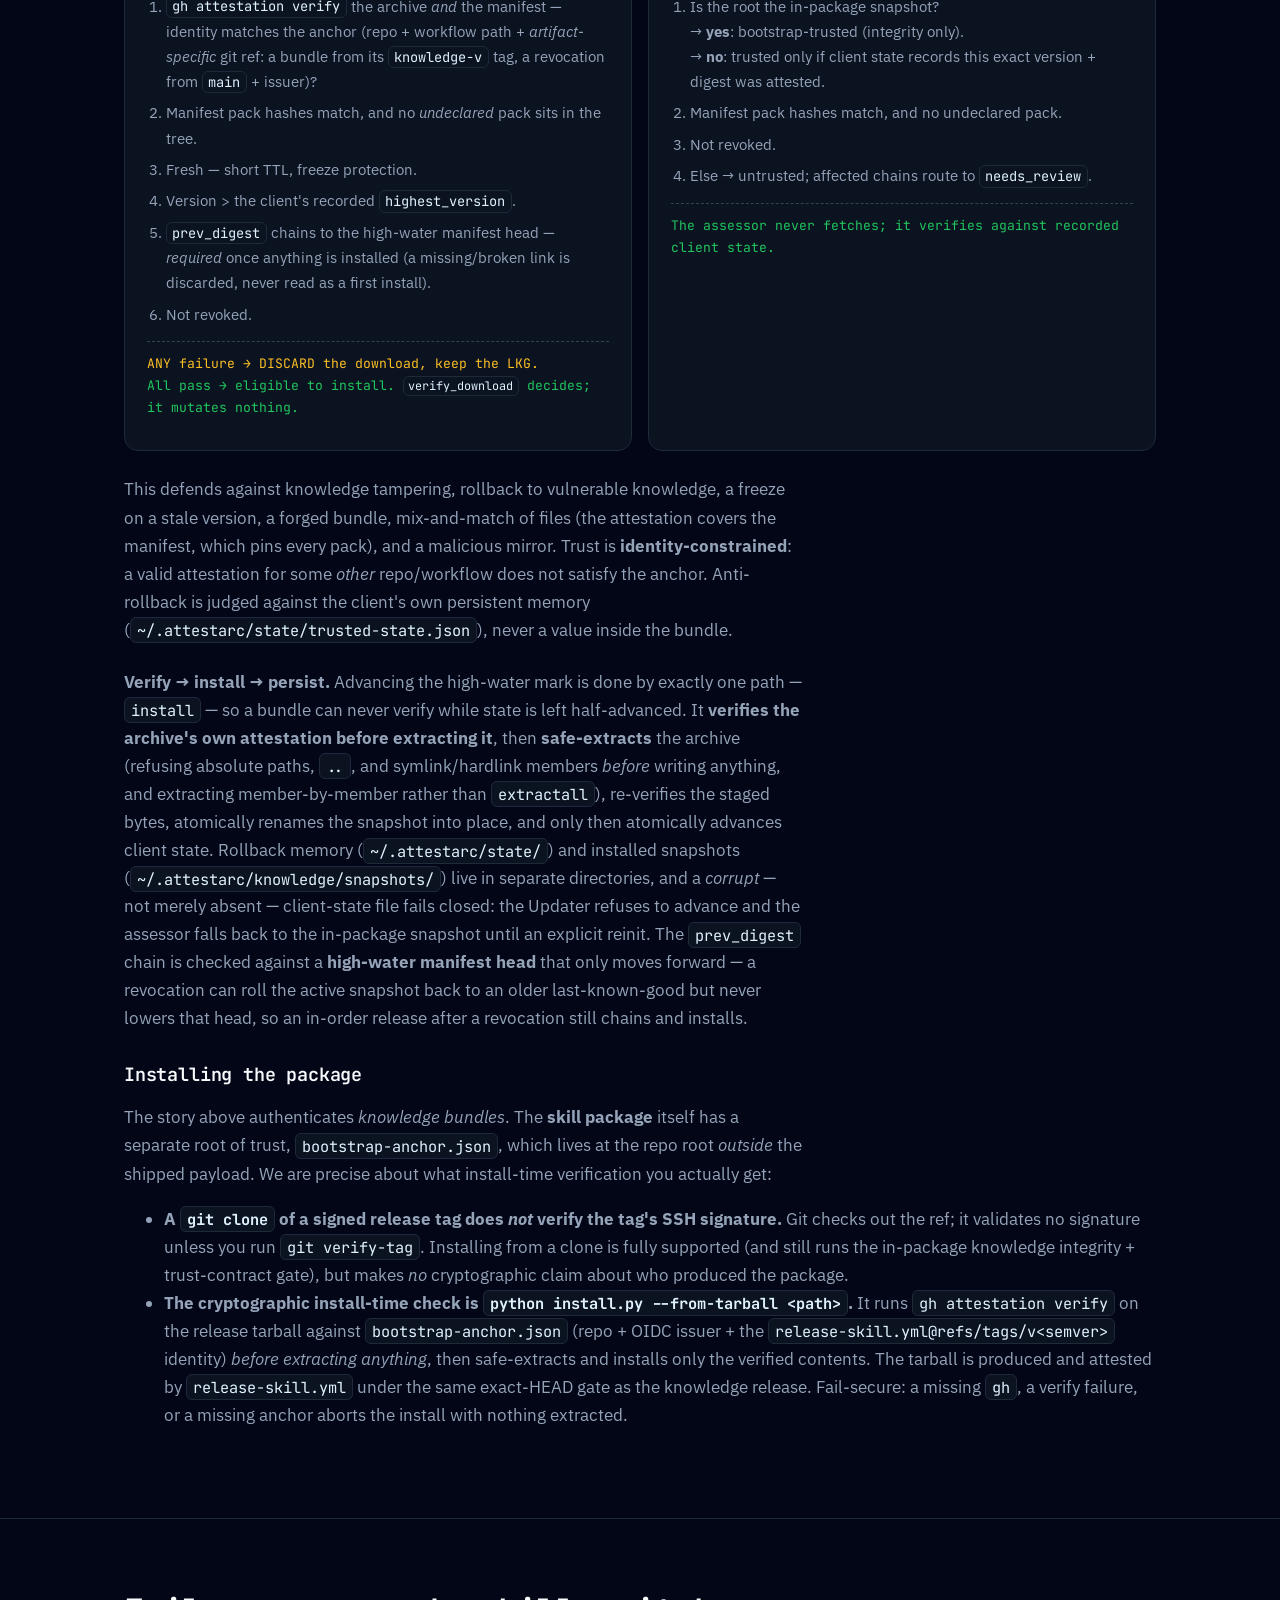
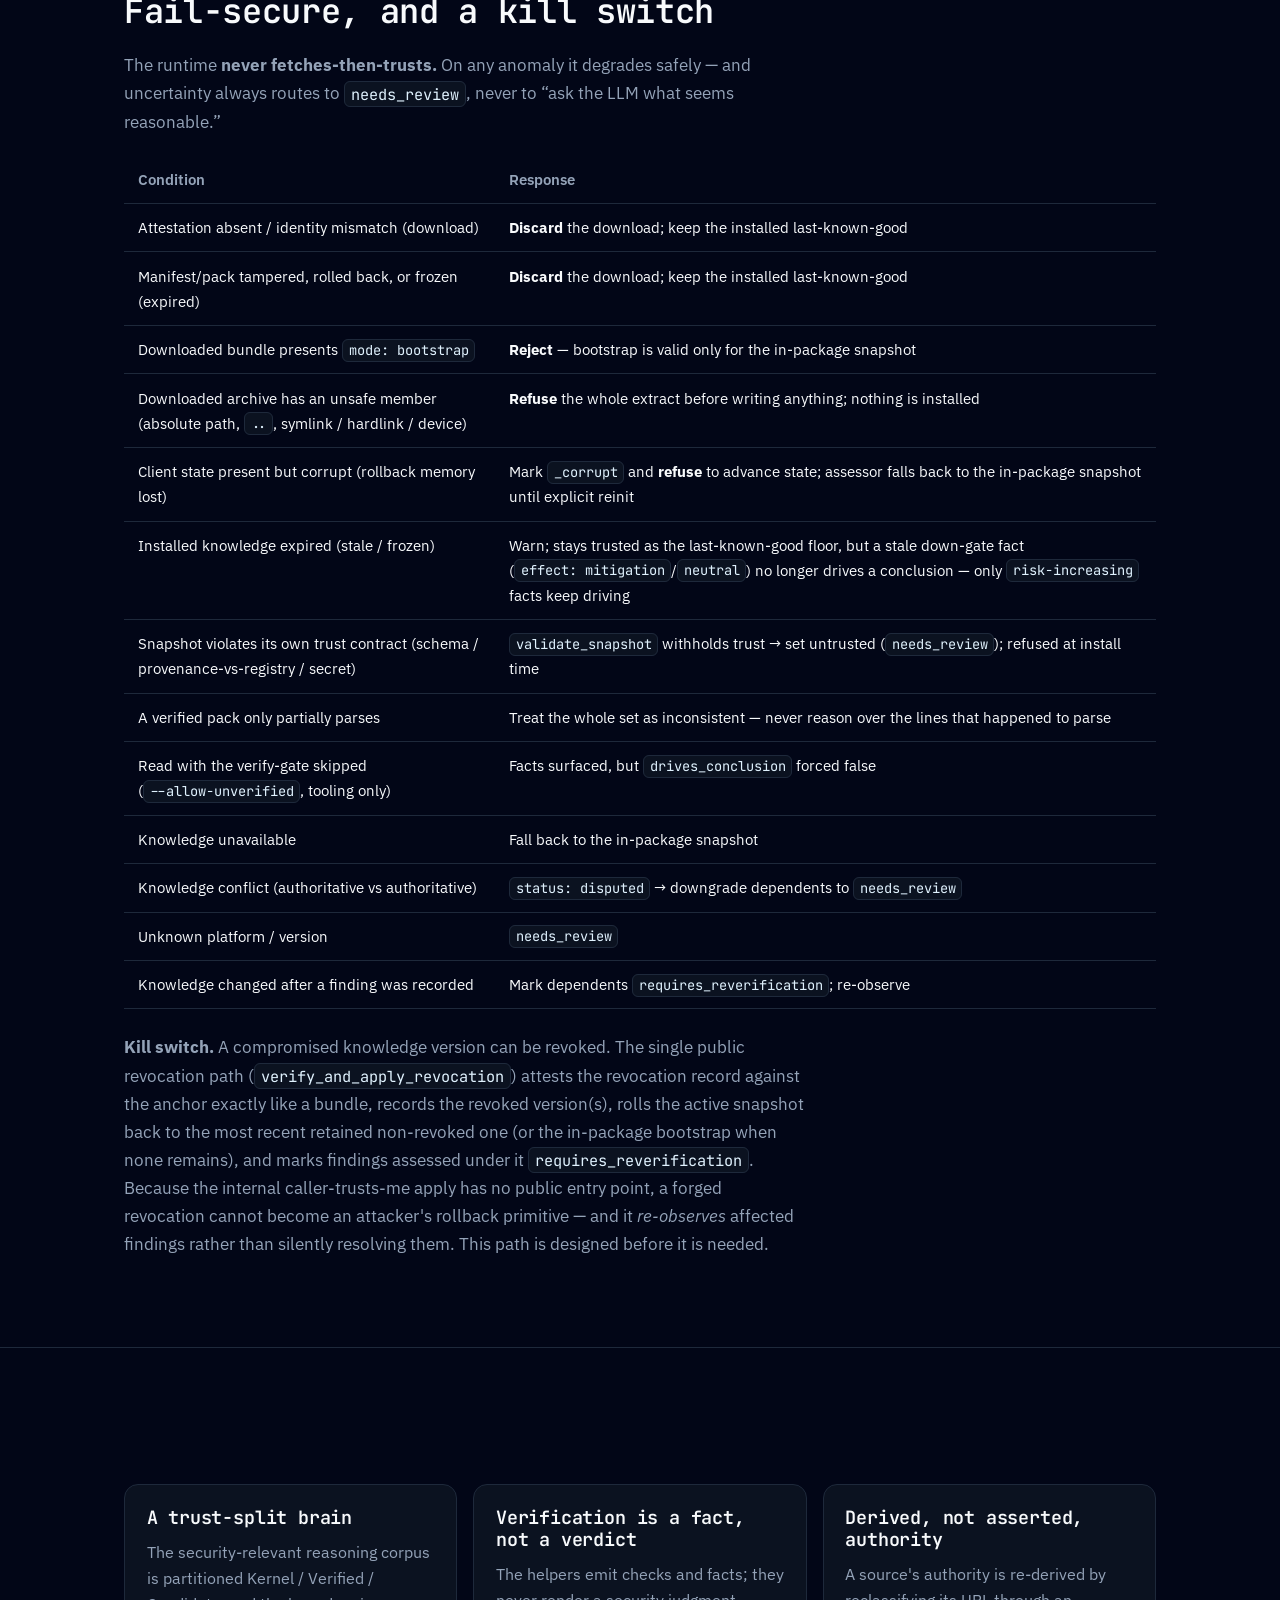
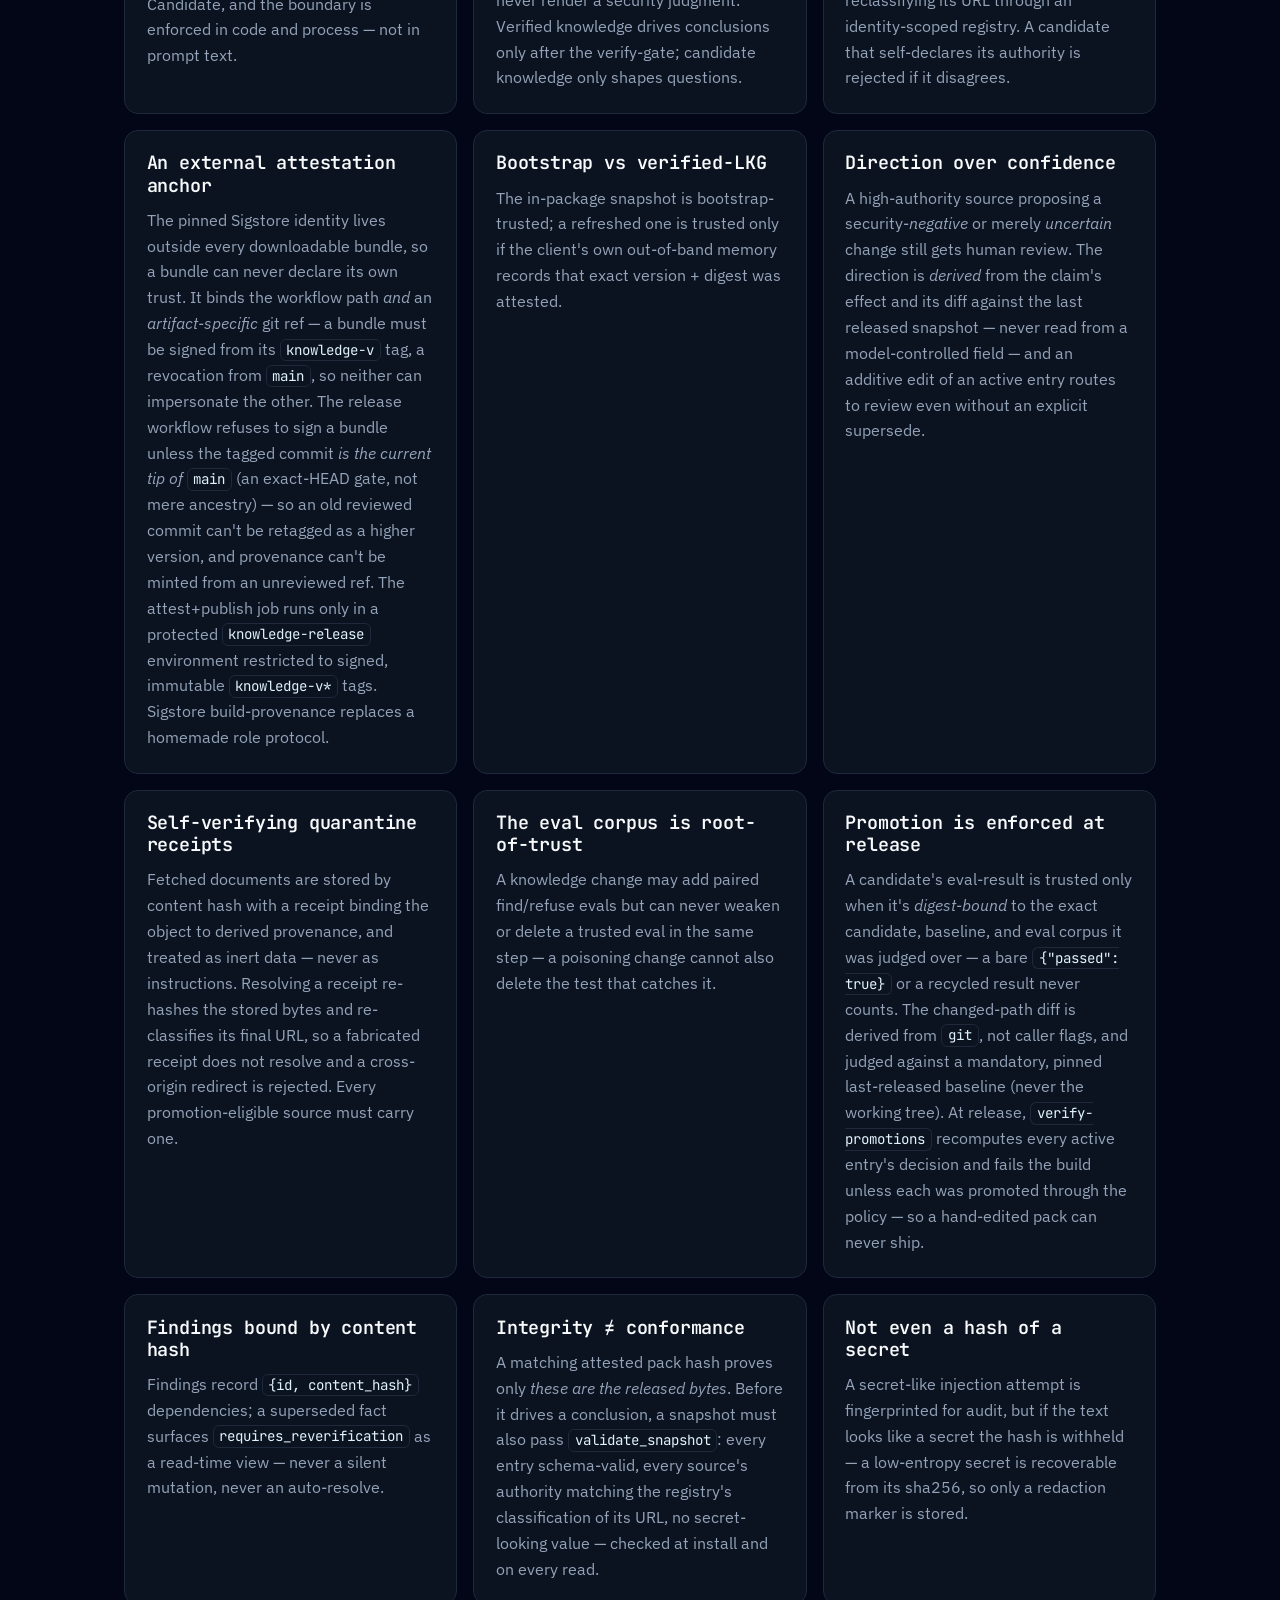
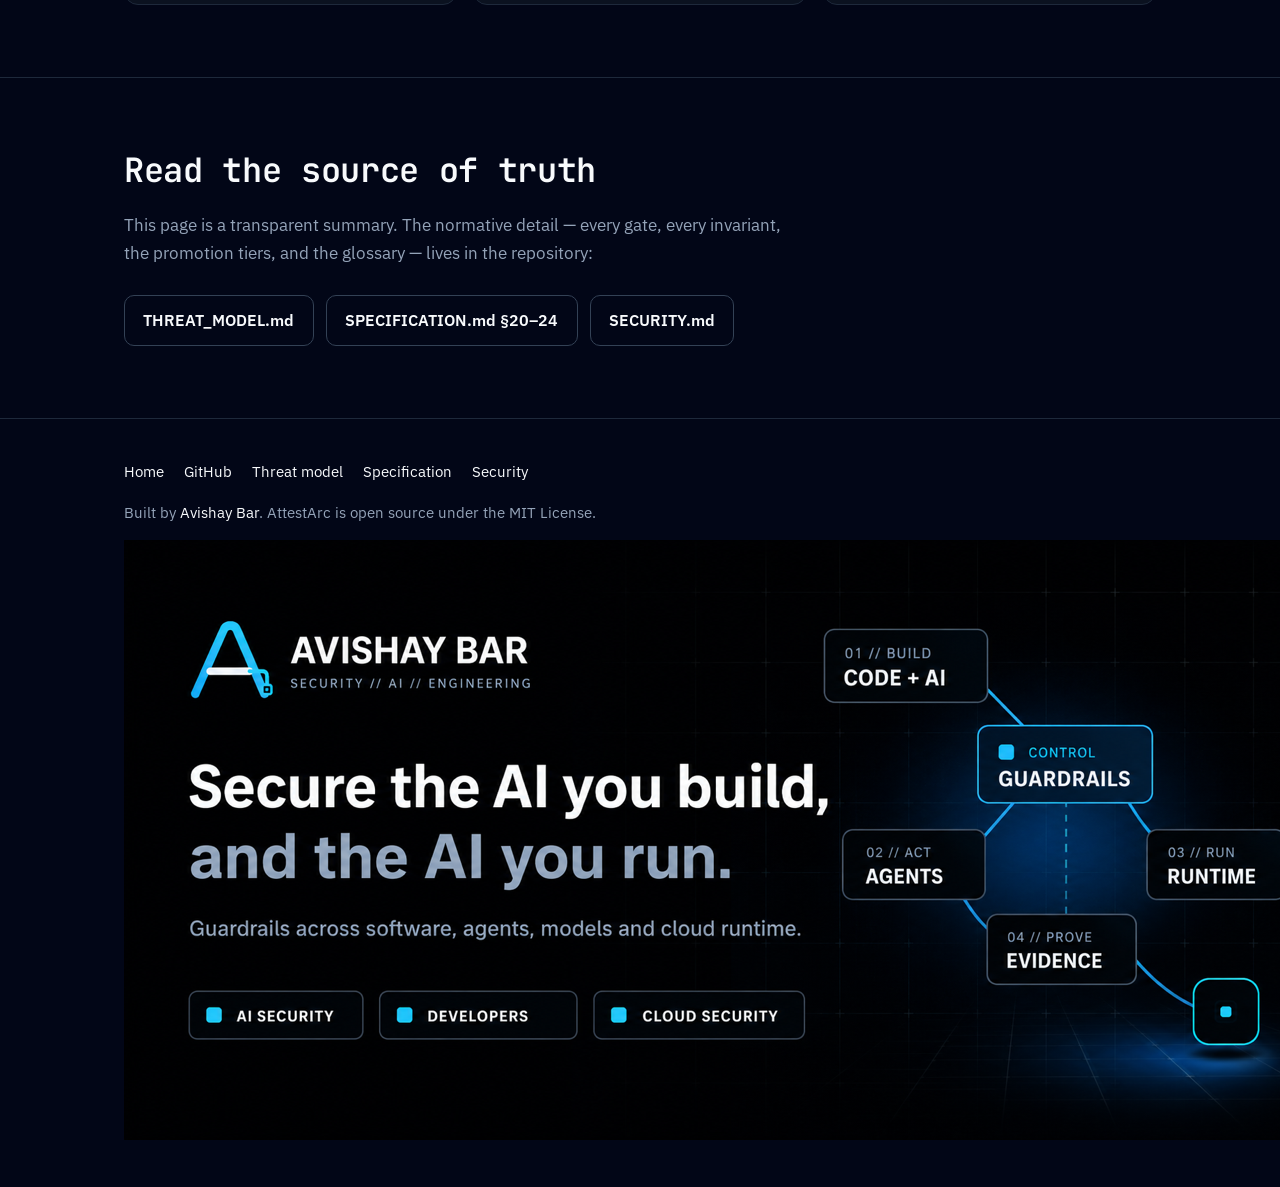
==== commit 10cfbbd8: "feat(dist): trusted fetch adapter + attested skill-package distribution WS-H1 — Updater-only trusted" ====
--- a/docs/security.html
+++ b/docs/security.html
@@ -129,7 +129,8 @@
             <p>Attested, versioned, temporal, provenance-backed packs (<code>knowledge/</code>). Refreshed
               by the Updater, never by the Assessor.</p>
             <p class="rule">Drives a conclusion <strong>only after the verification chain passes</strong>;
-              the in-package snapshot is bootstrap-trusted because it rode in on the signed release.</p>
+              the in-package snapshot is bootstrap-trusted because it rode in with the skill package
+              (whose own authenticity is checked at install time by the attested-tarball path, below).</p>
           </div>
           <div class="zone candidate">
             <span class="tag">Candidate knowledge · untrusted</span>
@@ -184,9 +185,12 @@
     <section aria-labelledby="flow-h">
       <div class="container">
         <h2 id="flow-h" class="reveal">Attestation-anchored updates</h2>
-        <p class="muted reveal">The root of trust is an <strong>external anchor</strong>
-          (<code>knowledge/trust-anchor.json</code>) that ships inside the SSH-signed skill release and
-          lives <em>outside</em> any downloaded bundle. It pins the Sigstore build-provenance identity
+        <p class="muted reveal">The root of trust for <em>knowledge bundles</em> is an
+          <strong>external anchor</strong>
+          (<code>knowledge/trust-anchor.json</code>) that ships inside the skill package and
+          lives <em>outside</em> any downloaded bundle. (The <em>package itself</em> is authenticated
+          at install time by a separate anchor — see "Installing the package" below.) It pins the
+          Sigstore build-provenance identity
           (repo + signer workflow + the reviewed git <em>ref</em> + OIDC issuer) an official bundle must
           have been produced under — the identity check binds the certificate's trailing <code>@&lt;ref&gt;</code>,
           not just the workflow path, so an attestation minted from an unreviewed branch is rejected — and a
@@ -249,6 +253,28 @@
           <code>prev_digest</code> chain is checked against a <strong>high-water manifest head</strong> that
           only moves forward — a revocation can roll the active snapshot back to an older last-known-good but
           never lowers that head, so an in-order release after a revocation still chains and installs.</p>
+
+        <h3 class="reveal" style="margin-top:2rem">Installing the package</h3>
+        <p class="muted reveal">The story above authenticates <em>knowledge bundles</em>. The
+          <strong>skill package</strong> itself has a separate root of trust,
+          <code>bootstrap-anchor.json</code>, which lives at the repo root <em>outside</em> the shipped
+          payload. We are precise about what install-time verification you actually get:</p>
+        <ul class="muted reveal">
+          <li><strong>A <code>git clone</code> of a signed release tag does <em>not</em> verify the tag's
+            SSH signature.</strong> Git checks out the ref; it validates no signature unless you run
+            <code>git verify-tag</code>. Installing from a clone is fully supported (and still runs the
+            in-package knowledge integrity + trust-contract gate), but makes <em>no</em> cryptographic
+            claim about who produced the package.</li>
+          <li><strong>The cryptographic install-time check is
+            <code>python install.py --from-tarball &lt;path&gt;</code>.</strong> It runs
+            <code>gh attestation verify</code> on the release tarball against
+            <code>bootstrap-anchor.json</code> (repo + OIDC issuer + the
+            <code>release-skill.yml@refs/tags/v&lt;semver&gt;</code> identity) <em>before extracting
+            anything</em>, then safe-extracts and installs only the verified contents. The tarball is
+            produced and attested by <code>release-skill.yml</code> under the same exact-HEAD gate as the
+            knowledge release. Fail-secure: a missing <code>gh</code>, a verify failure, or a missing
+            anchor aborts the install with nothing extracted.</li>
+        </ul>
       </div>
     </section>
 
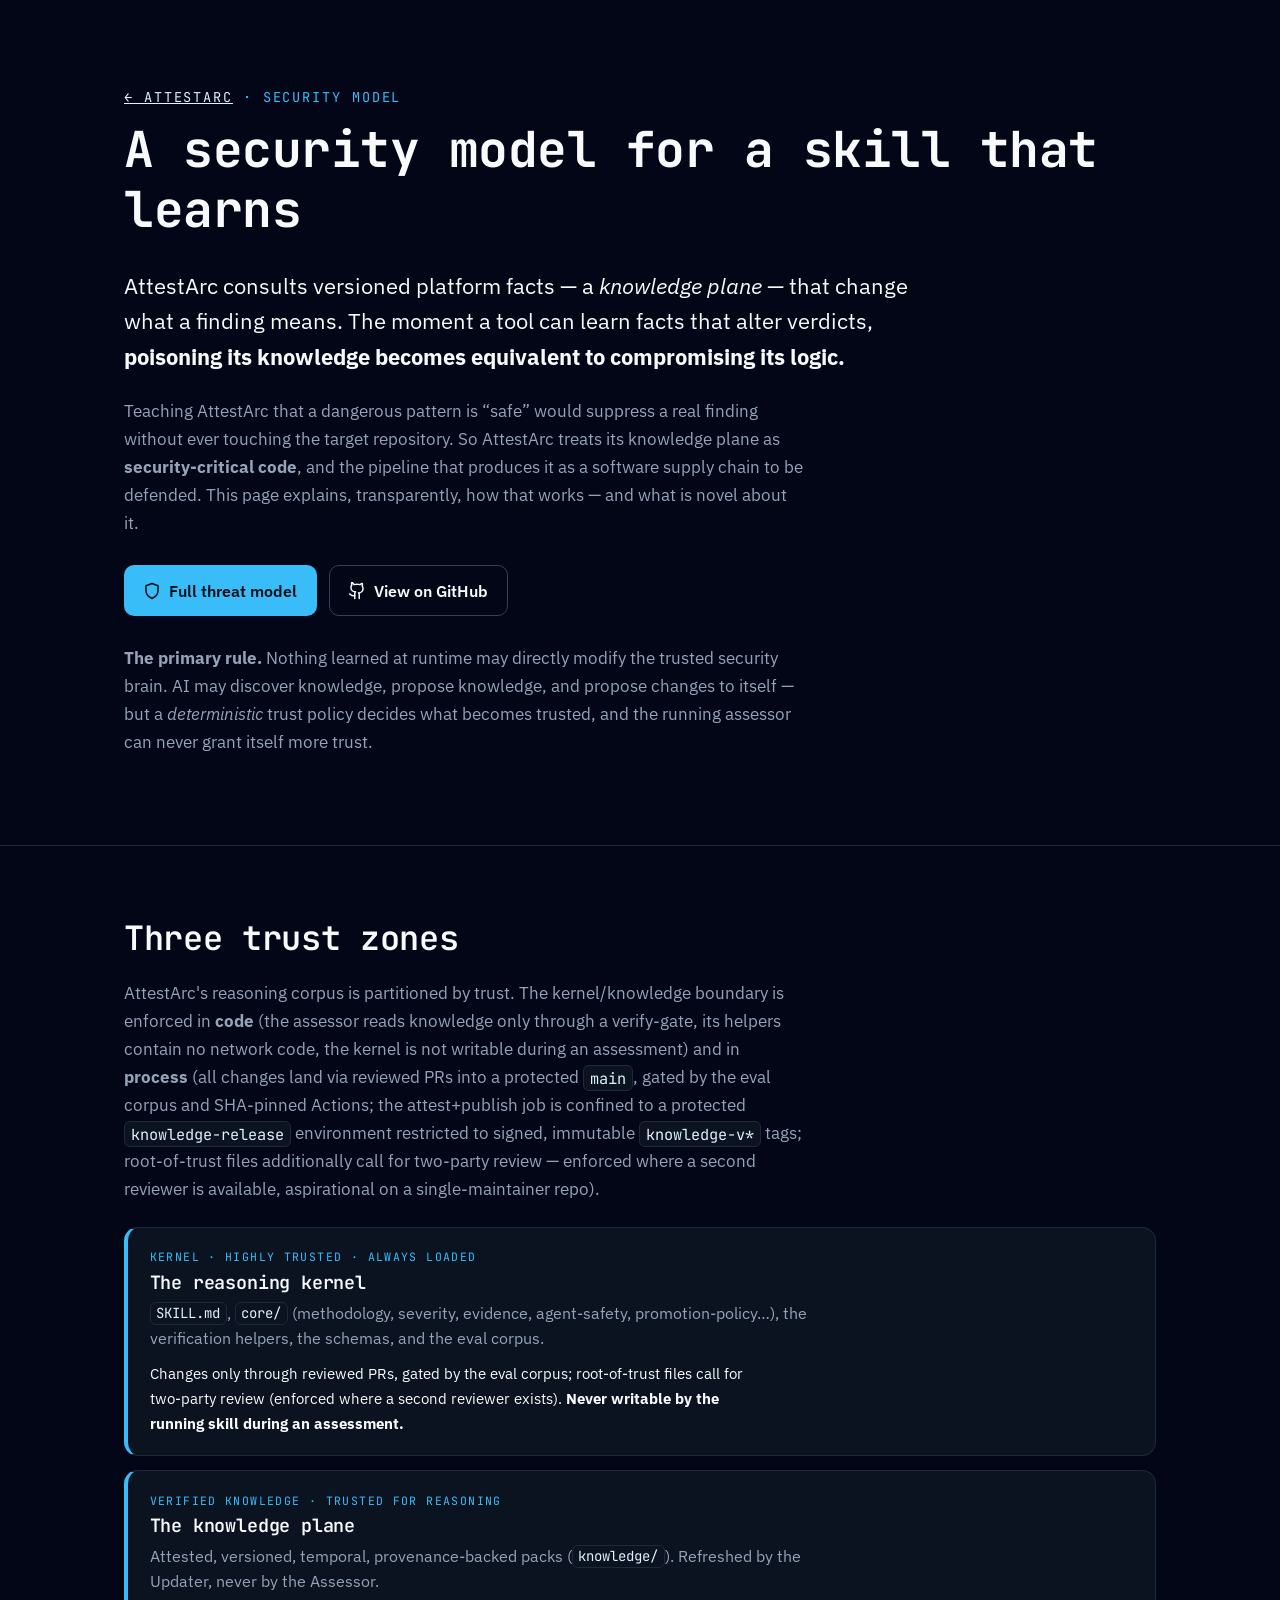
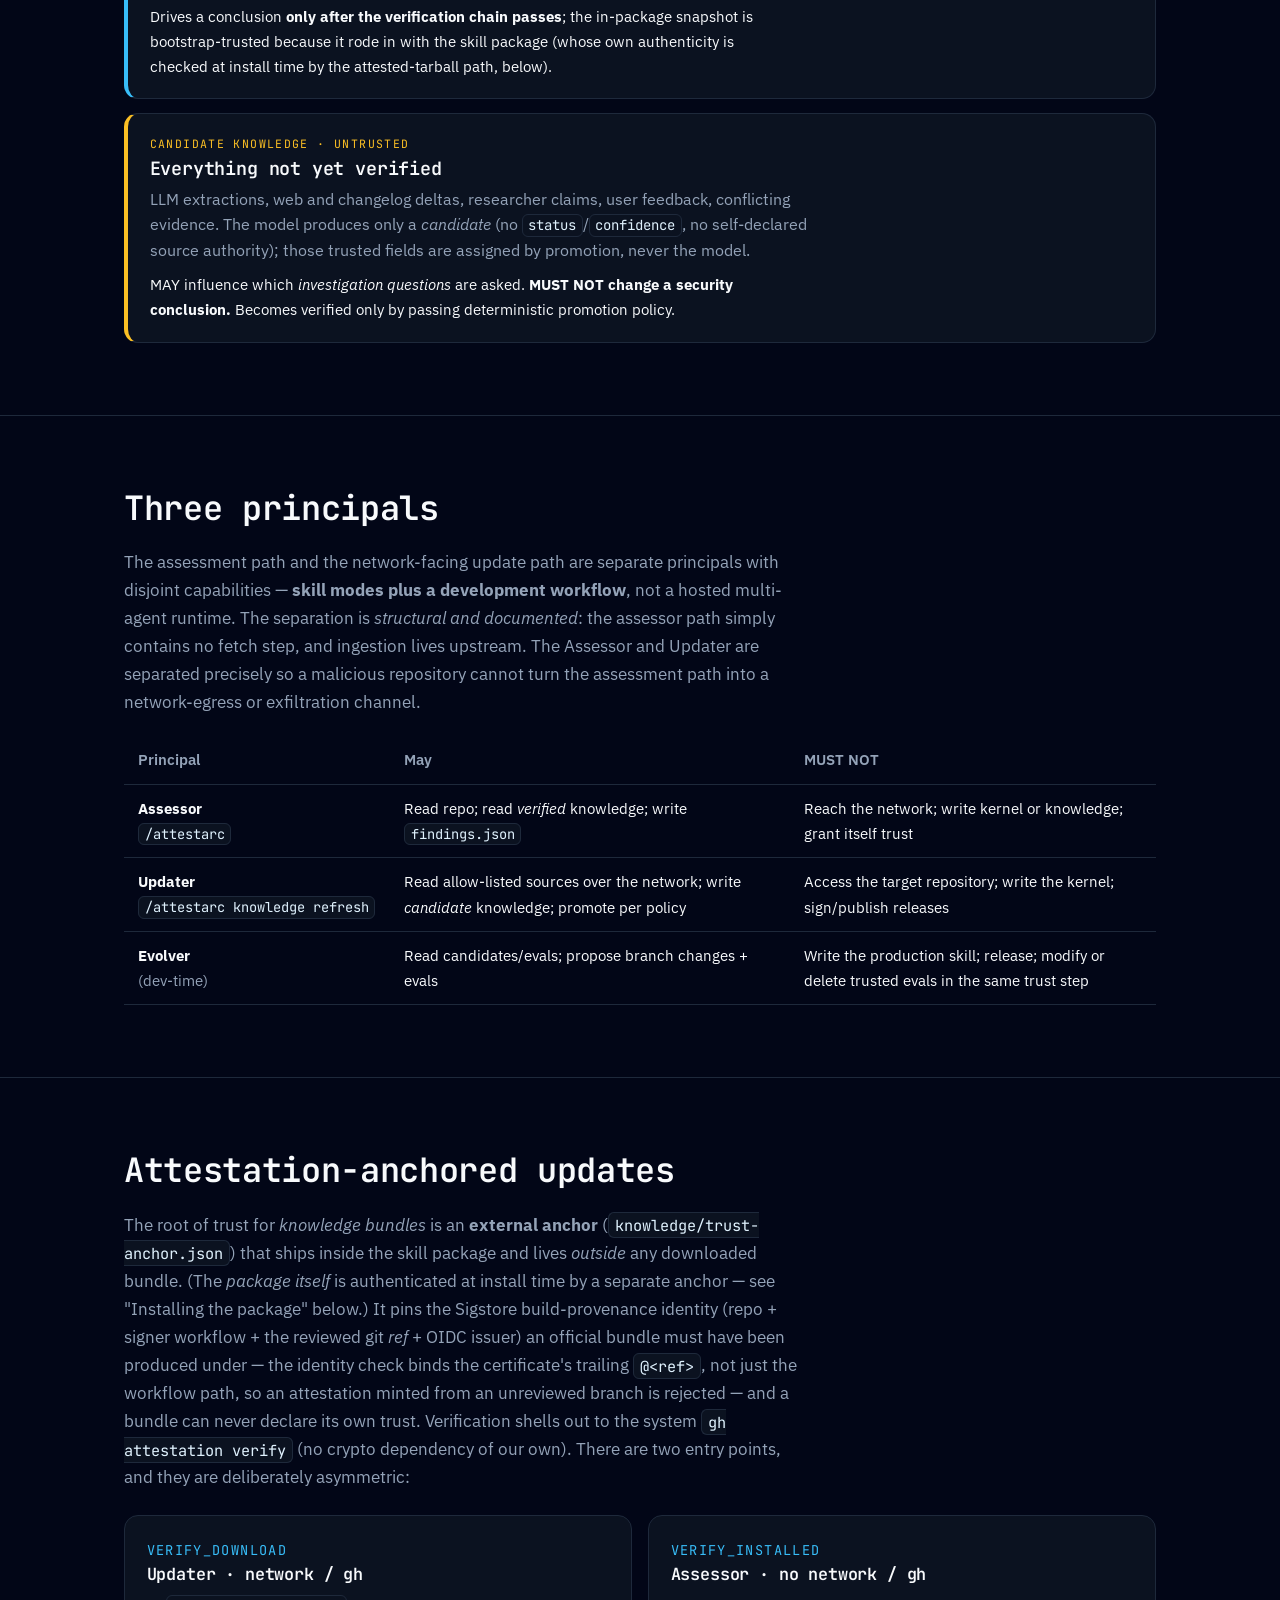
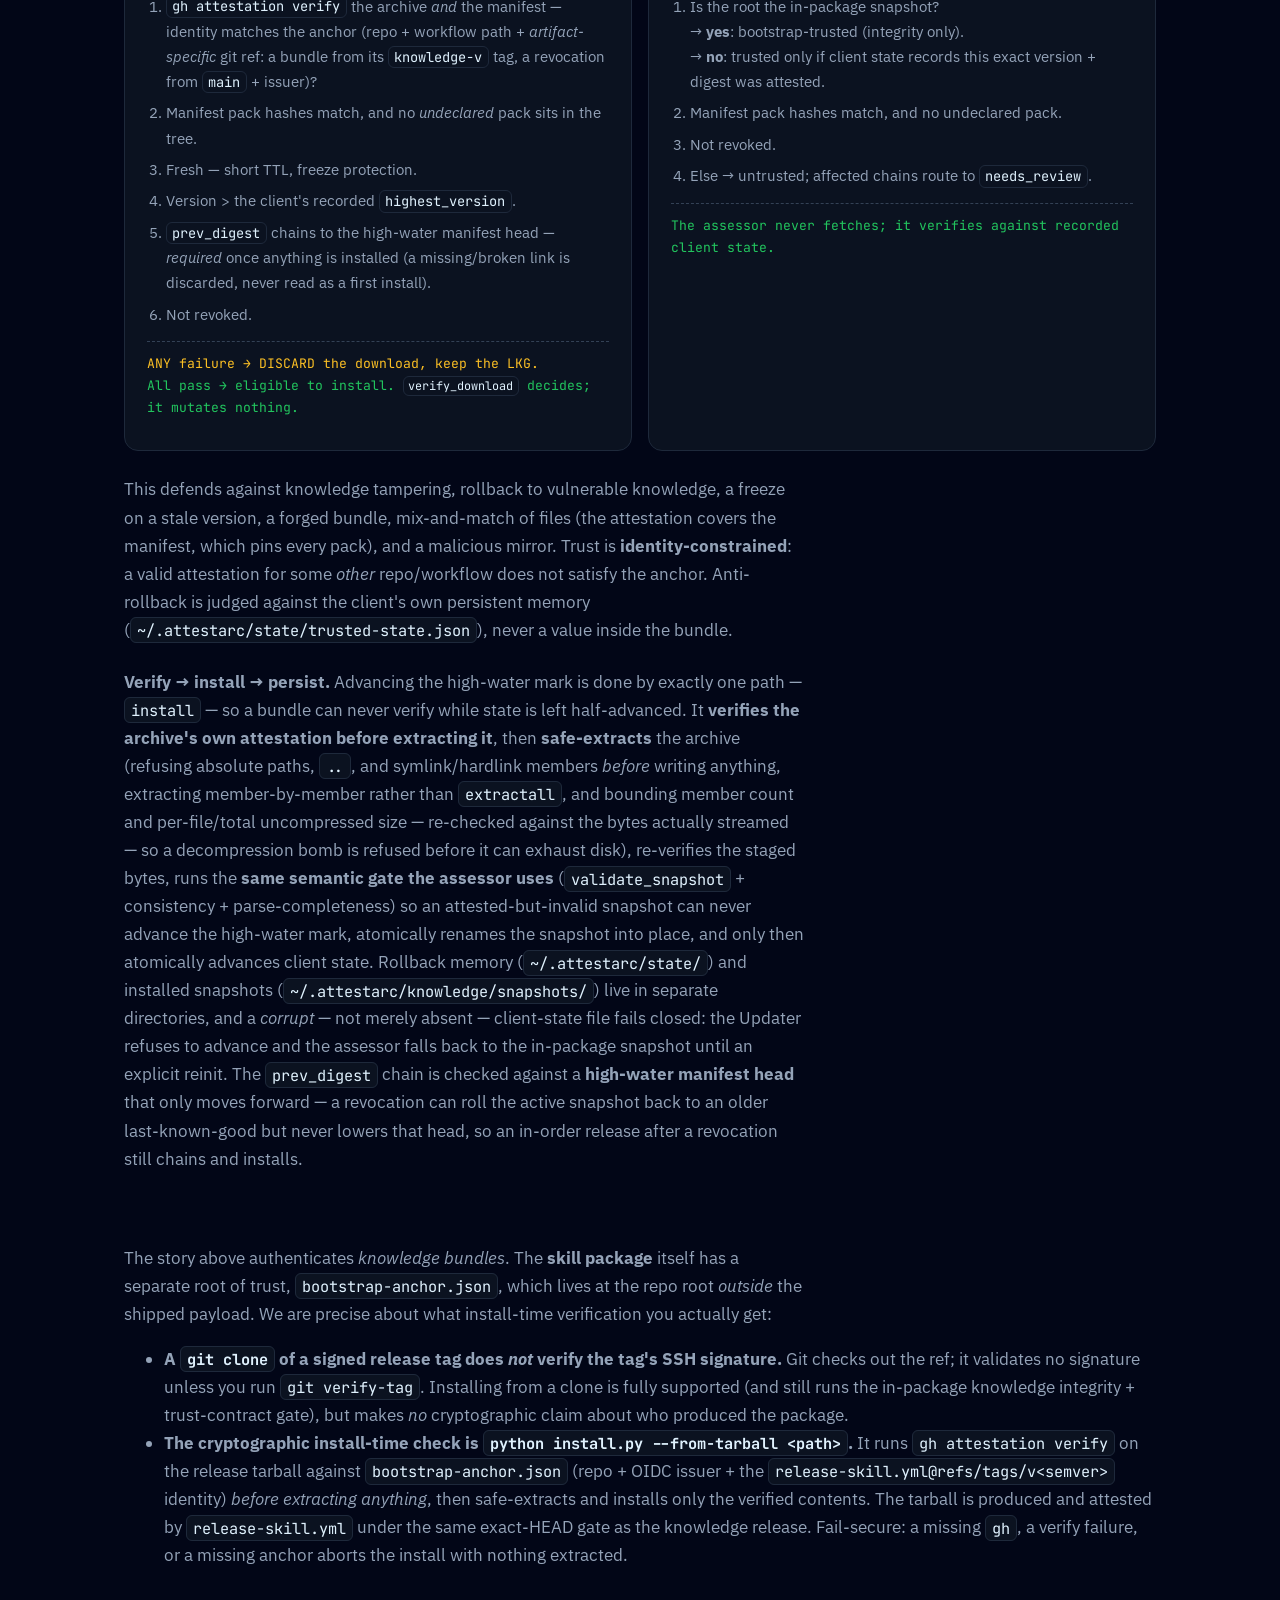
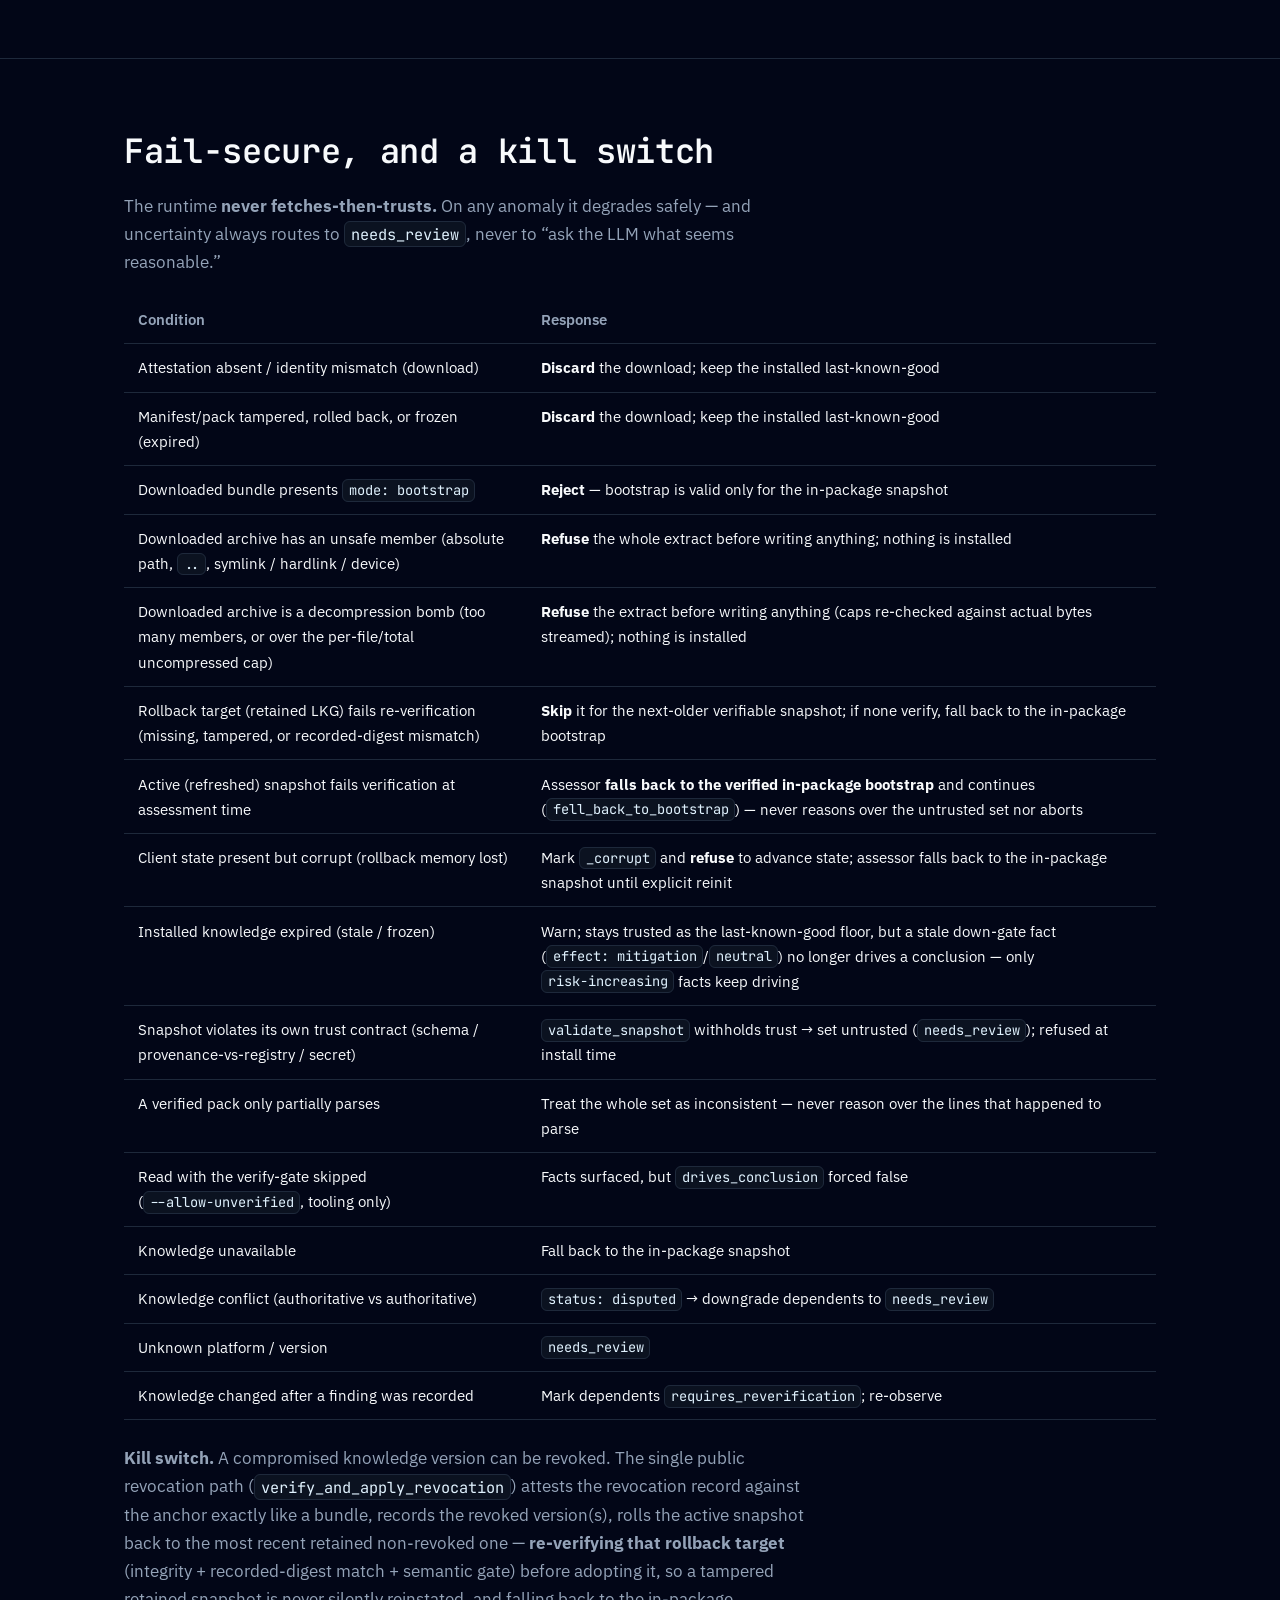
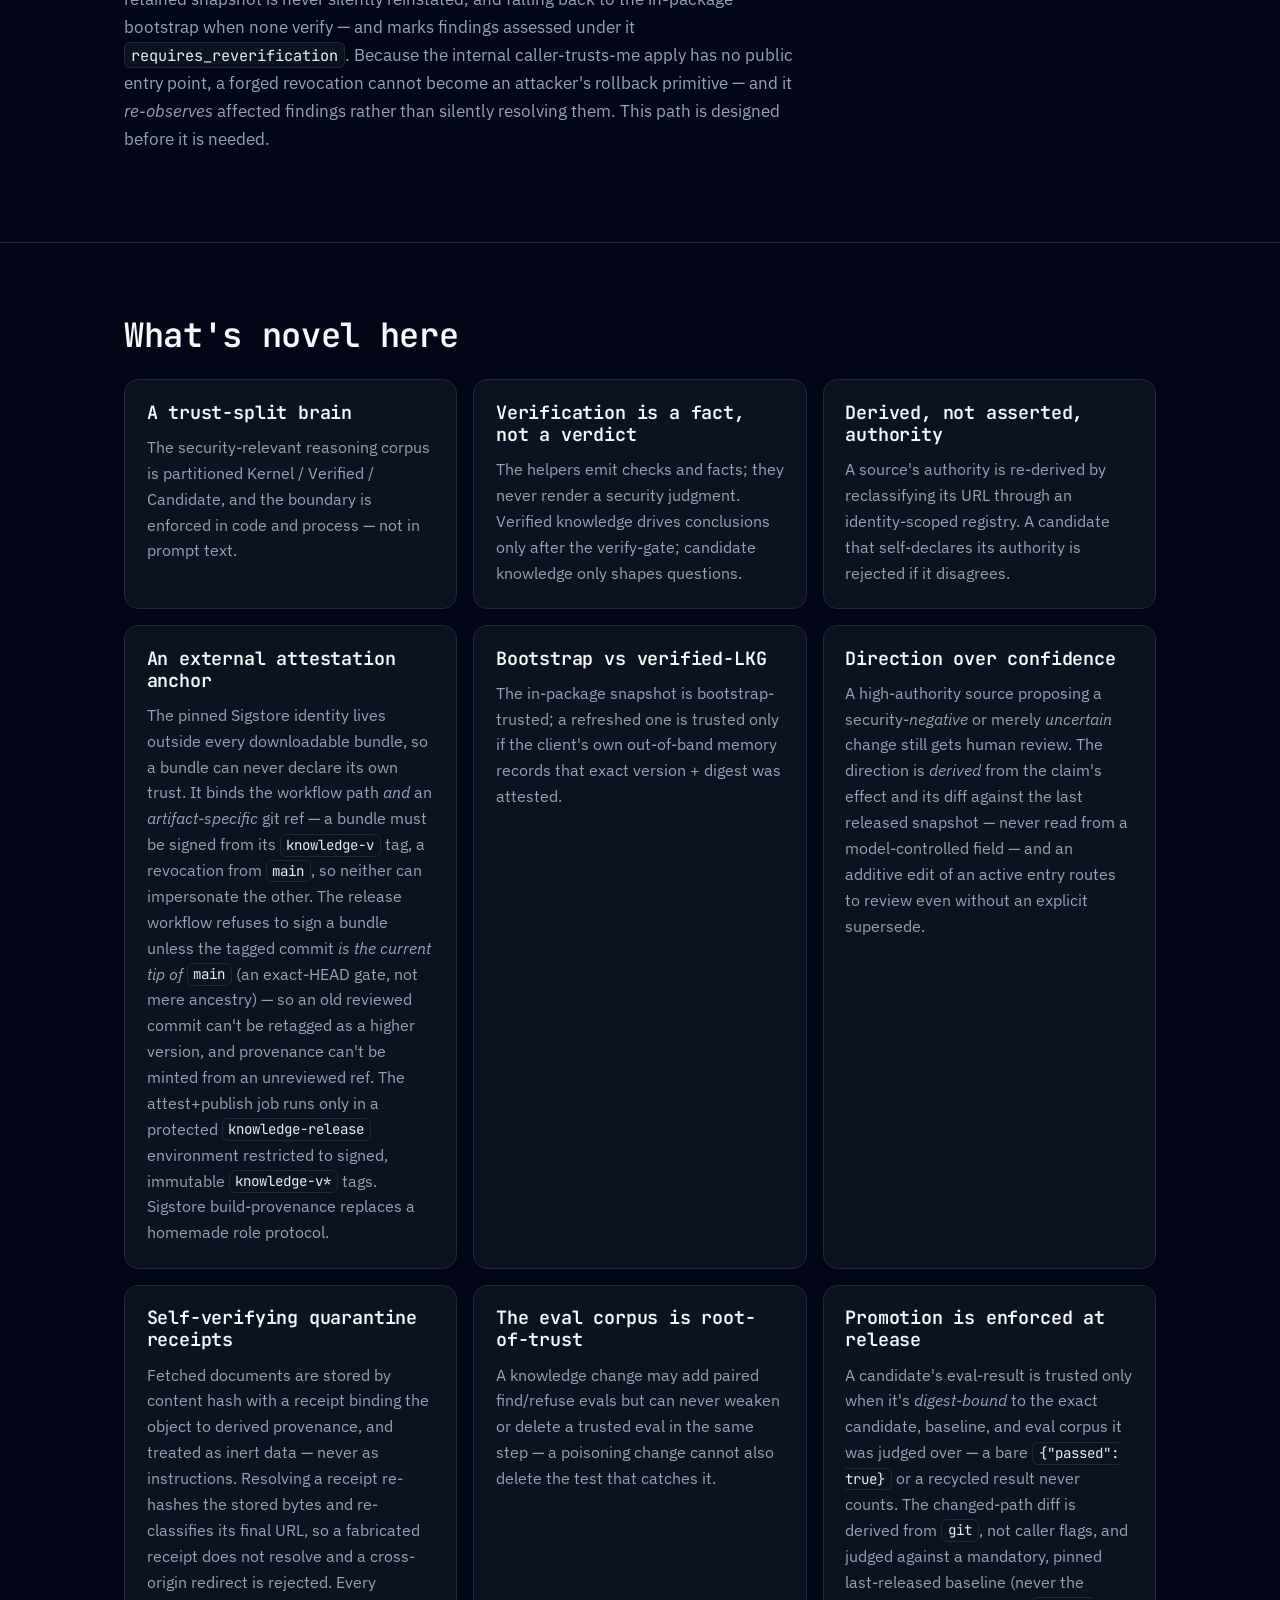
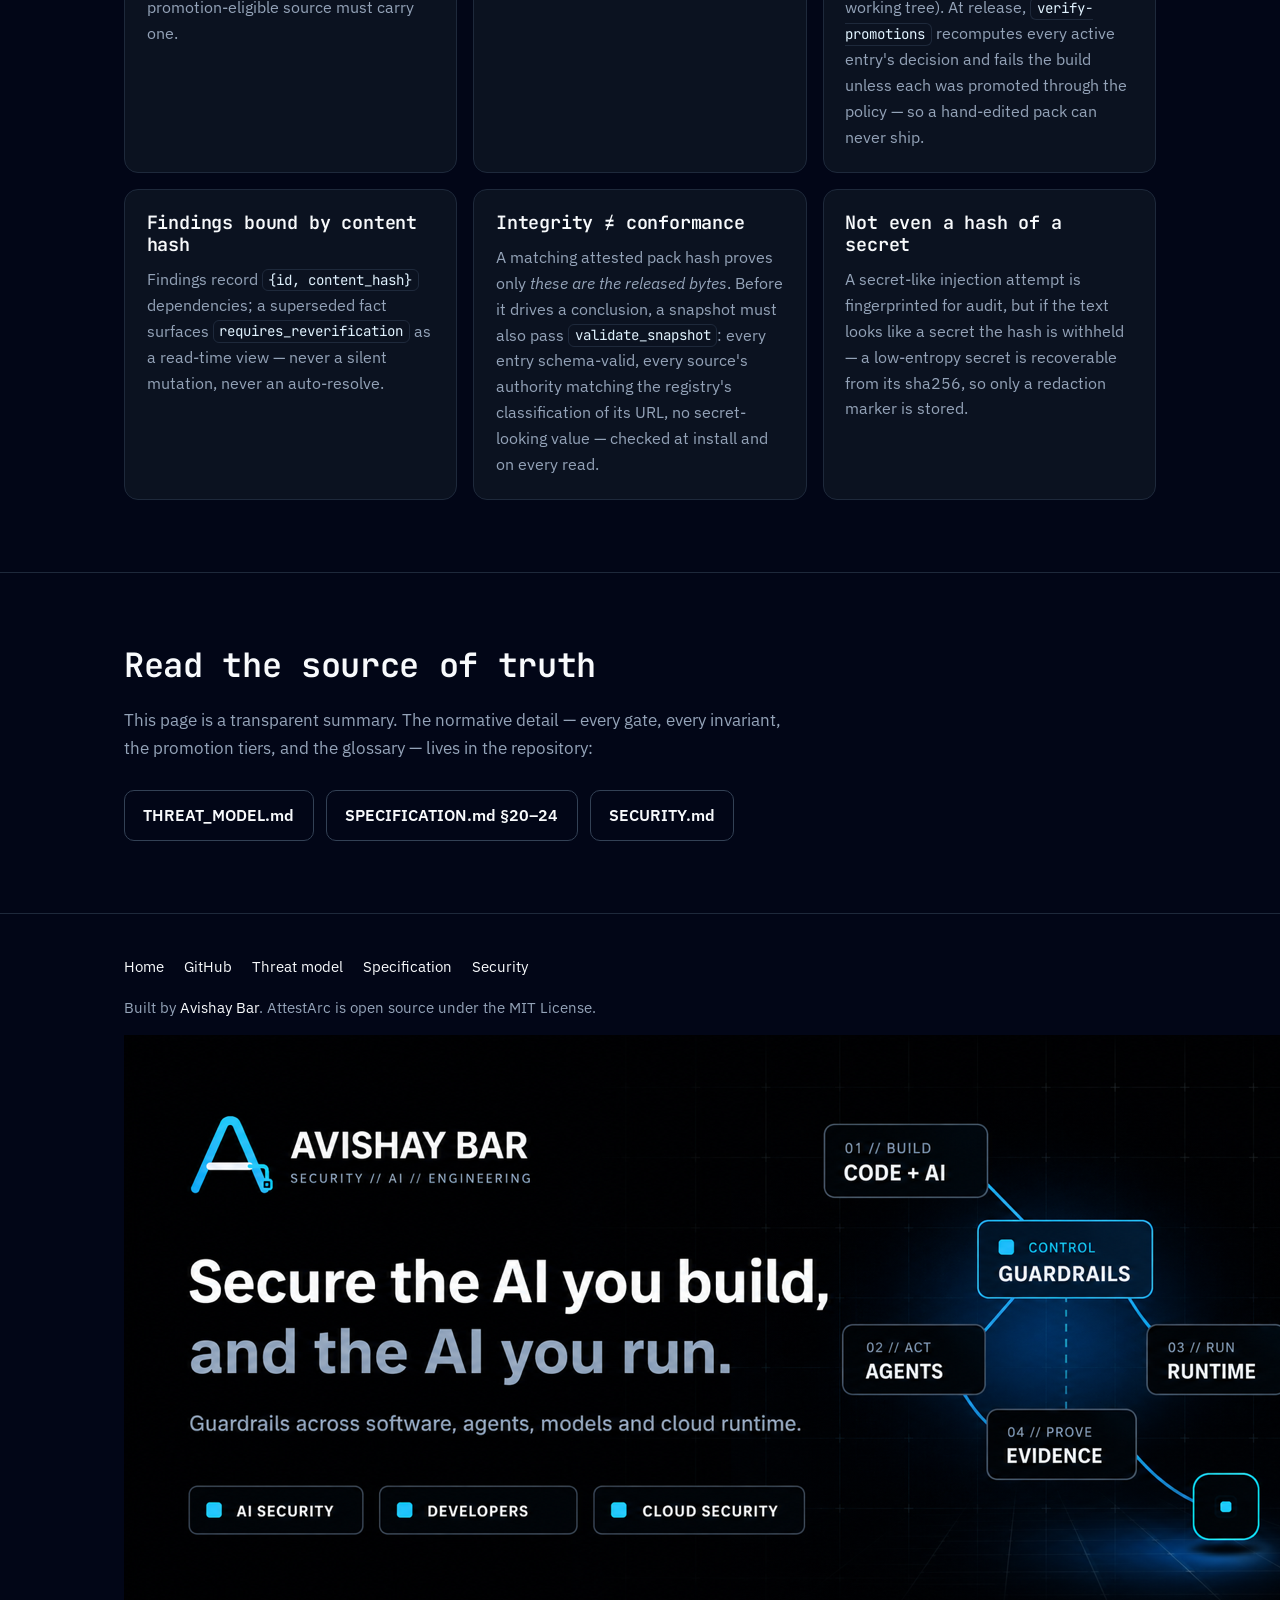
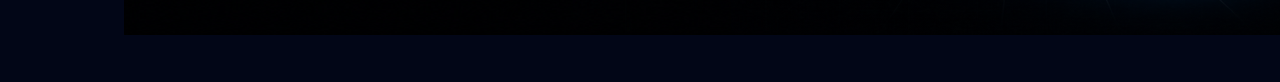
==== commit 1020a3c3: "harden runtime trust paths: pre-install semantic gate, resilient fallback, verified rollback, archiv" ====
--- a/docs/security.html
+++ b/docs/security.html
@@ -244,9 +244,12 @@
           never verify while state is left half-advanced. It <strong>verifies the archive's own
           attestation before extracting it</strong>, then <strong>safe-extracts</strong> the archive
           (refusing absolute paths, <code>..</code>, and symlink/hardlink members <em>before</em> writing
-          anything, and extracting member-by-member rather than <code>extractall</code>), re-verifies the
-          staged bytes, atomically renames the snapshot into place, and only then atomically advances client
-          state. Rollback memory (<code>~/.attestarc/state/</code>) and installed snapshots
+          anything, extracting member-by-member rather than <code>extractall</code>, and bounding member
+          count and per-file/total uncompressed size — re-checked against the bytes actually streamed — so a
+          decompression bomb is refused before it can exhaust disk), re-verifies the staged bytes, runs the
+          <strong>same semantic gate the assessor uses</strong> (<code>validate_snapshot</code> + consistency
+          + parse-completeness) so an attested-but-invalid snapshot can never advance the high-water mark,
+          atomically renames the snapshot into place, and only then atomically advances client state. Rollback memory (<code>~/.attestarc/state/</code>) and installed snapshots
           (<code>~/.attestarc/knowledge/snapshots/</code>) live in separate directories, and a
           <em>corrupt</em> — not merely absent — client-state file fails closed: the Updater refuses to
           advance and the assessor falls back to the in-package snapshot until an explicit reinit. The
@@ -293,6 +296,9 @@
               <tr><td>Manifest/pack tampered, rolled back, or frozen (expired)</td><td><strong>Discard</strong> the download; keep the installed last-known-good</td></tr>
               <tr><td>Downloaded bundle presents <code>mode: bootstrap</code></td><td><strong>Reject</strong> — bootstrap is valid only for the in-package snapshot</td></tr>
               <tr><td>Downloaded archive has an unsafe member (absolute path, <code>..</code>, symlink / hardlink / device)</td><td><strong>Refuse</strong> the whole extract before writing anything; nothing is installed</td></tr>
+              <tr><td>Downloaded archive is a decompression bomb (too many members, or over the per-file/total uncompressed cap)</td><td><strong>Refuse</strong> the extract before writing anything (caps re-checked against actual bytes streamed); nothing is installed</td></tr>
+              <tr><td>Rollback target (retained LKG) fails re-verification (missing, tampered, or recorded-digest mismatch)</td><td><strong>Skip</strong> it for the next-older verifiable snapshot; if none verify, fall back to the in-package bootstrap</td></tr>
+              <tr><td>Active (refreshed) snapshot fails verification at assessment time</td><td>Assessor <strong>falls back to the verified in-package bootstrap</strong> and continues (<code>fell_back_to_bootstrap</code>) — never reasons over the untrusted set nor aborts</td></tr>
               <tr><td>Client state present but corrupt (rollback memory lost)</td><td>Mark <code>_corrupt</code> and <strong>refuse</strong> to advance state; assessor falls back to the in-package snapshot until explicit reinit</td></tr>
               <tr><td>Installed knowledge expired (stale / frozen)</td><td>Warn; stays trusted as the last-known-good floor, but a stale down-gate fact (<code>effect: mitigation</code>/<code>neutral</code>) no longer drives a conclusion — only <code>risk-increasing</code> facts keep driving</td></tr>
               <tr><td>Snapshot violates its own trust contract (schema / provenance-vs-registry / secret)</td><td><code>validate_snapshot</code> withholds trust → set untrusted (<code>needs_review</code>); refused at install time</td></tr>
@@ -309,8 +315,10 @@
           knowledge version can be revoked. The single public revocation path
           (<code>verify_and_apply_revocation</code>) attests the revocation record against the anchor exactly
           like a bundle, records the revoked version(s), rolls the active snapshot back to the most recent
-          retained non-revoked one (or the in-package bootstrap when none remains), and marks findings
-          assessed under it <code>requires_reverification</code>. Because the internal caller-trusts-me apply
+          retained non-revoked one — <strong>re-verifying that rollback target</strong> (integrity +
+          recorded-digest match + semantic gate) before adopting it, so a tampered retained snapshot is never
+          silently reinstated, and falling back to the in-package bootstrap when none verify — and marks
+          findings assessed under it <code>requires_reverification</code>. Because the internal caller-trusts-me apply
           has no public entry point, a forged revocation cannot become an attacker's rollback primitive — and
           it <em>re-observes</em> affected findings rather than silently resolving them. This path is designed
           before it is needed.</p>
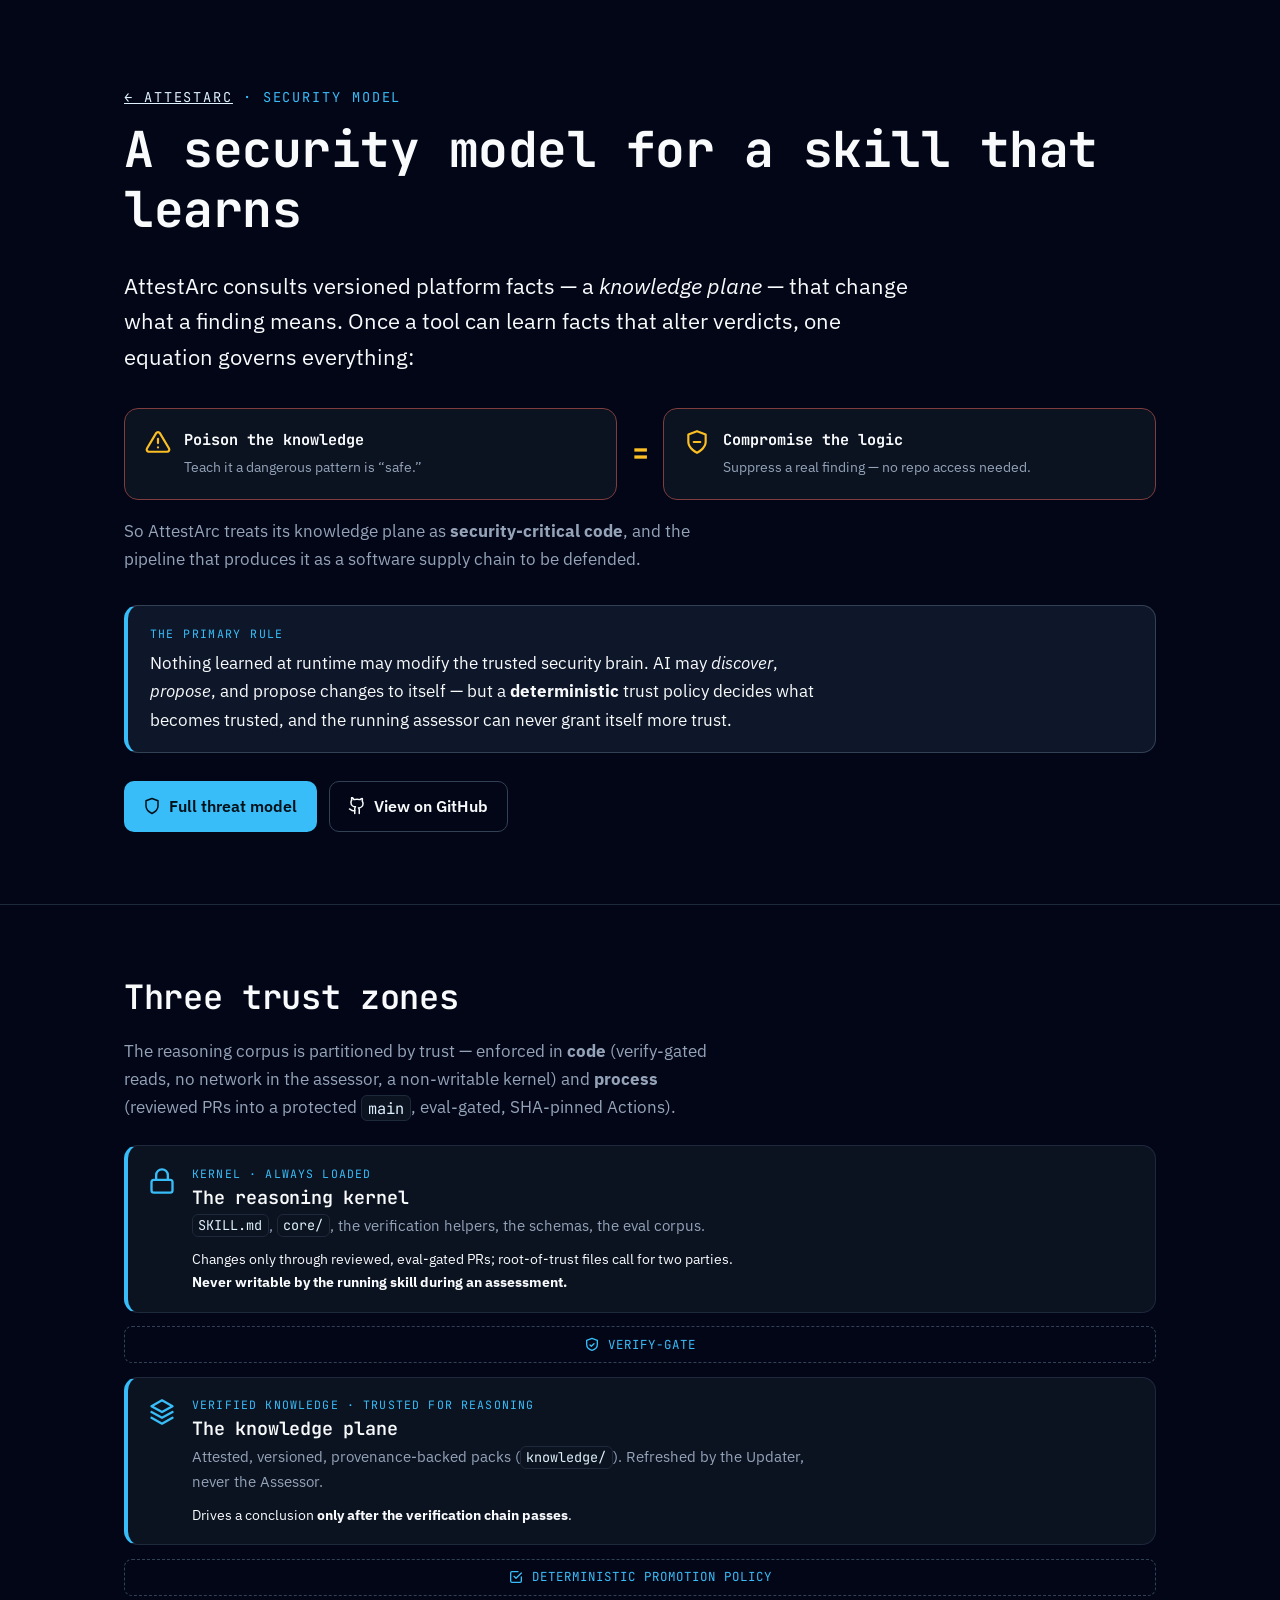
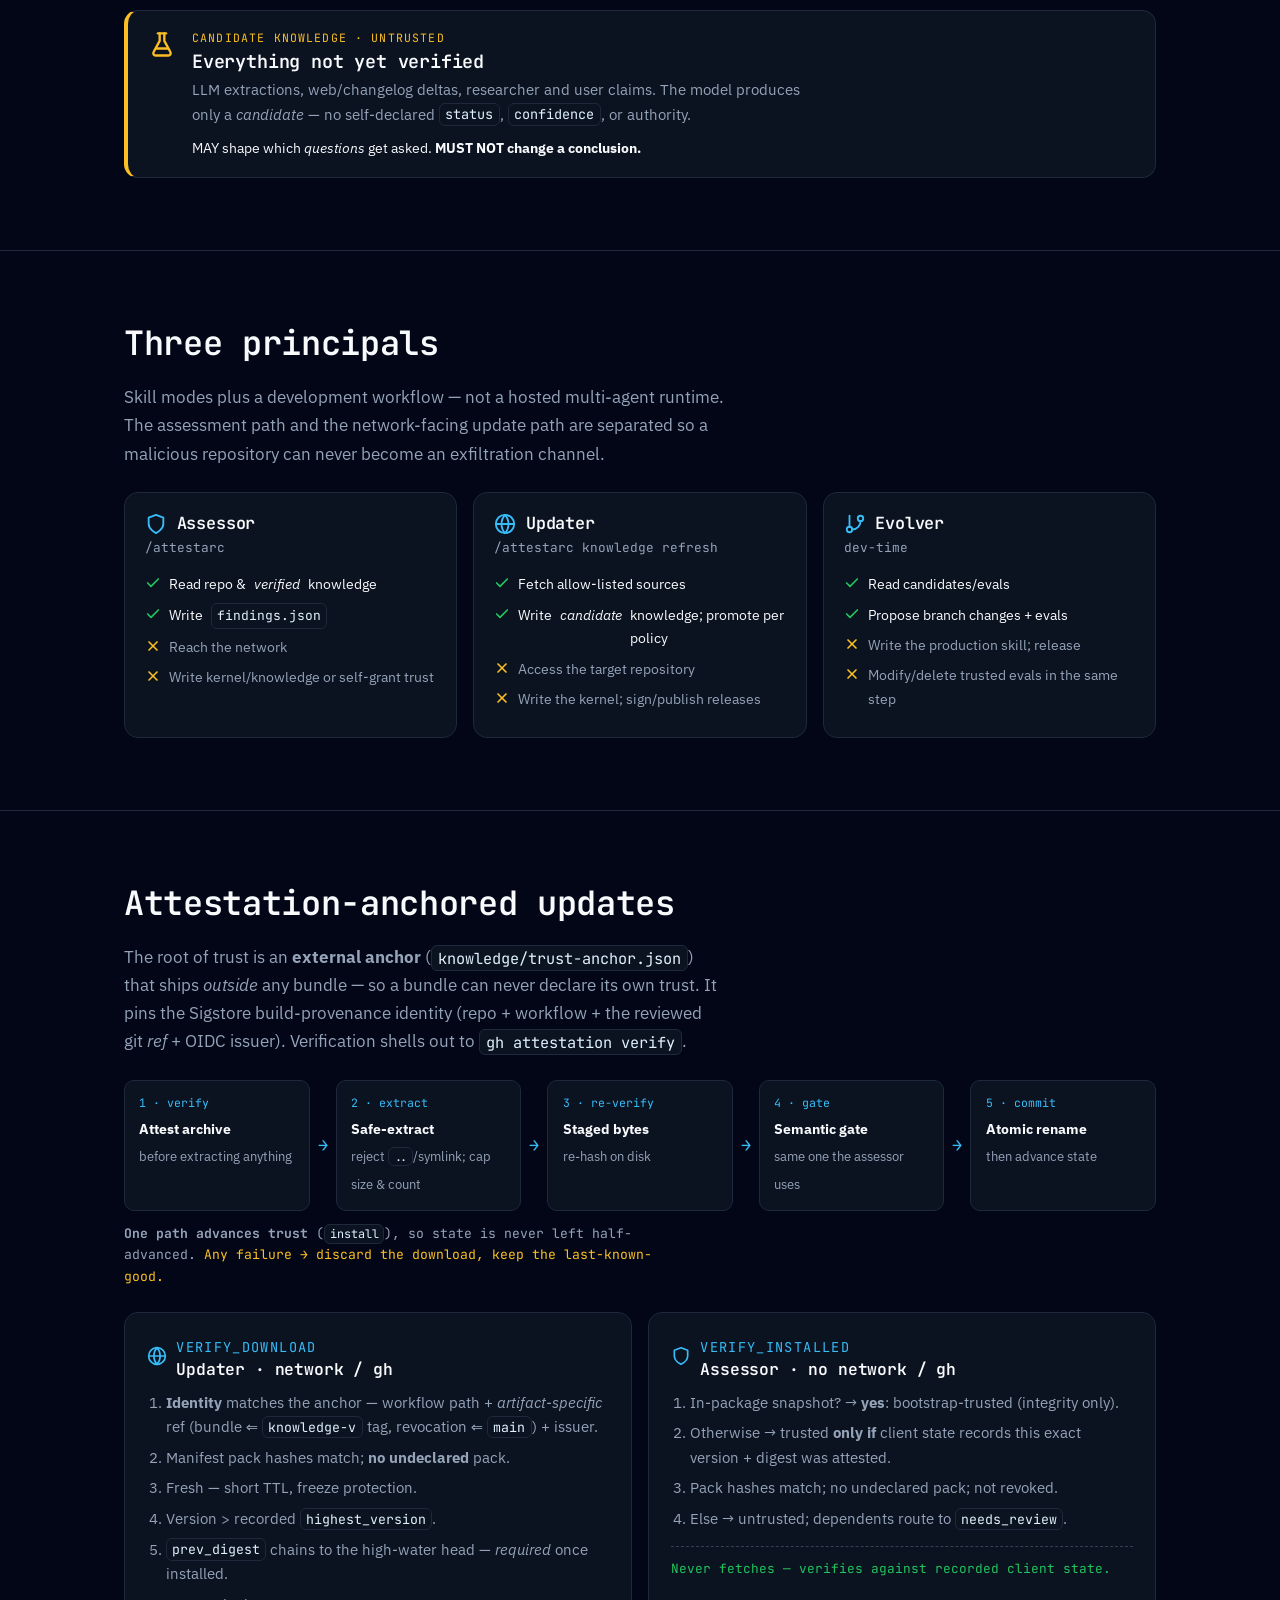
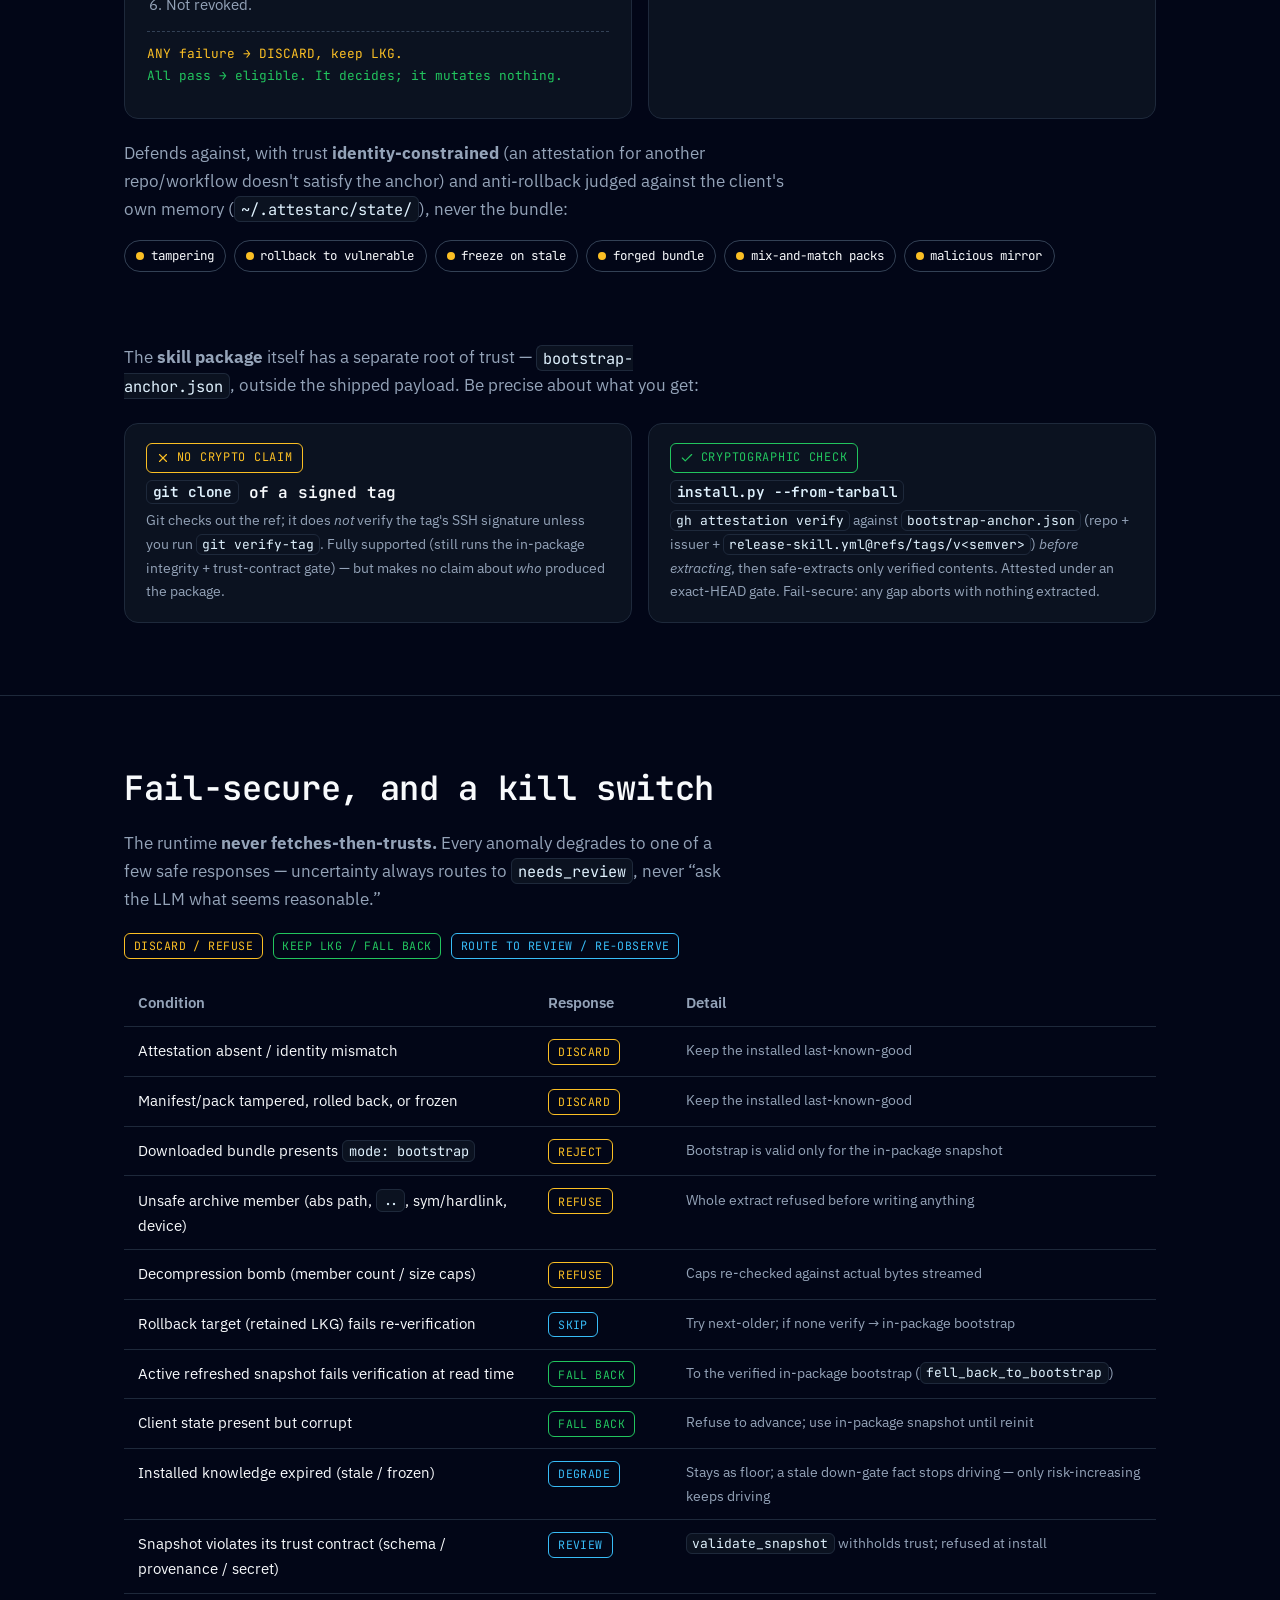
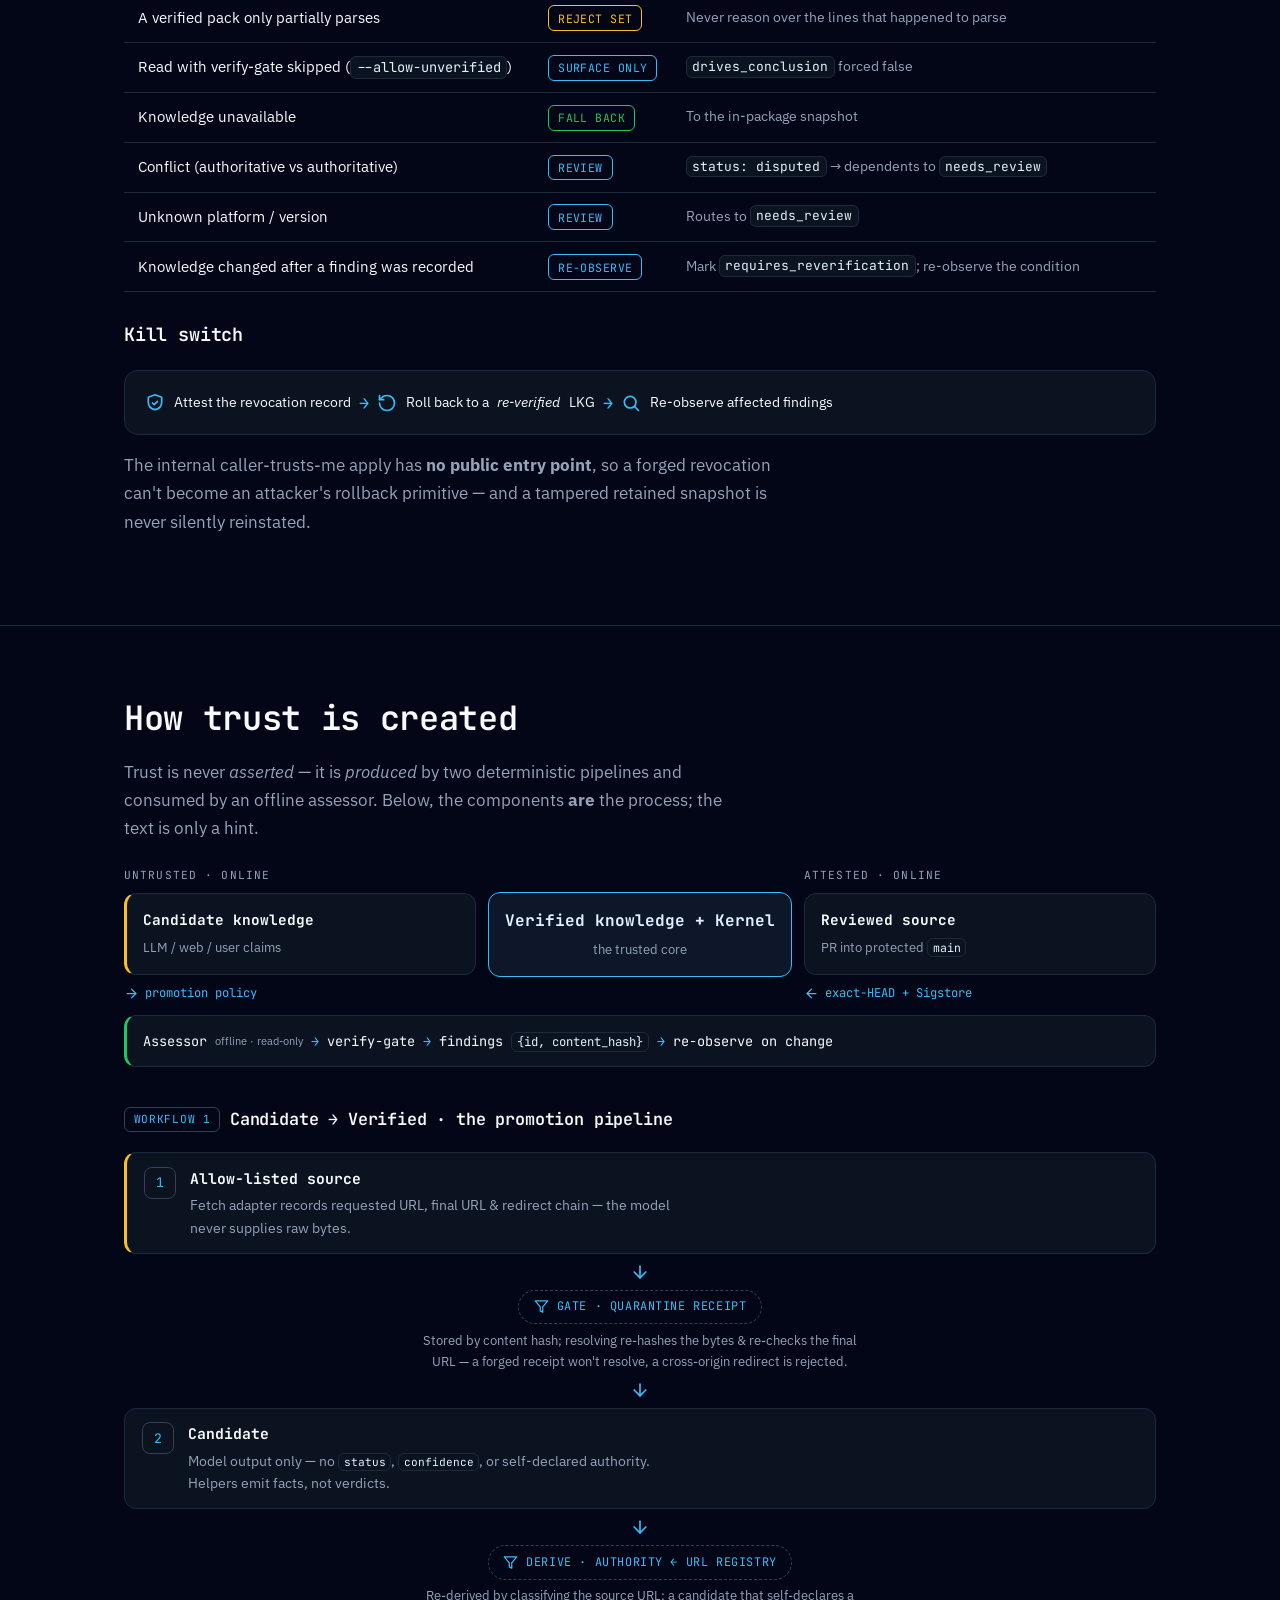
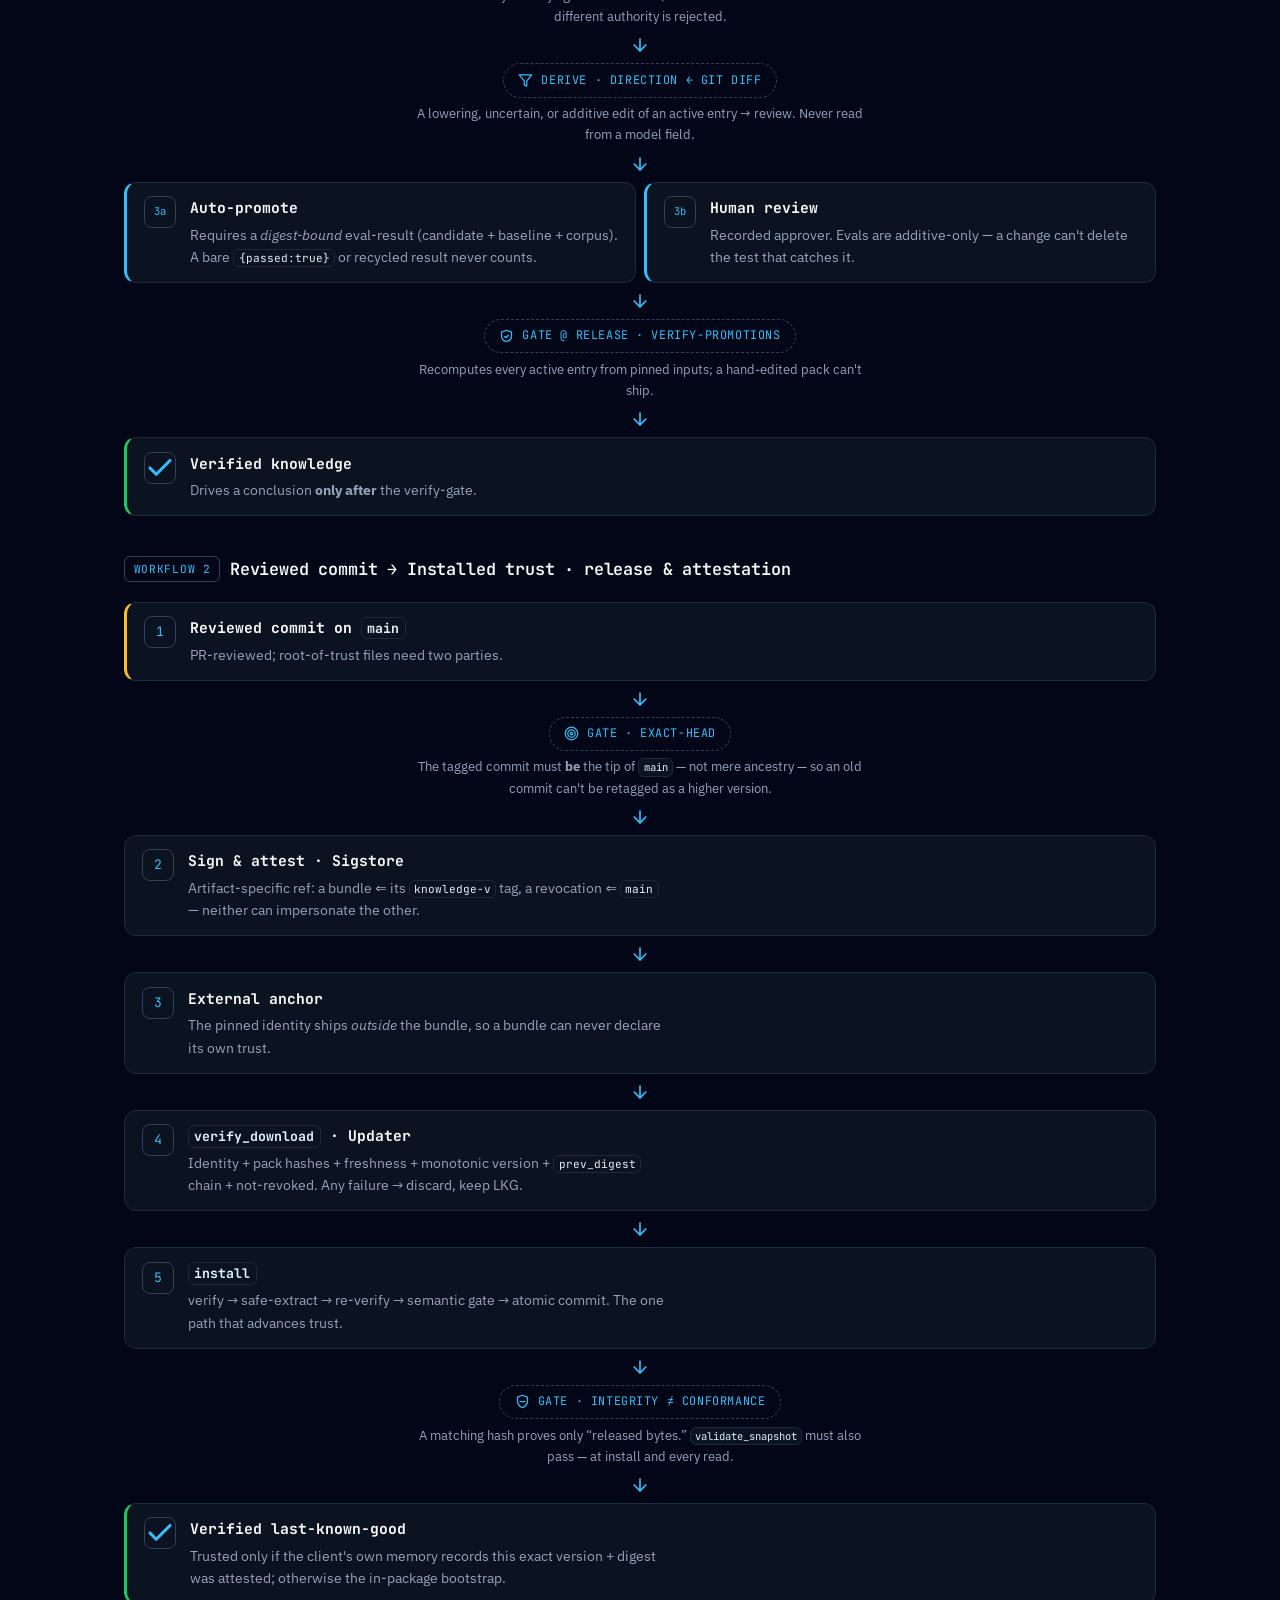
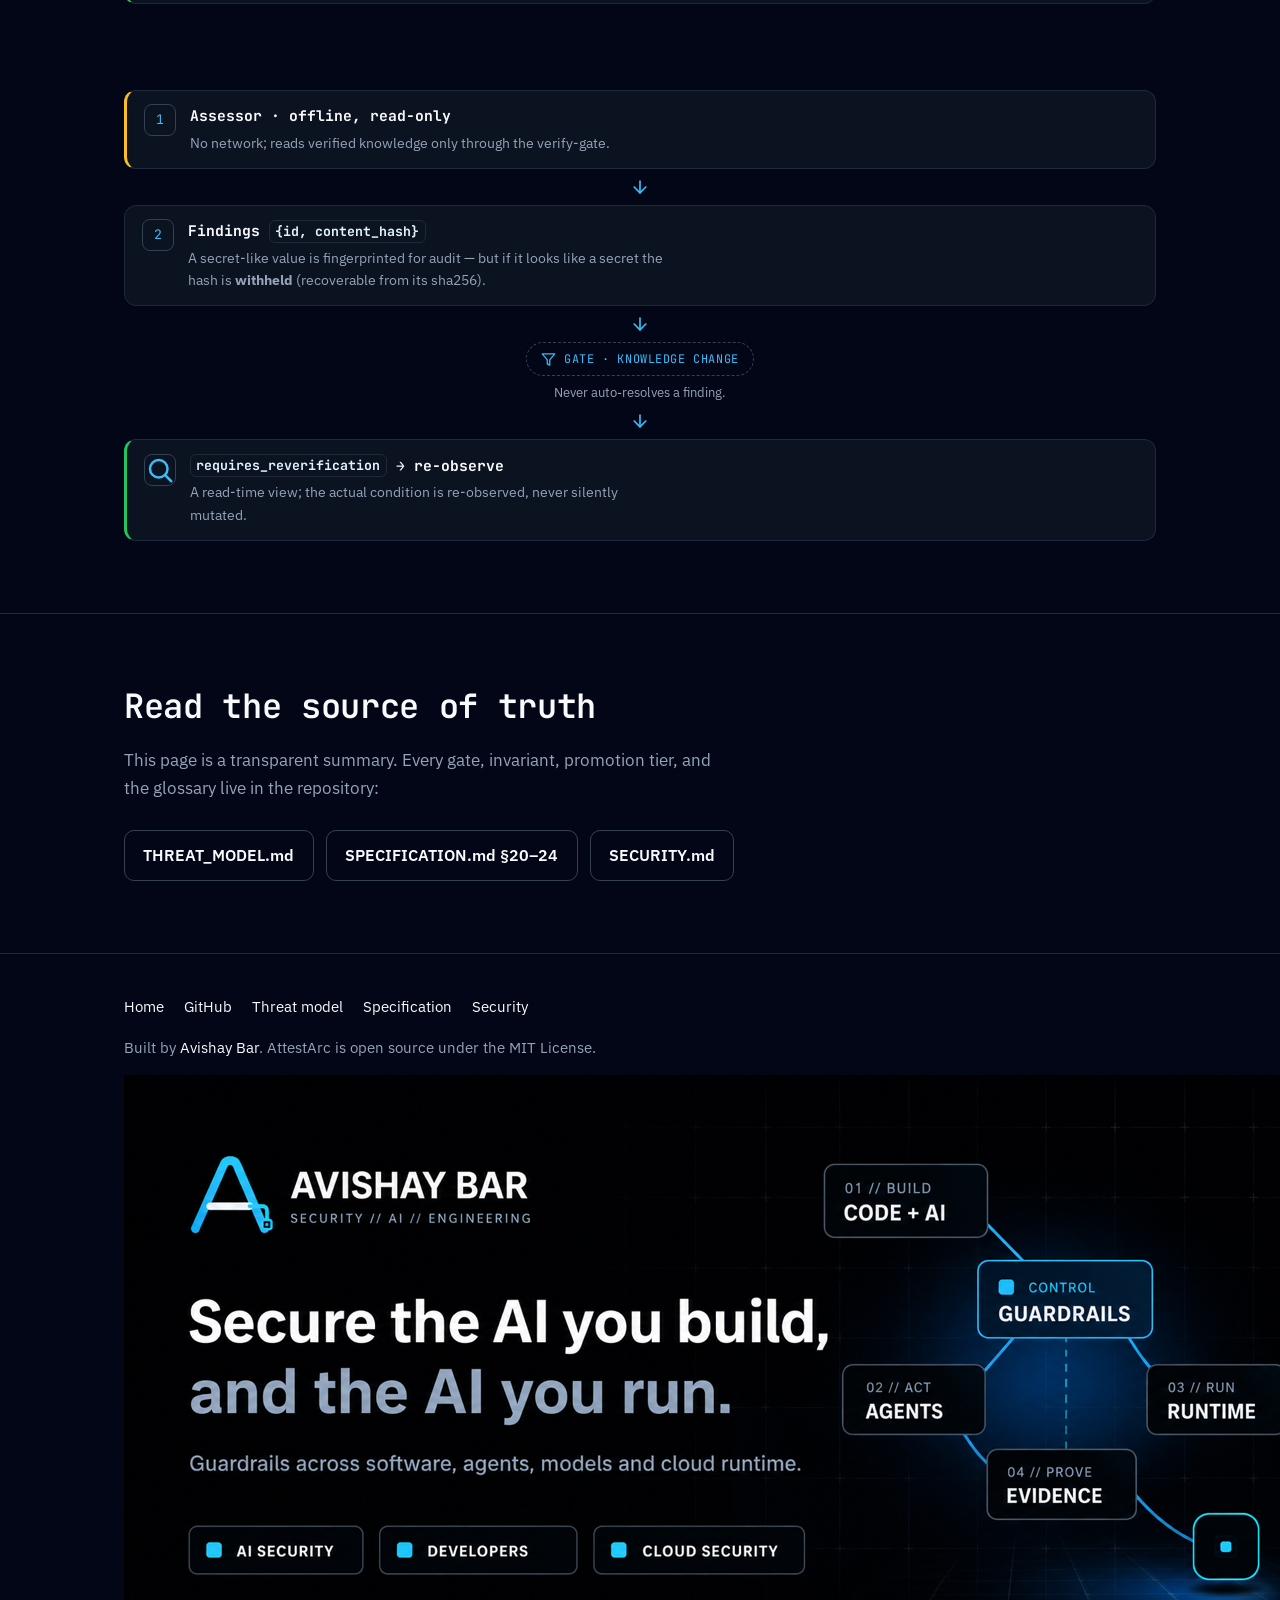
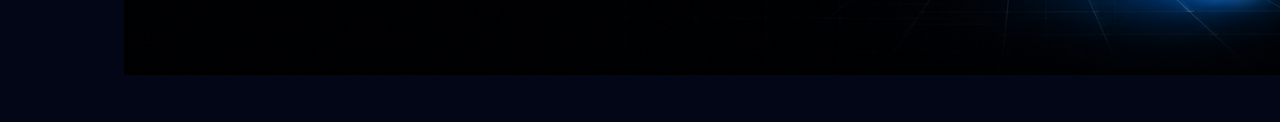
==== commit 5bdc42c7: "docs(site): make the security page process-visual; iconify home cards Replace the 12 text-heavy 'Wha" ====
--- a/docs/security.html
+++ b/docs/security.html
@@ -19,45 +19,226 @@
   <link rel="stylesheet" href="styles.css">
 
   <style>
-    /* Scoped to the security page: trust-zone stack + verify-flow columns.
-       Uses the same design tokens as styles.css — no new palette. */
-    .zone-stack { display: grid; gap: 0.9rem; margin-top: 1.5rem; }
+    /* Scoped to the security page. Uses the same design tokens as styles.css —
+       no new palette (sky = trusted/routed, green = pass/safe, amber = stop). */
+
+    .back-link { font-family: var(--font-mono); font-size: 0.85rem; }
+    .section-lede { max-width: 60ch; }
+
+    /* ── Hero equation: "poison knowledge = compromise logic" ───────────── */
+    .equation {
+      display: flex; flex-wrap: wrap; align-items: stretch; gap: 0.9rem;
+      margin: 2rem 0 0.5rem;
+    }
+    .eq-box {
+      flex: 1 1 240px; background: var(--surface); border: 1px solid var(--border);
+      border-radius: var(--radius); padding: 1.15rem 1.25rem;
+      display: flex; gap: 0.8rem; align-items: flex-start;
+    }
+    .eq-box.danger { border-color: #7f3d3d; }
+    .eq-box .ico { flex: none; color: var(--warn); margin-top: 2px; }
+    .eq-box .ico svg { width: 26px; height: 26px; display: block; }
+    .eq-box b { display: block; font-family: var(--font-mono); font-size: 0.95rem; color: var(--fg); }
+    .eq-box span { color: var(--fg-muted); font-size: 0.9rem; }
+    .eq-op {
+      flex: 0 0 auto; align-self: center; font-family: var(--font-mono);
+      font-size: 1.8rem; font-weight: 700; color: var(--warn);
+    }
+
+    /* ── Callout: the primary rule ──────────────────────────────────────── */
+    .callout {
+      margin-top: 2rem; background: var(--surface-2);
+      border: 1px solid var(--border-strong); border-left: 4px solid var(--accent);
+      border-radius: var(--radius); padding: 1.15rem 1.35rem;
+    }
+    .callout .tag {
+      font-family: var(--font-mono); font-size: 0.72rem; letter-spacing: 0.12em;
+      text-transform: uppercase; color: var(--accent); display: block; margin-bottom: 0.4rem;
+    }
+    .callout p { margin: 0; color: var(--fg); }
+
+    /* ── Trust zones ────────────────────────────────────────────────────── */
+    .zone-stack { display: grid; gap: 0.75rem; margin-top: 1.5rem; }
     .zone {
-      background: var(--surface);
-      border: 1px solid var(--border);
-      border-left: 4px solid var(--accent);
-      border-radius: var(--radius);
-      padding: 1.2rem 1.35rem;
+      position: relative; background: var(--surface); border: 1px solid var(--border);
+      border-left: 4px solid var(--accent); border-radius: var(--radius);
+      padding: 1.1rem 1.25rem; display: flex; gap: 1rem; align-items: flex-start;
     }
     .zone.candidate { border-left-color: var(--warn); }
+    .zone .z-ico { flex: none; color: var(--accent); margin-top: 3px; }
+    .zone.candidate .z-ico { color: var(--warn); }
+    .zone .z-ico svg { width: 28px; height: 28px; display: block; }
+    .zone .z-body { min-width: 0; }
     .zone .tag {
-      font-family: var(--font-mono);
-      font-size: 0.72rem;
-      letter-spacing: 0.12em;
-      text-transform: uppercase;
-      color: var(--accent);
-      display: block;
-      margin-bottom: 0.35rem;
+      font-family: var(--font-mono); font-size: 0.72rem; letter-spacing: 0.1em;
+      text-transform: uppercase; color: var(--accent); display: block; margin-bottom: 0.25rem;
     }
     .zone.candidate .tag { color: var(--warn); }
-    .zone h3 { margin: 0 0 0.4rem; }
-    .zone p { color: var(--fg-muted); margin: 0.2rem 0 0; font-size: 0.97rem; }
-    .zone .rule { color: var(--fg); font-size: 0.95rem; margin-top: 0.55rem; }
-
-    /* Two-column verify flow: Updater path vs Assessor path */
+    .zone h3 { margin: 0 0 0.3rem; }
+    .zone p { color: var(--fg-muted); margin: 0; font-size: 0.94rem; }
+    .zone .rule { color: var(--fg); font-size: 0.9rem; margin-top: 0.5rem; }
+    .gate-badge {
+      display: flex; align-items: center; justify-content: center; gap: 0.5rem;
+      font-family: var(--font-mono); font-size: 0.78rem; letter-spacing: 0.08em;
+      text-transform: uppercase; color: var(--accent);
+      border: 1px dashed var(--border-strong); border-radius: 8px;
+      padding: 0.45rem 0.8rem; margin: 0.1rem 0;
+    }
+    .gate-badge svg { width: 16px; height: 16px; }
+
+    /* ── Principals: 3 cards ────────────────────────────────────────────── */
+    .principals { display: grid; gap: 1rem; margin-top: 1.5rem; grid-template-columns: 1fr; }
+    @media (min-width: 720px) { .principals { grid-template-columns: repeat(3, 1fr); } }
+    .principal {
+      background: var(--surface); border: 1px solid var(--border);
+      border-radius: var(--radius); padding: 1.25rem;
+    }
+    .principal .p-head { display: flex; align-items: center; gap: 0.6rem; margin-bottom: 0.15rem; }
+    .principal .p-head .ico { color: var(--accent); flex: none; }
+    .principal .p-head .ico svg { width: 22px; height: 22px; display: block; }
+    .principal .p-head h3 { margin: 0; font-size: 1.05rem; }
+    .principal .cmd { font-family: var(--font-mono); font-size: 0.8rem; color: var(--fg-muted); margin: 0 0 0.9rem; }
+    .caplist { list-style: none; margin: 0; padding: 0; font-size: 0.9rem; }
+    .caplist li { display: flex; gap: 0.5rem; align-items: flex-start; margin-bottom: 0.4rem; color: var(--fg); }
+    .caplist li svg { width: 16px; height: 16px; flex: none; margin-top: 3px; }
+    .caplist li.may svg { color: var(--ok); }
+    .caplist li.no svg { color: var(--warn); }
+    .caplist li.no { color: var(--fg-muted); }
+
+    /* ── Install / verify pipeline ──────────────────────────────────────── */
+    .pipeline {
+      display: flex; flex-wrap: wrap; align-items: stretch; gap: 0.5rem;
+      margin-top: 1.5rem;
+    }
+    .pipe-step {
+      flex: 1 1 130px; background: var(--surface); border: 1px solid var(--border);
+      border-radius: 10px; padding: 0.8rem 0.9rem;
+    }
+    .pipe-step .n {
+      font-family: var(--font-mono); font-size: 0.72rem; color: var(--accent);
+      display: block; margin-bottom: 0.3rem;
+    }
+    .pipe-step b { font-size: 0.9rem; color: var(--fg); display: block; }
+    .pipe-step span { font-size: 0.8rem; color: var(--fg-muted); }
+    .pipe-arrow { align-self: center; color: var(--accent); font-family: var(--font-mono); font-weight: 700; }
+    .pipe-note {
+      margin-top: 0.75rem; font-family: var(--font-mono); font-size: 0.82rem; color: var(--fg-muted);
+    }
+    .pipe-note .discard { color: var(--warn); }
+
+    /* Two verify paths */
     .flow-cols { display: grid; gap: 1rem; margin-top: 1.5rem; }
     @media (min-width: 820px) { .flow-cols { grid-template-columns: 1fr 1fr; } }
     .flow { background: var(--surface); border: 1px solid var(--border); border-radius: var(--radius); padding: 1.2rem 1.35rem; }
-    .flow h3 { font-size: 1.05rem; }
-    .flow ol { margin: 0.6rem 0 0; padding-left: 1.2rem; color: var(--fg-muted); font-size: 0.95rem; }
+    .flow .f-head { display: flex; align-items: center; gap: 0.6rem; }
+    .flow .f-head .ico { color: var(--accent); flex: none; }
+    .flow .f-head .ico svg { width: 20px; height: 20px; display: block; }
+    .flow h3 { font-size: 1.02rem; margin: 0; }
+    .flow ol { margin: 0.7rem 0 0; padding-left: 1.2rem; color: var(--fg-muted); font-size: 0.92rem; }
     .flow ol li { margin-bottom: 0.4rem; }
-    .flow .verdict {
-      margin-top: 0.9rem; font-family: var(--font-mono); font-size: 0.82rem;
-      border-top: 1px dashed var(--border-strong); padding-top: 0.7rem;
-    }
+    .flow .verdict { margin-top: 0.9rem; font-family: var(--font-mono); font-size: 0.8rem; border-top: 1px dashed var(--border-strong); padding-top: 0.7rem; }
     .flow .discard { color: var(--warn); }
     .flow .trust { color: var(--ok); }
-    .back-link { font-family: var(--font-mono); font-size: 0.85rem; }
+
+    /* Chip rows (defends-against, response legend) */
+    .chips { display: flex; flex-wrap: wrap; gap: 0.5rem; margin-top: 1rem; }
+    .chip {
+      font-family: var(--font-mono); font-size: 0.78rem; padding: 0.3rem 0.7rem;
+      border-radius: 999px; border: 1px solid var(--border-strong);
+      color: var(--fg); display: inline-flex; align-items: center; gap: 0.4rem;
+    }
+    .chip::before { content: ""; width: 8px; height: 8px; border-radius: 50%; background: var(--warn); }
+    .chip.ok::before { background: var(--ok); }
+    .chip.route::before { background: var(--accent); }
+
+    /* Install package: 2 cards */
+    .pkg-cards { display: grid; gap: 1rem; margin-top: 1.5rem; grid-template-columns: 1fr; }
+    @media (min-width: 720px) { .pkg-cards { grid-template-columns: 1fr 1fr; } }
+    .pkg {
+      background: var(--surface); border: 1px solid var(--border); border-radius: var(--radius);
+      padding: 1.2rem 1.3rem;
+    }
+    .pkg .badge {
+      display: inline-flex; align-items: center; gap: 0.4rem; font-family: var(--font-mono);
+      font-size: 0.74rem; letter-spacing: 0.06em; text-transform: uppercase;
+      padding: 0.25rem 0.6rem; border-radius: 6px; margin-bottom: 0.6rem;
+    }
+    .pkg .badge svg { width: 14px; height: 14px; }
+    .pkg .badge.no { color: var(--warn); border: 1px solid var(--warn); }
+    .pkg .badge.yes { color: var(--ok); border: 1px solid var(--ok); }
+    .pkg h3 { font-size: 1rem; margin: 0 0 0.4rem; }
+    .pkg p { color: var(--fg-muted); font-size: 0.9rem; margin: 0; }
+
+    /* Fail-secure: response chip + compact rows */
+    .legend { display: flex; flex-wrap: wrap; gap: 0.6rem; margin: 1.25rem 0; }
+    .resp {
+      font-family: var(--font-mono); font-size: 0.72rem; letter-spacing: 0.04em;
+      padding: 0.15rem 0.55rem; border-radius: 6px; white-space: nowrap;
+      border: 1px solid var(--border-strong); color: var(--fg);
+    }
+    .resp.stop { color: var(--warn); border-color: var(--warn); }
+    .resp.safe { color: var(--ok); border-color: var(--ok); }
+    .resp.route { color: var(--accent); border-color: var(--accent); }
+    table td .resp { display: inline-block; }
+    .fs-table td:first-child { color: var(--fg); }
+    .fs-table td:last-child { color: var(--fg-muted); font-size: 0.9rem; }
+
+    /* Kill switch diagram */
+    .killswitch {
+      display: flex; flex-wrap: wrap; align-items: center; gap: 0.5rem;
+      margin-top: 1.5rem; background: var(--surface); border: 1px solid var(--border);
+      border-radius: var(--radius); padding: 1.1rem 1.25rem;
+    }
+    .ks-step { display: flex; align-items: center; gap: 0.55rem; font-size: 0.88rem; color: var(--fg); }
+    .ks-step .ico { color: var(--accent); flex: none; }
+    .ks-step .ico svg { width: 20px; height: 20px; display: block; }
+    .ks-arrow { color: var(--accent); font-family: var(--font-mono); font-weight: 700; }
+
+    /* ── Architecture map: two pipelines feed a trusted core ────────────── */
+    .archmap { display: grid; gap: 0.75rem; margin-top: 1.5rem; grid-template-columns: 1fr; }
+    @media (min-width: 860px) { .archmap { grid-template-columns: 1fr auto 1fr; align-items: center; } }
+    .am-col { display: flex; flex-direction: column; gap: 0.5rem; }
+    .am-kicker { font-family: var(--font-mono); font-size: 0.7rem; letter-spacing: 0.1em; text-transform: uppercase; color: var(--fg-muted); }
+    .am-box { background: var(--surface); border: 1px solid var(--border); border-radius: 12px; padding: 0.9rem 1rem; }
+    .am-box b { font-family: var(--font-mono); font-size: 0.9rem; color: var(--fg); display: block; }
+    .am-box small { color: var(--fg-muted); font-size: 0.8rem; }
+    .am-box.warn { border-left: 3px solid var(--warn); }
+    .am-box.core { border: 1px solid var(--accent); background: var(--surface-2); text-align: center; }
+    .am-box.core b { color: var(--accent-contrast); font-size: 1rem; }
+    .am-flow { font-family: var(--font-mono); font-size: 0.76rem; color: var(--accent); display: flex; align-items: center; gap: 0.4rem; }
+    .am-flow svg { width: 15px; height: 15px; flex: none; }
+    .am-out {
+      margin-top: 0.75rem; background: var(--surface); border: 1px solid var(--border);
+      border-left: 3px solid var(--ok); border-radius: 12px; padding: 0.85rem 1rem;
+      font-family: var(--font-mono); font-size: 0.85rem; color: var(--fg);
+      display: flex; flex-wrap: wrap; align-items: center; gap: 0.5rem;
+    }
+    .am-out .sep { color: var(--accent); font-weight: 700; }
+    .am-out small { color: var(--fg-muted); font-family: var(--font-sans); }
+
+    /* ── Workflow stepper: components are the process, text is a hint ───── */
+    .wf { margin-top: 1.25rem; display: grid; gap: 0.5rem; }
+    .wf-step { display: flex; gap: 0.9rem; align-items: flex-start; background: var(--surface); border: 1px solid var(--border); border-radius: 12px; padding: 0.85rem 1.05rem; }
+    .wf-step .num { flex: none; width: 2rem; height: 2rem; border-radius: 8px; display: grid; place-items: center; font-family: var(--font-mono); font-size: 0.82rem; color: var(--accent); border: 1px solid var(--border-strong); }
+    .wf-step .body { min-width: 0; }
+    .wf-step b { font-family: var(--font-mono); font-size: 0.92rem; color: var(--fg); display: block; }
+    .wf-step .hint { color: var(--fg-muted); font-size: 0.85rem; margin: 0.2rem 0 0; max-width: 60ch; }
+    .wf-step .hint code, .wf-gwrap .hint code { font-size: 0.82em; }
+    .wf-step.start { border-left: 3px solid var(--warn); }
+    .wf-step.end { border-left: 3px solid var(--ok); }
+    .wf-gwrap { display: flex; flex-direction: column; align-items: center; gap: 0.35rem; text-align: center; }
+    .wf-gate { display: inline-flex; align-items: center; gap: 0.5rem; font-family: var(--font-mono); font-size: 0.74rem; letter-spacing: 0.05em; text-transform: uppercase; color: var(--accent); border: 1px dashed var(--border-strong); border-radius: 999px; padding: 0.4rem 0.9rem; }
+    .wf-gate svg { width: 15px; height: 15px; flex: none; }
+    .wf-gwrap .hint { color: var(--fg-muted); font-size: 0.8rem; margin: 0; max-width: 56ch; }
+    .wf-arrow { display: flex; justify-content: center; color: var(--accent); line-height: 0; }
+    .wf-arrow svg { width: 20px; height: 20px; }
+    .wf-branch { display: grid; gap: 0.5rem; grid-template-columns: 1fr; }
+    @media (min-width: 640px) { .wf-branch { grid-template-columns: 1fr 1fr; } }
+    .wf-branch .wf-step { border-left: 3px solid var(--accent); }
+    .wf-branch .num { font-size: 0.66rem; }
+    .wf-h3 { display: flex; align-items: center; gap: 0.6rem; margin-top: 2.5rem; flex-wrap: wrap; }
+    .wf-h3 h3 { margin: 0; font-size: 1.05rem; }
+    .wf-h3 .badge { font-family: var(--font-mono); font-size: 0.7rem; letter-spacing: 0.06em; text-transform: uppercase; color: var(--accent); border: 1px solid var(--border-strong); border-radius: 6px; padding: 0.15rem 0.55rem; }
   </style>
 </head>
 <body>
@@ -71,13 +252,32 @@
         <p class="eyebrow"><a class="back-link" href="index.html">← AttestArc</a> · Security model</p>
         <h1 id="intro-h">A security model for a skill that learns</h1>
         <p class="lede">AttestArc consults versioned platform facts — a <em>knowledge plane</em> — that
-          change what a finding means. The moment a tool can learn facts that alter verdicts,
-          <strong>poisoning its knowledge becomes equivalent to compromising its logic.</strong></p>
-        <p class="muted">Teaching AttestArc that a dangerous pattern is “safe” would suppress a real
-          finding without ever touching the target repository. So AttestArc treats its knowledge plane as
+          change what a finding means. Once a tool can learn facts that alter verdicts, one equation
+          governs everything:</p>
+
+        <div class="equation reveal" role="img"
+             aria-label="Poisoning AttestArc's knowledge is equivalent to compromising its logic: teaching it that a dangerous pattern is safe would suppress a real finding without ever touching the target repository.">
+          <div class="eq-box danger">
+            <span class="ico" aria-hidden="true"><svg viewBox="0 0 24 24" fill="none" stroke="currentColor" stroke-width="2" stroke-linecap="round" stroke-linejoin="round"><path d="M10.29 3.86 1.82 18a2 2 0 0 0 1.71 3h16.94a2 2 0 0 0 1.71-3L13.71 3.86a2 2 0 0 0-3.42 0Z"/><line x1="12" y1="9" x2="12" y2="13"/><line x1="12" y1="17" x2="12.01" y2="17"/></svg></span>
+            <div><b>Poison the knowledge</b><span>Teach it a dangerous pattern is “safe.”</span></div>
+          </div>
+          <div class="eq-op" aria-hidden="true">=</div>
+          <div class="eq-box danger">
+            <span class="ico" aria-hidden="true"><svg viewBox="0 0 24 24" fill="none" stroke="currentColor" stroke-width="2" stroke-linecap="round" stroke-linejoin="round"><path d="M12 22s8-4 8-10V5l-8-3-8 3v7c0 6 8 10 8 10Z"/><line x1="9" y1="12" x2="15" y2="12"/></svg></span>
+            <div><b>Compromise the logic</b><span>Suppress a real finding — no repo access needed.</span></div>
+          </div>
+        </div>
+
+        <p class="muted section-lede">So AttestArc treats its knowledge plane as
           <strong>security-critical code</strong>, and the pipeline that produces it as a software supply
-          chain to be defended. This page explains, transparently, how that works — and what is novel
-          about it.</p>
+          chain to be defended.</p>
+
+        <div class="callout reveal">
+          <span class="tag">The primary rule</span>
+          <p>Nothing learned at runtime may modify the trusted security brain. AI may <em>discover</em>,
+            <em>propose</em>, and propose changes to itself — but a <strong>deterministic</strong> trust
+            policy decides what becomes trusted, and the running assessor can never grant itself more trust.</p>
+        </div>
 
         <div class="cta-row">
           <a class="btn btn-primary" href="https://github.com/avishayil/attestarc-skill/blob/main/THREAT_MODEL.md" target="_blank" rel="noopener">
@@ -89,12 +289,6 @@
             View on GitHub
           </a>
         </div>
-
-        <p class="muted reveal" style="margin-top:1.75rem"><strong>The primary rule.</strong>
-          Nothing learned at runtime may directly modify the trusted security brain. AI may discover
-          knowledge, propose knowledge, and propose changes to itself — but a <em>deterministic</em>
-          trust policy decides what becomes trusted, and the running assessor can never grant itself
-          more trust.</p>
       </div>
     </section>
 
@@ -102,45 +296,55 @@
     <section aria-labelledby="zones-h">
       <div class="container">
         <h2 id="zones-h" class="reveal">Three trust zones</h2>
-        <p class="muted reveal">AttestArc's reasoning corpus is partitioned by trust. The
-          kernel/knowledge boundary is enforced in <strong>code</strong> (the assessor reads knowledge
-          only through a verify-gate, its helpers contain no network code, the kernel is not writable
-          during an assessment) and in <strong>process</strong> (all changes land via reviewed PRs into a
-          protected <code>main</code>, gated by the eval corpus and SHA-pinned Actions; the attest+publish
-          job is confined to a protected <code>knowledge-release</code> environment restricted to signed,
-          immutable <code>knowledge-v*</code> tags; root-of-trust files
-          additionally call for two-party review — enforced where a second reviewer is available,
-          aspirational on a single-maintainer repo).</p>
+        <p class="muted reveal section-lede">The reasoning corpus is partitioned by trust — enforced in
+          <strong>code</strong> (verify-gated reads, no network in the assessor, a non-writable kernel) and
+          <strong>process</strong> (reviewed PRs into a protected <code>main</code>, eval-gated,
+          SHA-pinned Actions).</p>
 
         <div class="zone-stack reveal" role="img"
-             aria-label="Three stacked trust zones: Kernel (highly trusted, never runtime-mutated) above Verified Knowledge (trusted for reasoning after verification) above Candidate Knowledge (untrusted; shapes questions only).">
+             aria-label="Three stacked trust zones from most to least trusted. Kernel: highly trusted, always loaded, never runtime-mutated. A verify-gate sits between the kernel and verified knowledge. Verified knowledge: trusted for reasoning only after the verification chain passes. A second gate — the deterministic promotion policy — sits between candidate and verified knowledge. Candidate knowledge: untrusted; may shape investigation questions but must not change a conclusion.">
           <div class="zone">
-            <span class="tag">Kernel · highly trusted · always loaded</span>
-            <h3>The reasoning kernel</h3>
-            <p><code>SKILL.md</code>, <code>core/</code> (methodology, severity, evidence, agent-safety,
-              promotion-policy…), the verification helpers, the schemas, and the eval corpus.</p>
-            <p class="rule">Changes only through reviewed PRs, gated by the eval corpus; root-of-trust
-              files call for two-party review (enforced where a second reviewer exists). <strong>Never
-              writable by the running skill during an assessment.</strong></p>
-          </div>
+            <span class="z-ico" aria-hidden="true"><svg viewBox="0 0 24 24" fill="none" stroke="currentColor" stroke-width="2" stroke-linecap="round" stroke-linejoin="round"><rect x="3" y="11" width="18" height="11" rx="2"/><path d="M7 11V7a5 5 0 0 1 10 0v4"/></svg></span>
+            <div class="z-body">
+              <span class="tag">Kernel · always loaded</span>
+              <h3>The reasoning kernel</h3>
+              <p><code>SKILL.md</code>, <code>core/</code>, the verification helpers, the schemas, the eval corpus.</p>
+              <p class="rule">Changes only through reviewed, eval-gated PRs; root-of-trust files call for two
+                parties. <strong>Never writable by the running skill during an assessment.</strong></p>
+            </div>
+          </div>
+
+          <div class="gate-badge" aria-hidden="true">
+            <svg viewBox="0 0 24 24" fill="none" stroke="currentColor" stroke-width="2" stroke-linecap="round" stroke-linejoin="round"><path d="M12 2 4 5v6c0 5 3.5 8 8 9 4.5-1 8-4 8-9V5l-8-3Z"/><path d="m9 12 2 2 4-4"/></svg>
+            verify-gate
+          </div>
+
           <div class="zone">
-            <span class="tag">Verified knowledge · trusted for reasoning</span>
-            <h3>The knowledge plane</h3>
-            <p>Attested, versioned, temporal, provenance-backed packs (<code>knowledge/</code>). Refreshed
-              by the Updater, never by the Assessor.</p>
-            <p class="rule">Drives a conclusion <strong>only after the verification chain passes</strong>;
-              the in-package snapshot is bootstrap-trusted because it rode in with the skill package
-              (whose own authenticity is checked at install time by the attested-tarball path, below).</p>
-          </div>
+            <span class="z-ico" aria-hidden="true"><svg viewBox="0 0 24 24" fill="none" stroke="currentColor" stroke-width="2" stroke-linecap="round" stroke-linejoin="round"><path d="m12 2 9 5-9 5-9-5 9-5Z"/><path d="m3 12 9 5 9-5"/><path d="m3 17 9 5 9-5"/></svg></span>
+            <div class="z-body">
+              <span class="tag">Verified knowledge · trusted for reasoning</span>
+              <h3>The knowledge plane</h3>
+              <p>Attested, versioned, provenance-backed packs (<code>knowledge/</code>). Refreshed by the
+                Updater, never the Assessor.</p>
+              <p class="rule">Drives a conclusion <strong>only after the verification chain passes</strong>.</p>
+            </div>
+          </div>
+
+          <div class="gate-badge" aria-hidden="true">
+            <svg viewBox="0 0 24 24" fill="none" stroke="currentColor" stroke-width="2" stroke-linecap="round" stroke-linejoin="round"><path d="M9 11l3 3 8-8"/><path d="M20 12v6a2 2 0 0 1-2 2H6a2 2 0 0 1-2-2V6a2 2 0 0 1 2-2h9"/></svg>
+            deterministic promotion policy
+          </div>
+
           <div class="zone candidate">
-            <span class="tag">Candidate knowledge · untrusted</span>
-            <h3>Everything not yet verified</h3>
-            <p>LLM extractions, web and changelog deltas, researcher claims, user feedback, conflicting
-              evidence. The model produces only a <em>candidate</em> (no <code>status</code>/<code>confidence</code>,
-              no self-declared source authority); those trusted fields are assigned by promotion, never the model.</p>
-            <p class="rule">MAY influence which <em>investigation questions</em> are asked. <strong>MUST
-              NOT change a security conclusion.</strong> Becomes verified only by passing deterministic
-              promotion policy.</p>
+            <span class="z-ico" aria-hidden="true"><svg viewBox="0 0 24 24" fill="none" stroke="currentColor" stroke-width="2" stroke-linecap="round" stroke-linejoin="round"><path d="M10 2v6.5L4.8 18a2 2 0 0 0 1.7 3h11a2 2 0 0 0 1.7-3L14 8.5V2"/><path d="M8.5 2h7"/><path d="M7 15h10"/></svg></span>
+            <div class="z-body">
+              <span class="tag">Candidate knowledge · untrusted</span>
+              <h3>Everything not yet verified</h3>
+              <p>LLM extractions, web/changelog deltas, researcher and user claims. The model produces only a
+                <em>candidate</em> — no self-declared <code>status</code>, <code>confidence</code>, or authority.</p>
+              <p class="rule">MAY shape which <em>questions</em> get asked. <strong>MUST NOT change a
+                conclusion.</strong></p>
+            </div>
           </div>
         </div>
       </div>
@@ -150,33 +354,52 @@
     <section aria-labelledby="principals-h">
       <div class="container">
         <h2 id="principals-h" class="reveal">Three principals</h2>
-        <p class="muted reveal">The assessment path and the network-facing update path are separate
-          principals with disjoint capabilities — <strong>skill modes plus a development workflow</strong>,
-          not a hosted multi-agent runtime. The separation is <em>structural and documented</em>: the
-          assessor path simply contains no fetch step, and ingestion lives upstream. The Assessor and
-          Updater are separated precisely so a malicious repository cannot turn the assessment path into a
-          network-egress or exfiltration channel.</p>
-        <div class="table-wrap reveal">
-          <table>
-            <thead><tr><th scope="col">Principal</th><th scope="col">May</th><th scope="col">MUST NOT</th></tr></thead>
-            <tbody>
-              <tr>
-                <td><strong>Assessor</strong><br><code>/attestarc</code></td>
-                <td>Read repo; read <em>verified</em> knowledge; write <code>findings.json</code></td>
-                <td>Reach the network; write kernel or knowledge; grant itself trust</td>
-              </tr>
-              <tr>
-                <td><strong>Updater</strong><br><code>/attestarc knowledge refresh</code></td>
-                <td>Read allow-listed sources over the network; write <em>candidate</em> knowledge; promote per policy</td>
-                <td>Access the target repository; write the kernel; sign/publish releases</td>
-              </tr>
-              <tr>
-                <td><strong>Evolver</strong><br><span class="muted">(dev-time)</span></td>
-                <td>Read candidates/evals; propose branch changes + evals</td>
-                <td>Write the production skill; release; modify or delete trusted evals in the same trust step</td>
-              </tr>
-            </tbody>
-          </table>
+        <p class="muted reveal section-lede">Skill modes plus a development workflow — not a hosted
+          multi-agent runtime. The assessment path and the network-facing update path are separated so a
+          malicious repository can never become an exfiltration channel.</p>
+
+        <div class="principals reveal">
+          <div class="principal">
+            <div class="p-head">
+              <span class="ico" aria-hidden="true"><svg viewBox="0 0 24 24" fill="none" stroke="currentColor" stroke-width="2" stroke-linecap="round" stroke-linejoin="round"><path d="M12 22s8-4 8-10V5l-8-3-8 3v7c0 6 8 10 8 10Z"/></svg></span>
+              <h3>Assessor</h3>
+            </div>
+            <p class="cmd">/attestarc</p>
+            <ul class="caplist">
+              <li class="may"><svg viewBox="0 0 24 24" fill="none" stroke="currentColor" stroke-width="2.5" stroke-linecap="round" stroke-linejoin="round" aria-hidden="true"><path d="M20 6 9 17l-5-5"/></svg>Read repo &amp; <em>verified</em> knowledge</li>
+              <li class="may"><svg viewBox="0 0 24 24" fill="none" stroke="currentColor" stroke-width="2.5" stroke-linecap="round" stroke-linejoin="round" aria-hidden="true"><path d="M20 6 9 17l-5-5"/></svg>Write <code>findings.json</code></li>
+              <li class="no"><svg viewBox="0 0 24 24" fill="none" stroke="currentColor" stroke-width="2.5" stroke-linecap="round" stroke-linejoin="round" aria-hidden="true"><path d="M18 6 6 18"/><path d="m6 6 12 12"/></svg>Reach the network</li>
+              <li class="no"><svg viewBox="0 0 24 24" fill="none" stroke="currentColor" stroke-width="2.5" stroke-linecap="round" stroke-linejoin="round" aria-hidden="true"><path d="M18 6 6 18"/><path d="m6 6 12 12"/></svg>Write kernel/knowledge or self-grant trust</li>
+            </ul>
+          </div>
+
+          <div class="principal">
+            <div class="p-head">
+              <span class="ico" aria-hidden="true"><svg viewBox="0 0 24 24" fill="none" stroke="currentColor" stroke-width="2" stroke-linecap="round" stroke-linejoin="round"><circle cx="12" cy="12" r="10"/><path d="M2 12h20"/><path d="M12 2a15 15 0 0 1 0 20 15 15 0 0 1 0-20Z"/></svg></span>
+              <h3>Updater</h3>
+            </div>
+            <p class="cmd">/attestarc knowledge refresh</p>
+            <ul class="caplist">
+              <li class="may"><svg viewBox="0 0 24 24" fill="none" stroke="currentColor" stroke-width="2.5" stroke-linecap="round" stroke-linejoin="round" aria-hidden="true"><path d="M20 6 9 17l-5-5"/></svg>Fetch allow-listed sources</li>
+              <li class="may"><svg viewBox="0 0 24 24" fill="none" stroke="currentColor" stroke-width="2.5" stroke-linecap="round" stroke-linejoin="round" aria-hidden="true"><path d="M20 6 9 17l-5-5"/></svg>Write <em>candidate</em> knowledge; promote per policy</li>
+              <li class="no"><svg viewBox="0 0 24 24" fill="none" stroke="currentColor" stroke-width="2.5" stroke-linecap="round" stroke-linejoin="round" aria-hidden="true"><path d="M18 6 6 18"/><path d="m6 6 12 12"/></svg>Access the target repository</li>
+              <li class="no"><svg viewBox="0 0 24 24" fill="none" stroke="currentColor" stroke-width="2.5" stroke-linecap="round" stroke-linejoin="round" aria-hidden="true"><path d="M18 6 6 18"/><path d="m6 6 12 12"/></svg>Write the kernel; sign/publish releases</li>
+            </ul>
+          </div>
+
+          <div class="principal">
+            <div class="p-head">
+              <span class="ico" aria-hidden="true"><svg viewBox="0 0 24 24" fill="none" stroke="currentColor" stroke-width="2" stroke-linecap="round" stroke-linejoin="round"><line x1="6" y1="3" x2="6" y2="15"/><circle cx="18" cy="6" r="3"/><circle cx="6" cy="18" r="3"/><path d="M18 9a9 9 0 0 1-9 9"/></svg></span>
+              <h3>Evolver</h3>
+            </div>
+            <p class="cmd">dev-time</p>
+            <ul class="caplist">
+              <li class="may"><svg viewBox="0 0 24 24" fill="none" stroke="currentColor" stroke-width="2.5" stroke-linecap="round" stroke-linejoin="round" aria-hidden="true"><path d="M20 6 9 17l-5-5"/></svg>Read candidates/evals</li>
+              <li class="may"><svg viewBox="0 0 24 24" fill="none" stroke="currentColor" stroke-width="2.5" stroke-linecap="round" stroke-linejoin="round" aria-hidden="true"><path d="M20 6 9 17l-5-5"/></svg>Propose branch changes + evals</li>
+              <li class="no"><svg viewBox="0 0 24 24" fill="none" stroke="currentColor" stroke-width="2.5" stroke-linecap="round" stroke-linejoin="round" aria-hidden="true"><path d="M18 6 6 18"/><path d="m6 6 12 12"/></svg>Write the production skill; release</li>
+              <li class="no"><svg viewBox="0 0 24 24" fill="none" stroke="currentColor" stroke-width="2.5" stroke-linecap="round" stroke-linejoin="round" aria-hidden="true"><path d="M18 6 6 18"/><path d="m6 6 12 12"/></svg>Modify/delete trusted evals in the same step</li>
+            </ul>
+          </div>
         </div>
       </div>
     </section>
@@ -185,99 +408,103 @@
     <section aria-labelledby="flow-h">
       <div class="container">
         <h2 id="flow-h" class="reveal">Attestation-anchored updates</h2>
-        <p class="muted reveal">The root of trust for <em>knowledge bundles</em> is an
-          <strong>external anchor</strong>
-          (<code>knowledge/trust-anchor.json</code>) that ships inside the skill package and
-          lives <em>outside</em> any downloaded bundle. (The <em>package itself</em> is authenticated
-          at install time by a separate anchor — see "Installing the package" below.) It pins the
-          Sigstore build-provenance identity
-          (repo + signer workflow + the reviewed git <em>ref</em> + OIDC issuer) an official bundle must
-          have been produced under — the identity check binds the certificate's trailing <code>@&lt;ref&gt;</code>,
-          not just the workflow path, so an attestation minted from an unreviewed branch is rejected — and a
-          bundle can never declare its own trust. Verification shells out to the system
-          <code>gh attestation verify</code> (no crypto dependency of our own). There are two entry
-          points, and they are deliberately asymmetric:</p>
-
+        <p class="muted reveal section-lede">The root of trust is an <strong>external anchor</strong>
+          (<code>knowledge/trust-anchor.json</code>) that ships <em>outside</em> any bundle — so a bundle can
+          never declare its own trust. It pins the Sigstore build-provenance identity (repo + workflow +
+          the reviewed git <em>ref</em> + OIDC issuer). Verification shells out to
+          <code>gh attestation verify</code>.</p>
+
+        <!-- Install pipeline -->
+        <div class="pipeline reveal" role="img"
+             aria-label="Install is the single path that advances trust, in order: 1. verify the archive's own attestation before extracting; 2. safe-extract, rejecting absolute paths, dot-dot, symlinks and hardlinks and bounding member count and per-file and total uncompressed size against the bytes actually streamed, so a decompression bomb is refused before writing; 3. re-verify the staged bytes; 4. run the same semantic gate the assessor uses, validate_snapshot plus consistency plus parse-completeness; 5. atomically rename the snapshot into place; 6. only then atomically advance client state and the high-water mark. Any failure discards the download and keeps the last-known-good.">
+          <div class="pipe-step"><span class="n">1 · verify</span><b>Attest archive</b><span>before extracting anything</span></div>
+          <span class="pipe-arrow" aria-hidden="true">→</span>
+          <div class="pipe-step"><span class="n">2 · extract</span><b>Safe-extract</b><span>reject <code>..</code>/symlink; cap size &amp; count</span></div>
+          <span class="pipe-arrow" aria-hidden="true">→</span>
+          <div class="pipe-step"><span class="n">3 · re-verify</span><b>Staged bytes</b><span>re-hash on disk</span></div>
+          <span class="pipe-arrow" aria-hidden="true">→</span>
+          <div class="pipe-step"><span class="n">4 · gate</span><b>Semantic gate</b><span>same one the assessor uses</span></div>
+          <span class="pipe-arrow" aria-hidden="true">→</span>
+          <div class="pipe-step"><span class="n">5 · commit</span><b>Atomic rename</b><span>then advance state</span></div>
+        </div>
+        <p class="pipe-note"><strong>One path advances trust</strong> (<code>install</code>), so state is
+          never left half-advanced. <span class="discard">Any failure → discard the download, keep the
+          last-known-good.</span></p>
+
+        <!-- Two verify paths -->
         <div class="flow-cols reveal"
              role="img"
-             aria-label="Two verification paths. verify_download runs in the Updater with network and gh: the archive and the manifest attestation identity must match the anchor (binding the workflow path and the artifact-specific git ref — a bundle from its knowledge-v tag, a revocation from main), then manifest pack hashes, freshness, monotonic version versus client state, prev_digest chaining to the high-water manifest head (required once anything is installed), and revocation; any failure discards the download and keeps the last-known-good. verify_installed runs in the Assessor with no network: the in-package snapshot is bootstrap-trusted for integrity, a refreshed snapshot is trusted only if persistent client state records that its exact version and digest was attested.">
+             aria-label="Two verification paths. verify_download runs in the Updater with network and gh: the archive and the manifest attestation identity must match the anchor, binding the workflow path and the artifact-specific git ref — a bundle from its knowledge-v tag, a revocation from main — then manifest pack hashes with no undeclared pack, freshness with freeze protection, a version above the client's recorded highest_version, prev_digest chaining to the high-water manifest head (required once anything is installed), and not-revoked; any failure discards the download and keeps the last-known-good. verify_installed runs in the Assessor with no network: the in-package snapshot is bootstrap-trusted for integrity, and a refreshed snapshot is trusted only if persistent client state records that its exact version and digest was attested.">
           <div class="flow">
-            <span class="step-label">verify_download</span>
-            <h3>Updater · network / gh</h3>
+            <div class="f-head">
+              <span class="ico" aria-hidden="true"><svg viewBox="0 0 24 24" fill="none" stroke="currentColor" stroke-width="2" stroke-linecap="round" stroke-linejoin="round"><circle cx="12" cy="12" r="10"/><path d="M2 12h20"/><path d="M12 2a15 15 0 0 1 0 20 15 15 0 0 1 0-20Z"/></svg></span>
+              <div>
+                <span class="step-label">verify_download</span>
+                <h3>Updater · network / gh</h3>
+              </div>
+            </div>
             <ol>
-              <li><code>gh attestation verify</code> the archive <em>and</em> the manifest — identity matches the anchor (repo + workflow path + <em>artifact-specific</em> git ref: a bundle from its <code>knowledge-v</code> tag, a revocation from <code>main</code> + issuer)?</li>
-              <li>Manifest pack hashes match, and no <em>undeclared</em> pack sits in the tree.</li>
+              <li><strong>Identity</strong> matches the anchor — workflow path + <em>artifact-specific</em> ref (bundle ⇐ <code>knowledge-v</code> tag, revocation ⇐ <code>main</code>) + issuer.</li>
+              <li>Manifest pack hashes match; <strong>no undeclared</strong> pack.</li>
               <li>Fresh — short TTL, freeze protection.</li>
-              <li>Version &gt; the client's recorded <code>highest_version</code>.</li>
-              <li><code>prev_digest</code> chains to the high-water manifest head — <em>required</em> once anything is installed (a missing/broken link is discarded, never read as a first install).</li>
+              <li>Version &gt; recorded <code>highest_version</code>.</li>
+              <li><code>prev_digest</code> chains to the high-water head — <em>required</em> once installed.</li>
               <li>Not revoked.</li>
             </ol>
-            <p class="verdict"><span class="discard">ANY failure → DISCARD the download, keep the LKG.</span><br>
-              <span class="trust">All pass → eligible to install. <code>verify_download</code> decides; it mutates nothing.</span></p>
+            <p class="verdict"><span class="discard">ANY failure → DISCARD, keep LKG.</span><br>
+              <span class="trust">All pass → eligible. It decides; it mutates nothing.</span></p>
           </div>
           <div class="flow">
-            <span class="step-label">verify_installed</span>
-            <h3>Assessor · no network / gh</h3>
+            <div class="f-head">
+              <span class="ico" aria-hidden="true"><svg viewBox="0 0 24 24" fill="none" stroke="currentColor" stroke-width="2" stroke-linecap="round" stroke-linejoin="round"><path d="M12 22s8-4 8-10V5l-8-3-8 3v7c0 6 8 10 8 10Z"/></svg></span>
+              <div>
+                <span class="step-label">verify_installed</span>
+                <h3>Assessor · no network / gh</h3>
+              </div>
+            </div>
             <ol>
-              <li>Is the root the in-package snapshot?
-                <br>→ <strong>yes</strong>: bootstrap-trusted (integrity only).
-                <br>→ <strong>no</strong>: trusted only if client state records this exact version + digest was attested.</li>
-              <li>Manifest pack hashes match, and no undeclared pack.</li>
-              <li>Not revoked.</li>
-              <li>Else → untrusted; affected chains route to <code>needs_review</code>.</li>
+              <li>In-package snapshot? → <strong>yes</strong>: bootstrap-trusted (integrity only).</li>
+              <li>Otherwise → trusted <strong>only if</strong> client state records this exact version + digest was attested.</li>
+              <li>Pack hashes match; no undeclared pack; not revoked.</li>
+              <li>Else → untrusted; dependents route to <code>needs_review</code>.</li>
             </ol>
-            <p class="verdict"><span class="trust">The assessor never fetches; it verifies against
-              recorded client state.</span></p>
-          </div>
-        </div>
-
-        <p class="muted reveal" style="margin-top:1.5rem">This defends against knowledge tampering,
-          rollback to vulnerable knowledge, a freeze on a stale version, a forged bundle, mix-and-match of
-          files (the attestation covers the manifest, which pins every pack), and a malicious mirror. Trust
-          is <strong>identity-constrained</strong>: a valid attestation for some <em>other</em>
-          repo/workflow does not satisfy the anchor. Anti-rollback is judged against the client's own
-          persistent memory (<code>~/.attestarc/state/trusted-state.json</code>), never a value inside
-          the bundle.</p>
-
-        <p class="muted reveal" style="margin-top:1.5rem"><strong>Verify → install → persist.</strong>
-          Advancing the high-water mark is done by exactly one path — <code>install</code> — so a bundle can
-          never verify while state is left half-advanced. It <strong>verifies the archive's own
-          attestation before extracting it</strong>, then <strong>safe-extracts</strong> the archive
-          (refusing absolute paths, <code>..</code>, and symlink/hardlink members <em>before</em> writing
-          anything, extracting member-by-member rather than <code>extractall</code>, and bounding member
-          count and per-file/total uncompressed size — re-checked against the bytes actually streamed — so a
-          decompression bomb is refused before it can exhaust disk), re-verifies the staged bytes, runs the
-          <strong>same semantic gate the assessor uses</strong> (<code>validate_snapshot</code> + consistency
-          + parse-completeness) so an attested-but-invalid snapshot can never advance the high-water mark,
-          atomically renames the snapshot into place, and only then atomically advances client state. Rollback memory (<code>~/.attestarc/state/</code>) and installed snapshots
-          (<code>~/.attestarc/knowledge/snapshots/</code>) live in separate directories, and a
-          <em>corrupt</em> — not merely absent — client-state file fails closed: the Updater refuses to
-          advance and the assessor falls back to the in-package snapshot until an explicit reinit. The
-          <code>prev_digest</code> chain is checked against a <strong>high-water manifest head</strong> that
-          only moves forward — a revocation can roll the active snapshot back to an older last-known-good but
-          never lowers that head, so an in-order release after a revocation still chains and installs.</p>
+            <p class="verdict"><span class="trust">Never fetches — verifies against recorded client state.</span></p>
+          </div>
+        </div>
+
+        <p class="muted reveal" style="margin-top:1.25rem">Defends against, with trust
+          <strong>identity-constrained</strong> (an attestation for another repo/workflow doesn't satisfy the
+          anchor) and anti-rollback judged against the client's own memory
+          (<code>~/.attestarc/state/</code>), never the bundle:</p>
+        <div class="chips reveal">
+          <span class="chip">tampering</span>
+          <span class="chip">rollback to vulnerable</span>
+          <span class="chip">freeze on stale</span>
+          <span class="chip">forged bundle</span>
+          <span class="chip">mix-and-match packs</span>
+          <span class="chip">malicious mirror</span>
+        </div>
 
         <h3 class="reveal" style="margin-top:2rem">Installing the package</h3>
-        <p class="muted reveal">The story above authenticates <em>knowledge bundles</em>. The
-          <strong>skill package</strong> itself has a separate root of trust,
-          <code>bootstrap-anchor.json</code>, which lives at the repo root <em>outside</em> the shipped
-          payload. We are precise about what install-time verification you actually get:</p>
-        <ul class="muted reveal">
-          <li><strong>A <code>git clone</code> of a signed release tag does <em>not</em> verify the tag's
-            SSH signature.</strong> Git checks out the ref; it validates no signature unless you run
-            <code>git verify-tag</code>. Installing from a clone is fully supported (and still runs the
-            in-package knowledge integrity + trust-contract gate), but makes <em>no</em> cryptographic
-            claim about who produced the package.</li>
-          <li><strong>The cryptographic install-time check is
-            <code>python install.py --from-tarball &lt;path&gt;</code>.</strong> It runs
-            <code>gh attestation verify</code> on the release tarball against
-            <code>bootstrap-anchor.json</code> (repo + OIDC issuer + the
-            <code>release-skill.yml@refs/tags/v&lt;semver&gt;</code> identity) <em>before extracting
-            anything</em>, then safe-extracts and installs only the verified contents. The tarball is
-            produced and attested by <code>release-skill.yml</code> under the same exact-HEAD gate as the
-            knowledge release. Fail-secure: a missing <code>gh</code>, a verify failure, or a missing
-            anchor aborts the install with nothing extracted.</li>
-        </ul>
+        <p class="muted reveal section-lede">The <strong>skill package</strong> itself has a separate root of
+          trust — <code>bootstrap-anchor.json</code>, outside the shipped payload. Be precise about what you get:</p>
+        <div class="pkg-cards reveal">
+          <div class="pkg">
+            <span class="badge no"><svg viewBox="0 0 24 24" fill="none" stroke="currentColor" stroke-width="2" stroke-linecap="round" stroke-linejoin="round" aria-hidden="true"><path d="M18 6 6 18"/><path d="m6 6 12 12"/></svg>No crypto claim</span>
+            <h3><code>git clone</code> of a signed tag</h3>
+            <p>Git checks out the ref; it does <em>not</em> verify the tag's SSH signature unless you run
+              <code>git verify-tag</code>. Fully supported (still runs the in-package integrity + trust-contract
+              gate) — but makes no claim about <em>who</em> produced the package.</p>
+          </div>
+          <div class="pkg">
+            <span class="badge yes"><svg viewBox="0 0 24 24" fill="none" stroke="currentColor" stroke-width="2" stroke-linecap="round" stroke-linejoin="round" aria-hidden="true"><path d="M20 6 9 17l-5-5"/></svg>Cryptographic check</span>
+            <h3><code>install.py --from-tarball</code></h3>
+            <p><code>gh attestation verify</code> against <code>bootstrap-anchor.json</code>
+              (repo + issuer + <code>release-skill.yml@refs/tags/v&lt;semver&gt;</code>) <em>before extracting</em>,
+              then safe-extracts only verified contents. Attested under an exact-HEAD gate. Fail-secure: any
+              gap aborts with nothing extracted.</p>
+          </div>
+        </div>
       </div>
     </section>
 
@@ -285,63 +512,217 @@
     <section aria-labelledby="failsecure-h">
       <div class="container">
         <h2 id="failsecure-h" class="reveal">Fail-secure, and a kill switch</h2>
-        <p class="muted reveal">The runtime <strong>never fetches-then-trusts.</strong> On any anomaly it
-          degrades safely — and uncertainty always routes to <code>needs_review</code>, never to “ask the
-          LLM what seems reasonable.”</p>
+        <p class="muted reveal section-lede">The runtime <strong>never fetches-then-trusts.</strong> Every
+          anomaly degrades to one of a few safe responses — uncertainty always routes to
+          <code>needs_review</code>, never “ask the LLM what seems reasonable.”</p>
+
+        <div class="legend reveal" aria-hidden="true">
+          <span class="resp stop">DISCARD / REFUSE</span>
+          <span class="resp safe">KEEP LKG / FALL BACK</span>
+          <span class="resp route">ROUTE TO REVIEW / RE-OBSERVE</span>
+        </div>
+
         <div class="table-wrap reveal">
-          <table>
-            <thead><tr><th scope="col">Condition</th><th scope="col">Response</th></tr></thead>
+          <table class="fs-table">
+            <thead><tr><th scope="col">Condition</th><th scope="col" style="width:8.5rem">Response</th><th scope="col">Detail</th></tr></thead>
             <tbody>
-              <tr><td>Attestation absent / identity mismatch (download)</td><td><strong>Discard</strong> the download; keep the installed last-known-good</td></tr>
-              <tr><td>Manifest/pack tampered, rolled back, or frozen (expired)</td><td><strong>Discard</strong> the download; keep the installed last-known-good</td></tr>
-              <tr><td>Downloaded bundle presents <code>mode: bootstrap</code></td><td><strong>Reject</strong> — bootstrap is valid only for the in-package snapshot</td></tr>
-              <tr><td>Downloaded archive has an unsafe member (absolute path, <code>..</code>, symlink / hardlink / device)</td><td><strong>Refuse</strong> the whole extract before writing anything; nothing is installed</td></tr>
-              <tr><td>Downloaded archive is a decompression bomb (too many members, or over the per-file/total uncompressed cap)</td><td><strong>Refuse</strong> the extract before writing anything (caps re-checked against actual bytes streamed); nothing is installed</td></tr>
-              <tr><td>Rollback target (retained LKG) fails re-verification (missing, tampered, or recorded-digest mismatch)</td><td><strong>Skip</strong> it for the next-older verifiable snapshot; if none verify, fall back to the in-package bootstrap</td></tr>
-              <tr><td>Active (refreshed) snapshot fails verification at assessment time</td><td>Assessor <strong>falls back to the verified in-package bootstrap</strong> and continues (<code>fell_back_to_bootstrap</code>) — never reasons over the untrusted set nor aborts</td></tr>
-              <tr><td>Client state present but corrupt (rollback memory lost)</td><td>Mark <code>_corrupt</code> and <strong>refuse</strong> to advance state; assessor falls back to the in-package snapshot until explicit reinit</td></tr>
-              <tr><td>Installed knowledge expired (stale / frozen)</td><td>Warn; stays trusted as the last-known-good floor, but a stale down-gate fact (<code>effect: mitigation</code>/<code>neutral</code>) no longer drives a conclusion — only <code>risk-increasing</code> facts keep driving</td></tr>
-              <tr><td>Snapshot violates its own trust contract (schema / provenance-vs-registry / secret)</td><td><code>validate_snapshot</code> withholds trust → set untrusted (<code>needs_review</code>); refused at install time</td></tr>
-              <tr><td>A verified pack only partially parses</td><td>Treat the whole set as inconsistent — never reason over the lines that happened to parse</td></tr>
-              <tr><td>Read with the verify-gate skipped (<code>--allow-unverified</code>, tooling only)</td><td>Facts surfaced, but <code>drives_conclusion</code> forced false</td></tr>
-              <tr><td>Knowledge unavailable</td><td>Fall back to the in-package snapshot</td></tr>
-              <tr><td>Knowledge conflict (authoritative vs authoritative)</td><td><code>status: disputed</code> → downgrade dependents to <code>needs_review</code></td></tr>
-              <tr><td>Unknown platform / version</td><td><code>needs_review</code></td></tr>
-              <tr><td>Knowledge changed after a finding was recorded</td><td>Mark dependents <code>requires_reverification</code>; re-observe</td></tr>
+              <tr><td>Attestation absent / identity mismatch</td><td><span class="resp stop">DISCARD</span></td><td>Keep the installed last-known-good</td></tr>
+              <tr><td>Manifest/pack tampered, rolled back, or frozen</td><td><span class="resp stop">DISCARD</span></td><td>Keep the installed last-known-good</td></tr>
+              <tr><td>Downloaded bundle presents <code>mode: bootstrap</code></td><td><span class="resp stop">REJECT</span></td><td>Bootstrap is valid only for the in-package snapshot</td></tr>
+              <tr><td>Unsafe archive member (abs path, <code>..</code>, sym/hardlink, device)</td><td><span class="resp stop">REFUSE</span></td><td>Whole extract refused before writing anything</td></tr>
+              <tr><td>Decompression bomb (member count / size caps)</td><td><span class="resp stop">REFUSE</span></td><td>Caps re-checked against actual bytes streamed</td></tr>
+              <tr><td>Rollback target (retained LKG) fails re-verification</td><td><span class="resp route">SKIP</span></td><td>Try next-older; if none verify → in-package bootstrap</td></tr>
+              <tr><td>Active refreshed snapshot fails verification at read time</td><td><span class="resp safe">FALL BACK</span></td><td>To the verified in-package bootstrap (<code>fell_back_to_bootstrap</code>)</td></tr>
+              <tr><td>Client state present but corrupt</td><td><span class="resp safe">FALL BACK</span></td><td>Refuse to advance; use in-package snapshot until reinit</td></tr>
+              <tr><td>Installed knowledge expired (stale / frozen)</td><td><span class="resp route">DEGRADE</span></td><td>Stays as floor; a stale down-gate fact stops driving — only risk-increasing keeps driving</td></tr>
+              <tr><td>Snapshot violates its trust contract (schema / provenance / secret)</td><td><span class="resp route">REVIEW</span></td><td><code>validate_snapshot</code> withholds trust; refused at install</td></tr>
+              <tr><td>A verified pack only partially parses</td><td><span class="resp stop">REJECT SET</span></td><td>Never reason over the lines that happened to parse</td></tr>
+              <tr><td>Read with verify-gate skipped (<code>--allow-unverified</code>)</td><td><span class="resp route">SURFACE ONLY</span></td><td><code>drives_conclusion</code> forced false</td></tr>
+              <tr><td>Knowledge unavailable</td><td><span class="resp safe">FALL BACK</span></td><td>To the in-package snapshot</td></tr>
+              <tr><td>Conflict (authoritative vs authoritative)</td><td><span class="resp route">REVIEW</span></td><td><code>status: disputed</code> → dependents to <code>needs_review</code></td></tr>
+              <tr><td>Unknown platform / version</td><td><span class="resp route">REVIEW</span></td><td>Routes to <code>needs_review</code></td></tr>
+              <tr><td>Knowledge changed after a finding was recorded</td><td><span class="resp route">RE-OBSERVE</span></td><td>Mark <code>requires_reverification</code>; re-observe the condition</td></tr>
             </tbody>
           </table>
         </div>
-        <p class="muted reveal" style="margin-top:1.5rem"><strong>Kill switch.</strong> A compromised
-          knowledge version can be revoked. The single public revocation path
-          (<code>verify_and_apply_revocation</code>) attests the revocation record against the anchor exactly
-          like a bundle, records the revoked version(s), rolls the active snapshot back to the most recent
-          retained non-revoked one — <strong>re-verifying that rollback target</strong> (integrity +
-          recorded-digest match + semantic gate) before adopting it, so a tampered retained snapshot is never
-          silently reinstated, and falling back to the in-package bootstrap when none verify — and marks
-          findings assessed under it <code>requires_reverification</code>. Because the internal caller-trusts-me apply
-          has no public entry point, a forged revocation cannot become an attacker's rollback primitive — and
-          it <em>re-observes</em> affected findings rather than silently resolving them. This path is designed
-          before it is needed.</p>
+
+        <h3 class="reveal" style="margin-top:2rem">Kill switch</h3>
+        <div class="killswitch reveal" role="img"
+             aria-label="Kill-switch flow: the single public revocation path attestation-verifies the revocation record against the anchor exactly like a bundle, rolls the active snapshot back to the most recent retained non-revoked one while re-verifying that rollback target (integrity, recorded-digest match, semantic gate) — falling back to the in-package bootstrap if none verify — and marks findings assessed under the revoked version requires_reverification so they are re-observed, never silently resolved.">
+          <span class="ks-step"><span class="ico" aria-hidden="true"><svg viewBox="0 0 24 24" fill="none" stroke="currentColor" stroke-width="2" stroke-linecap="round" stroke-linejoin="round"><path d="M12 2 4 5v6c0 5 3.5 8 8 9 4.5-1 8-4 8-9V5l-8-3Z"/><path d="m9 12 2 2 4-4"/></svg></span>Attest the revocation record</span>
+          <span class="ks-arrow" aria-hidden="true">→</span>
+          <span class="ks-step"><span class="ico" aria-hidden="true"><svg viewBox="0 0 24 24" fill="none" stroke="currentColor" stroke-width="2" stroke-linecap="round" stroke-linejoin="round"><path d="M3 12a9 9 0 1 0 9-9 9 9 0 0 0-6.4 2.6L3 8"/><path d="M3 3v5h5"/></svg></span>Roll back to a <em>re-verified</em> LKG</span>
+          <span class="ks-arrow" aria-hidden="true">→</span>
+          <span class="ks-step"><span class="ico" aria-hidden="true"><svg viewBox="0 0 24 24" fill="none" stroke="currentColor" stroke-width="2" stroke-linecap="round" stroke-linejoin="round"><circle cx="11" cy="11" r="7"/><path d="m21 21-4.3-4.3"/></svg></span>Re-observe affected findings</span>
+        </div>
+        <p class="muted reveal" style="margin-top:1rem">The internal caller-trusts-me apply has <strong>no public
+          entry point</strong>, so a forged revocation can't become an attacker's rollback primitive — and a
+          tampered retained snapshot is never silently reinstated.</p>
       </div>
     </section>
 
-    <!-- 6. What's novel -->
-    <section aria-labelledby="novel-h">
+    <!-- 6. How trust is created: architecture map + process workflows -->
+    <section id="architecture" aria-labelledby="arch-h">
       <div class="container">
-        <h2 id="novel-h" class="reveal">What's novel here</h2>
-        <div class="grid cols-3">
-          <article class="card reveal"><h3>A trust-split brain</h3><p>The security-relevant reasoning corpus is partitioned Kernel / Verified / Candidate, and the boundary is enforced in code and process — not in prompt text.</p></article>
-          <article class="card reveal"><h3>Verification is a fact, not a verdict</h3><p>The helpers emit checks and facts; they never render a security judgment. Verified knowledge drives conclusions only after the verify-gate; candidate knowledge only shapes questions.</p></article>
-          <article class="card reveal"><h3>Derived, not asserted, authority</h3><p>A source's authority is re-derived by reclassifying its URL through an identity-scoped registry. A candidate that self-declares its authority is rejected if it disagrees.</p></article>
-          <article class="card reveal"><h3>An external attestation anchor</h3><p>The pinned Sigstore identity lives outside every downloadable bundle, so a bundle can never declare its own trust. It binds the workflow path <em>and</em> an <em>artifact-specific</em> git ref — a bundle must be signed from its <code>knowledge-v</code> tag, a revocation from <code>main</code>, so neither can impersonate the other. The release workflow refuses to sign a bundle unless the tagged commit <em>is the current tip of</em> <code>main</code> (an exact-HEAD gate, not mere ancestry) — so an old reviewed commit can't be retagged as a higher version, and provenance can't be minted from an unreviewed ref. The attest+publish job runs only in a protected <code>knowledge-release</code> environment restricted to signed, immutable <code>knowledge-v*</code> tags. Sigstore build-provenance replaces a homemade role protocol.</p></article>
-          <article class="card reveal"><h3>Bootstrap vs verified-LKG</h3><p>The in-package snapshot is bootstrap-trusted; a refreshed one is trusted only if the client's own out-of-band memory records that exact version + digest was attested.</p></article>
-          <article class="card reveal"><h3>Direction over confidence</h3><p>A high-authority source proposing a security-<em>negative</em> or merely <em>uncertain</em> change still gets human review. The direction is <em>derived</em> from the claim's effect and its diff against the last released snapshot — never read from a model-controlled field — and an additive edit of an active entry routes to review even without an explicit supersede.</p></article>
-          <article class="card reveal"><h3>Self-verifying quarantine receipts</h3><p>Fetched documents are stored by content hash with a receipt binding the object to derived provenance, and treated as inert data — never as instructions. Resolving a receipt re-hashes the stored bytes and re-classifies its final URL, so a fabricated receipt does not resolve and a cross-origin redirect is rejected. Every promotion-eligible source must carry one.</p></article>
-          <article class="card reveal"><h3>The eval corpus is root-of-trust</h3><p>A knowledge change may add paired find/refuse evals but can never weaken or delete a trusted eval in the same step — a poisoning change cannot also delete the test that catches it.</p></article>
-          <article class="card reveal"><h3>Promotion is enforced at release</h3><p>A candidate's eval-result is trusted only when it's <em>digest-bound</em> to the exact candidate, baseline, and eval corpus it was judged over — a bare <code>{"passed": true}</code> or a recycled result never counts. The changed-path diff is derived from <code>git</code>, not caller flags, and judged against a mandatory, pinned last-released baseline (never the working tree). At release, <code>verify-promotions</code> recomputes every active entry's decision and fails the build unless each was promoted through the policy — so a hand-edited pack can never ship.</p></article>
-          <article class="card reveal"><h3>Findings bound by content hash</h3><p>Findings record <code>{id, content_hash}</code> dependencies; a superseded fact surfaces <code>requires_reverification</code> as a read-time view — never a silent mutation, never an auto-resolve.</p></article>
-          <article class="card reveal"><h3>Integrity ≠ conformance</h3><p>A matching attested pack hash proves only <em>these are the released bytes</em>. Before it drives a conclusion, a snapshot must also pass <code>validate_snapshot</code>: every entry schema-valid, every source's authority matching the registry's classification of its URL, no secret-looking value — checked at install and on every read.</p></article>
-          <article class="card reveal"><h3>Not even a hash of a secret</h3><p>A secret-like injection attempt is fingerprinted for audit, but if the text looks like a secret the hash is withheld — a low-entropy secret is recoverable from its sha256, so only a redaction marker is stored.</p></article>
+        <h2 id="arch-h" class="reveal">How trust is created</h2>
+        <p class="muted reveal section-lede">Trust is never <em>asserted</em> — it is <em>produced</em> by
+          two deterministic pipelines and consumed by an offline assessor. Below, the components
+          <strong>are</strong> the process; the text is only a hint.</p>
+
+        <!-- Architecture map -->
+        <div class="archmap reveal" role="img"
+             aria-label="Architecture overview. A trusted core — verified knowledge plus the kernel — is fed by two pipelines. On the left, untrusted candidate knowledge is admitted only through the deterministic promotion policy. On the right, a reviewed source becomes an attested release only through an exact-HEAD gate and Sigstore signing. A network boundary separates these online pipelines from the assessor.">
+          <div class="am-col">
+            <span class="am-kicker">Untrusted · online</span>
+            <div class="am-box warn"><b>Candidate knowledge</b><small>LLM / web / user claims</small></div>
+            <div class="am-flow" aria-hidden="true"><svg viewBox="0 0 24 24" fill="none" stroke="currentColor" stroke-width="2" stroke-linecap="round" stroke-linejoin="round"><path d="M5 12h14"/><path d="m12 5 7 7-7 7"/></svg>promotion policy</div>
+          </div>
+          <div class="am-box core"><b>Verified knowledge + Kernel</b><small>the trusted core</small></div>
+          <div class="am-col">
+            <span class="am-kicker">Attested · online</span>
+            <div class="am-box"><b>Reviewed source</b><small>PR into protected <code>main</code></small></div>
+            <div class="am-flow" aria-hidden="true"><svg viewBox="0 0 24 24" fill="none" stroke="currentColor" stroke-width="2" stroke-linecap="round" stroke-linejoin="round"><path d="M19 12H5"/><path d="m12 5-7 7 7 7"/></svg>exact-HEAD + Sigstore</div>
+          </div>
+        </div>
+        <div class="am-out reveal" role="img"
+             aria-label="The offline, read-only assessor reads the verified core through the verify-gate and writes findings bound by content hash, which are re-observed when knowledge changes; the assessor never reaches the network.">
+          <span>Assessor</span><small>offline · read-only</small>
+          <span class="sep" aria-hidden="true">→</span>
+          <span>verify-gate</span>
+          <span class="sep" aria-hidden="true">→</span>
+          <span>findings <code>{id, content_hash}</code></span>
+          <span class="sep" aria-hidden="true">→</span>
+          <span>re-observe on change</span>
+        </div>
+
+        <!-- Workflow 1: Candidate → Verified -->
+        <div class="wf-h3 reveal">
+          <span class="badge">Workflow 1</span>
+          <h3>Candidate → Verified · the promotion pipeline</h3>
+        </div>
+        <div class="wf reveal" role="img"
+             aria-label="Promotion pipeline, top to bottom. Step 1: an allow-listed source is fetched by an adapter that records the requested URL, final URL, and redirect chain — the model never supplies raw bytes. Gate: a quarantine receipt stores the document by content hash; resolving it re-hashes the stored bytes and re-classifies the final URL, so a fabricated receipt does not resolve and a cross-origin redirect is rejected. Step 2: the result is only a candidate — no status, confidence, or self-declared authority; helpers emit facts, not verdicts. Gate: authority is re-derived by classifying the source URL through a registry, and a candidate that self-declares a different authority is rejected. Gate: the security direction is derived from the candidate's effect and its diff against the mandatory pinned last-released snapshot; a lowering, uncertain, or additive edit of an active entry routes to review and is never read from a model field. Step 3, branch: promotion is either auto-promote, which requires a digest-bound eval-result tying the exact candidate, baseline, and eval corpus together so a bare passed-true or recycled result never counts, or human review with a recorded approver; the eval corpus is itself root-of-trust, so a change may add paired evals but never weaken or delete a trusted one in the same step. Gate at release: verify-promotions recomputes every active entry from the pinned inputs and fails the build unless each was promoted through the policy, so a hand-edited pack can never ship. Step 4: only then does the entry become verified knowledge, which drives a conclusion only after the verify-gate.">
+          <div class="wf-step start">
+            <span class="num">1</span>
+            <div class="body"><b>Allow-listed source</b><p class="hint">Fetch adapter records requested URL, final URL &amp; redirect chain — the model never supplies raw bytes.</p></div>
+          </div>
+          <div class="wf-arrow" aria-hidden="true"><svg viewBox="0 0 24 24" fill="none" stroke="currentColor" stroke-width="2" stroke-linecap="round" stroke-linejoin="round"><path d="M12 5v14"/><path d="m19 12-7 7-7-7"/></svg></div>
+          <div class="wf-gwrap">
+            <span class="wf-gate"><svg viewBox="0 0 24 24" fill="none" stroke="currentColor" stroke-width="2" stroke-linecap="round" stroke-linejoin="round" aria-hidden="true"><path d="M22 3H2l8 9.46V19l4 2v-8.54L22 3Z"/></svg>Gate · quarantine receipt</span>
+            <p class="hint">Stored by content hash; resolving re-hashes the bytes &amp; re-checks the final URL — a forged receipt won't resolve, a cross-origin redirect is rejected.</p>
+          </div>
+          <div class="wf-arrow" aria-hidden="true"><svg viewBox="0 0 24 24" fill="none" stroke="currentColor" stroke-width="2" stroke-linecap="round" stroke-linejoin="round"><path d="M12 5v14"/><path d="m19 12-7 7-7-7"/></svg></div>
+          <div class="wf-step">
+            <span class="num">2</span>
+            <div class="body"><b>Candidate</b><p class="hint">Model output only — no <code>status</code>, <code>confidence</code>, or self-declared authority. Helpers emit facts, not verdicts.</p></div>
+          </div>
+          <div class="wf-arrow" aria-hidden="true"><svg viewBox="0 0 24 24" fill="none" stroke="currentColor" stroke-width="2" stroke-linecap="round" stroke-linejoin="round"><path d="M12 5v14"/><path d="m19 12-7 7-7-7"/></svg></div>
+          <div class="wf-gwrap">
+            <span class="wf-gate"><svg viewBox="0 0 24 24" fill="none" stroke="currentColor" stroke-width="2" stroke-linecap="round" stroke-linejoin="round" aria-hidden="true"><path d="M22 3H2l8 9.46V19l4 2v-8.54L22 3Z"/></svg>Derive · authority ← URL registry</span>
+            <p class="hint">Re-derived by classifying the source URL; a candidate that self-declares a different authority is rejected.</p>
+          </div>
+          <div class="wf-arrow" aria-hidden="true"><svg viewBox="0 0 24 24" fill="none" stroke="currentColor" stroke-width="2" stroke-linecap="round" stroke-linejoin="round"><path d="M12 5v14"/><path d="m19 12-7 7-7-7"/></svg></div>
+          <div class="wf-gwrap">
+            <span class="wf-gate"><svg viewBox="0 0 24 24" fill="none" stroke="currentColor" stroke-width="2" stroke-linecap="round" stroke-linejoin="round" aria-hidden="true"><path d="M22 3H2l8 9.46V19l4 2v-8.54L22 3Z"/></svg>Derive · direction ← git diff</span>
+            <p class="hint">A lowering, uncertain, or additive edit of an active entry → review. Never read from a model field.</p>
+          </div>
+          <div class="wf-arrow" aria-hidden="true"><svg viewBox="0 0 24 24" fill="none" stroke="currentColor" stroke-width="2" stroke-linecap="round" stroke-linejoin="round"><path d="M12 5v14"/><path d="m19 12-7 7-7-7"/></svg></div>
+          <div class="wf-branch">
+            <div class="wf-step">
+              <span class="num">3a</span>
+              <div class="body"><b>Auto-promote</b><p class="hint">Requires a <em>digest-bound</em> eval-result (candidate + baseline + corpus). A bare <code>{passed:true}</code> or recycled result never counts.</p></div>
+            </div>
+            <div class="wf-step">
+              <span class="num">3b</span>
+              <div class="body"><b>Human review</b><p class="hint">Recorded approver. Evals are additive-only — a change can't delete the test that catches it.</p></div>
+            </div>
+          </div>
+          <div class="wf-arrow" aria-hidden="true"><svg viewBox="0 0 24 24" fill="none" stroke="currentColor" stroke-width="2" stroke-linecap="round" stroke-linejoin="round"><path d="M12 5v14"/><path d="m19 12-7 7-7-7"/></svg></div>
+          <div class="wf-gwrap">
+            <span class="wf-gate"><svg viewBox="0 0 24 24" fill="none" stroke="currentColor" stroke-width="2" stroke-linecap="round" stroke-linejoin="round" aria-hidden="true"><path d="M12 2 4 5v6c0 5 3.5 8 8 9 4.5-1 8-4 8-9V5l-8-3Z"/><path d="m9 12 2 2 4-4"/></svg>Gate @ release · verify-promotions</span>
+            <p class="hint">Recomputes every active entry from pinned inputs; a hand-edited pack can't ship.</p>
+          </div>
+          <div class="wf-arrow" aria-hidden="true"><svg viewBox="0 0 24 24" fill="none" stroke="currentColor" stroke-width="2" stroke-linecap="round" stroke-linejoin="round"><path d="M12 5v14"/><path d="m19 12-7 7-7-7"/></svg></div>
+          <div class="wf-step end">
+            <span class="num"><svg viewBox="0 0 24 24" fill="none" stroke="currentColor" stroke-width="2.5" stroke-linecap="round" stroke-linejoin="round" aria-hidden="true"><path d="M20 6 9 17l-5-5"/></svg></span>
+            <div class="body"><b>Verified knowledge</b><p class="hint">Drives a conclusion <strong>only after</strong> the verify-gate.</p></div>
+          </div>
+        </div>
+
+        <!-- Workflow 2: Reviewed commit → Installed trust -->
+        <div class="wf-h3 reveal">
+          <span class="badge">Workflow 2</span>
+          <h3>Reviewed commit → Installed trust · release &amp; attestation</h3>
+        </div>
+        <div class="wf reveal" role="img"
+             aria-label="Release and attestation pipeline, top to bottom. Step 1: a reviewed commit on protected main; root-of-trust files need two parties. Gate: the exact-HEAD gate requires the tagged commit to be the current tip of main, not mere ancestry, so an old commit can't be retagged as a higher version. Step 2: sign and attest with Sigstore under an artifact-specific ref — a bundle from its knowledge-v tag, a revocation from main — so neither can impersonate the other. Step 3: the external anchor ships outside the bundle, so a bundle can never declare its own trust. Step 4: verify_download checks identity, pack hashes, freshness, monotonic version, the prev_digest chain to the high-water head, and not-revoked; any failure discards the download and keeps the last-known-good. Step 5: install runs verify, then safe-extract, then re-verify, then a semantic gate, then an atomic commit — the one path that advances trust. Gate: integrity is not conformance — a matching hash proves only these are the released bytes, so validate_snapshot must also pass at install and every read. Step 6: the result is a verified last-known-good, trusted only if the client's own memory records this exact version and digest was attested; otherwise the in-package bootstrap.">
+          <div class="wf-step start">
+            <span class="num">1</span>
+            <div class="body"><b>Reviewed commit on <code>main</code></b><p class="hint">PR-reviewed; root-of-trust files need two parties.</p></div>
+          </div>
+          <div class="wf-arrow" aria-hidden="true"><svg viewBox="0 0 24 24" fill="none" stroke="currentColor" stroke-width="2" stroke-linecap="round" stroke-linejoin="round"><path d="M12 5v14"/><path d="m19 12-7 7-7-7"/></svg></div>
+          <div class="wf-gwrap">
+            <span class="wf-gate"><svg viewBox="0 0 24 24" fill="none" stroke="currentColor" stroke-width="2" stroke-linecap="round" stroke-linejoin="round" aria-hidden="true"><circle cx="12" cy="12" r="10"/><circle cx="12" cy="12" r="6"/><circle cx="12" cy="12" r="2"/></svg>Gate · exact-HEAD</span>
+            <p class="hint">The tagged commit must <strong>be</strong> the tip of <code>main</code> — not mere ancestry — so an old commit can't be retagged as a higher version.</p>
+          </div>
+          <div class="wf-arrow" aria-hidden="true"><svg viewBox="0 0 24 24" fill="none" stroke="currentColor" stroke-width="2" stroke-linecap="round" stroke-linejoin="round"><path d="M12 5v14"/><path d="m19 12-7 7-7-7"/></svg></div>
+          <div class="wf-step">
+            <span class="num">2</span>
+            <div class="body"><b>Sign &amp; attest · Sigstore</b><p class="hint">Artifact-specific ref: a bundle ⇐ its <code>knowledge-v</code> tag, a revocation ⇐ <code>main</code> — neither can impersonate the other.</p></div>
+          </div>
+          <div class="wf-arrow" aria-hidden="true"><svg viewBox="0 0 24 24" fill="none" stroke="currentColor" stroke-width="2" stroke-linecap="round" stroke-linejoin="round"><path d="M12 5v14"/><path d="m19 12-7 7-7-7"/></svg></div>
+          <div class="wf-step">
+            <span class="num">3</span>
+            <div class="body"><b>External anchor</b><p class="hint">The pinned identity ships <em>outside</em> the bundle, so a bundle can never declare its own trust.</p></div>
+          </div>
+          <div class="wf-arrow" aria-hidden="true"><svg viewBox="0 0 24 24" fill="none" stroke="currentColor" stroke-width="2" stroke-linecap="round" stroke-linejoin="round"><path d="M12 5v14"/><path d="m19 12-7 7-7-7"/></svg></div>
+          <div class="wf-step">
+            <span class="num">4</span>
+            <div class="body"><b><code>verify_download</code> · Updater</b><p class="hint">Identity + pack hashes + freshness + monotonic version + <code>prev_digest</code> chain + not-revoked. Any failure → discard, keep LKG.</p></div>
+          </div>
+          <div class="wf-arrow" aria-hidden="true"><svg viewBox="0 0 24 24" fill="none" stroke="currentColor" stroke-width="2" stroke-linecap="round" stroke-linejoin="round"><path d="M12 5v14"/><path d="m19 12-7 7-7-7"/></svg></div>
+          <div class="wf-step">
+            <span class="num">5</span>
+            <div class="body"><b><code>install</code></b><p class="hint">verify → safe-extract → re-verify → semantic gate → atomic commit. The one path that advances trust.</p></div>
+          </div>
+          <div class="wf-arrow" aria-hidden="true"><svg viewBox="0 0 24 24" fill="none" stroke="currentColor" stroke-width="2" stroke-linecap="round" stroke-linejoin="round"><path d="M12 5v14"/><path d="m19 12-7 7-7-7"/></svg></div>
+          <div class="wf-gwrap">
+            <span class="wf-gate"><svg viewBox="0 0 24 24" fill="none" stroke="currentColor" stroke-width="2" stroke-linecap="round" stroke-linejoin="round" aria-hidden="true"><path d="M12 22s8-4 8-10V5l-8-3-8 3v7c0 6 8 10 8 10Z"/><path d="M8 12h8"/></svg>Gate · integrity ≠ conformance</span>
+            <p class="hint">A matching hash proves only “released bytes.” <code>validate_snapshot</code> must also pass — at install and every read.</p>
+          </div>
+          <div class="wf-arrow" aria-hidden="true"><svg viewBox="0 0 24 24" fill="none" stroke="currentColor" stroke-width="2" stroke-linecap="round" stroke-linejoin="round"><path d="M12 5v14"/><path d="m19 12-7 7-7-7"/></svg></div>
+          <div class="wf-step end">
+            <span class="num"><svg viewBox="0 0 24 24" fill="none" stroke="currentColor" stroke-width="2.5" stroke-linecap="round" stroke-linejoin="round" aria-hidden="true"><path d="M20 6 9 17l-5-5"/></svg></span>
+            <div class="body"><b>Verified last-known-good</b><p class="hint">Trusted only if the client's own memory records this exact version + digest was attested; otherwise the in-package bootstrap.</p></div>
+          </div>
+        </div>
+
+        <!-- Workflow 3: Assessment → findings → re-observation -->
+        <div class="wf-h3 reveal">
+          <span class="badge">Workflow 3</span>
+          <h3>Assessment → findings → re-observation</h3>
+        </div>
+        <div class="wf reveal" role="img"
+             aria-label="Assessment loop, top to bottom. Step 1: the assessor is offline and read-only — no network — and reads verified knowledge only through the verify-gate. Step 2: it writes findings bound by content hash; a secret-like value is fingerprinted for audit, but if it looks like a secret the hash is withheld because a low-entropy secret is recoverable from its sha256. Gate: a knowledge change never auto-resolves a finding. Step 3: affected findings are marked requires_reverification as a read-time view and the actual condition is re-observed, never silently mutated.">
+          <div class="wf-step start">
+            <span class="num">1</span>
+            <div class="body"><b>Assessor · offline, read-only</b><p class="hint">No network; reads verified knowledge only through the verify-gate.</p></div>
+          </div>
+          <div class="wf-arrow" aria-hidden="true"><svg viewBox="0 0 24 24" fill="none" stroke="currentColor" stroke-width="2" stroke-linecap="round" stroke-linejoin="round"><path d="M12 5v14"/><path d="m19 12-7 7-7-7"/></svg></div>
+          <div class="wf-step">
+            <span class="num">2</span>
+            <div class="body"><b>Findings <code>{id, content_hash}</code></b><p class="hint">A secret-like value is fingerprinted for audit — but if it looks like a secret the hash is <strong>withheld</strong> (recoverable from its sha256).</p></div>
+          </div>
+          <div class="wf-arrow" aria-hidden="true"><svg viewBox="0 0 24 24" fill="none" stroke="currentColor" stroke-width="2" stroke-linecap="round" stroke-linejoin="round"><path d="M12 5v14"/><path d="m19 12-7 7-7-7"/></svg></div>
+          <div class="wf-gwrap">
+            <span class="wf-gate"><svg viewBox="0 0 24 24" fill="none" stroke="currentColor" stroke-width="2" stroke-linecap="round" stroke-linejoin="round" aria-hidden="true"><path d="M22 3H2l8 9.46V19l4 2v-8.54L22 3Z"/></svg>Gate · knowledge change</span>
+            <p class="hint">Never auto-resolves a finding.</p>
+          </div>
+          <div class="wf-arrow" aria-hidden="true"><svg viewBox="0 0 24 24" fill="none" stroke="currentColor" stroke-width="2" stroke-linecap="round" stroke-linejoin="round"><path d="M12 5v14"/><path d="m19 12-7 7-7-7"/></svg></div>
+          <div class="wf-step end">
+            <span class="num"><svg viewBox="0 0 24 24" fill="none" stroke="currentColor" stroke-width="2" stroke-linecap="round" stroke-linejoin="round" aria-hidden="true"><circle cx="11" cy="11" r="7"/><path d="m21 21-4.3-4.3"/></svg></span>
+            <div class="body"><b><code>requires_reverification</code> → re-observe</b><p class="hint">A read-time view; the actual condition is re-observed, never silently mutated.</p></div>
+          </div>
         </div>
       </div>
     </section>
@@ -350,8 +731,8 @@
     <section aria-labelledby="more-h">
       <div class="container">
         <h2 id="more-h" class="reveal">Read the source of truth</h2>
-        <p class="muted reveal">This page is a transparent summary. The normative detail — every gate,
-          every invariant, the promotion tiers, and the glossary — lives in the repository:</p>
+        <p class="muted reveal section-lede">This page is a transparent summary. Every gate, invariant,
+          promotion tier, and the glossary live in the repository:</p>
         <div class="cta-row reveal">
           <a class="btn btn-ghost" href="https://github.com/avishayil/attestarc-skill/blob/main/THREAT_MODEL.md" target="_blank" rel="noopener">THREAT_MODEL.md</a>
           <a class="btn btn-ghost" href="https://github.com/avishayil/attestarc-skill/blob/main/SPECIFICATION.md" target="_blank" rel="noopener">SPECIFICATION.md §20–24</a>
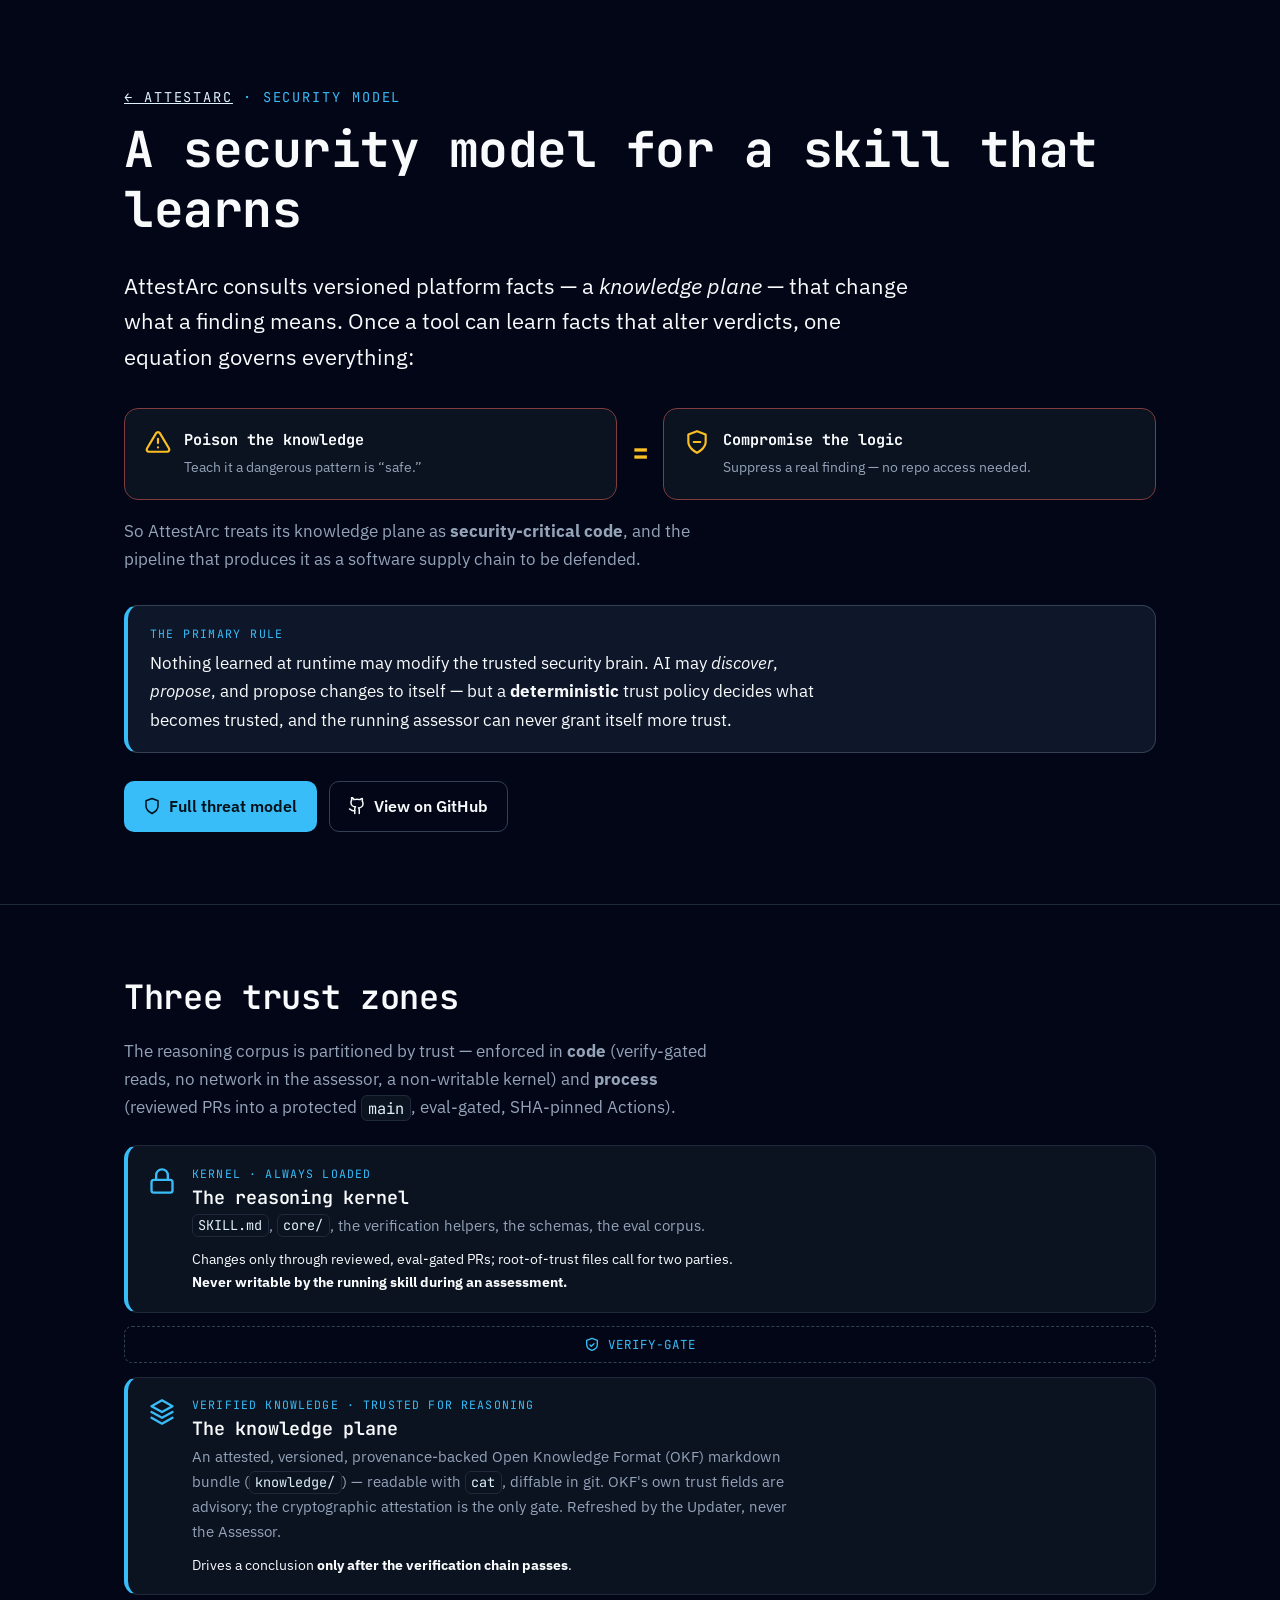
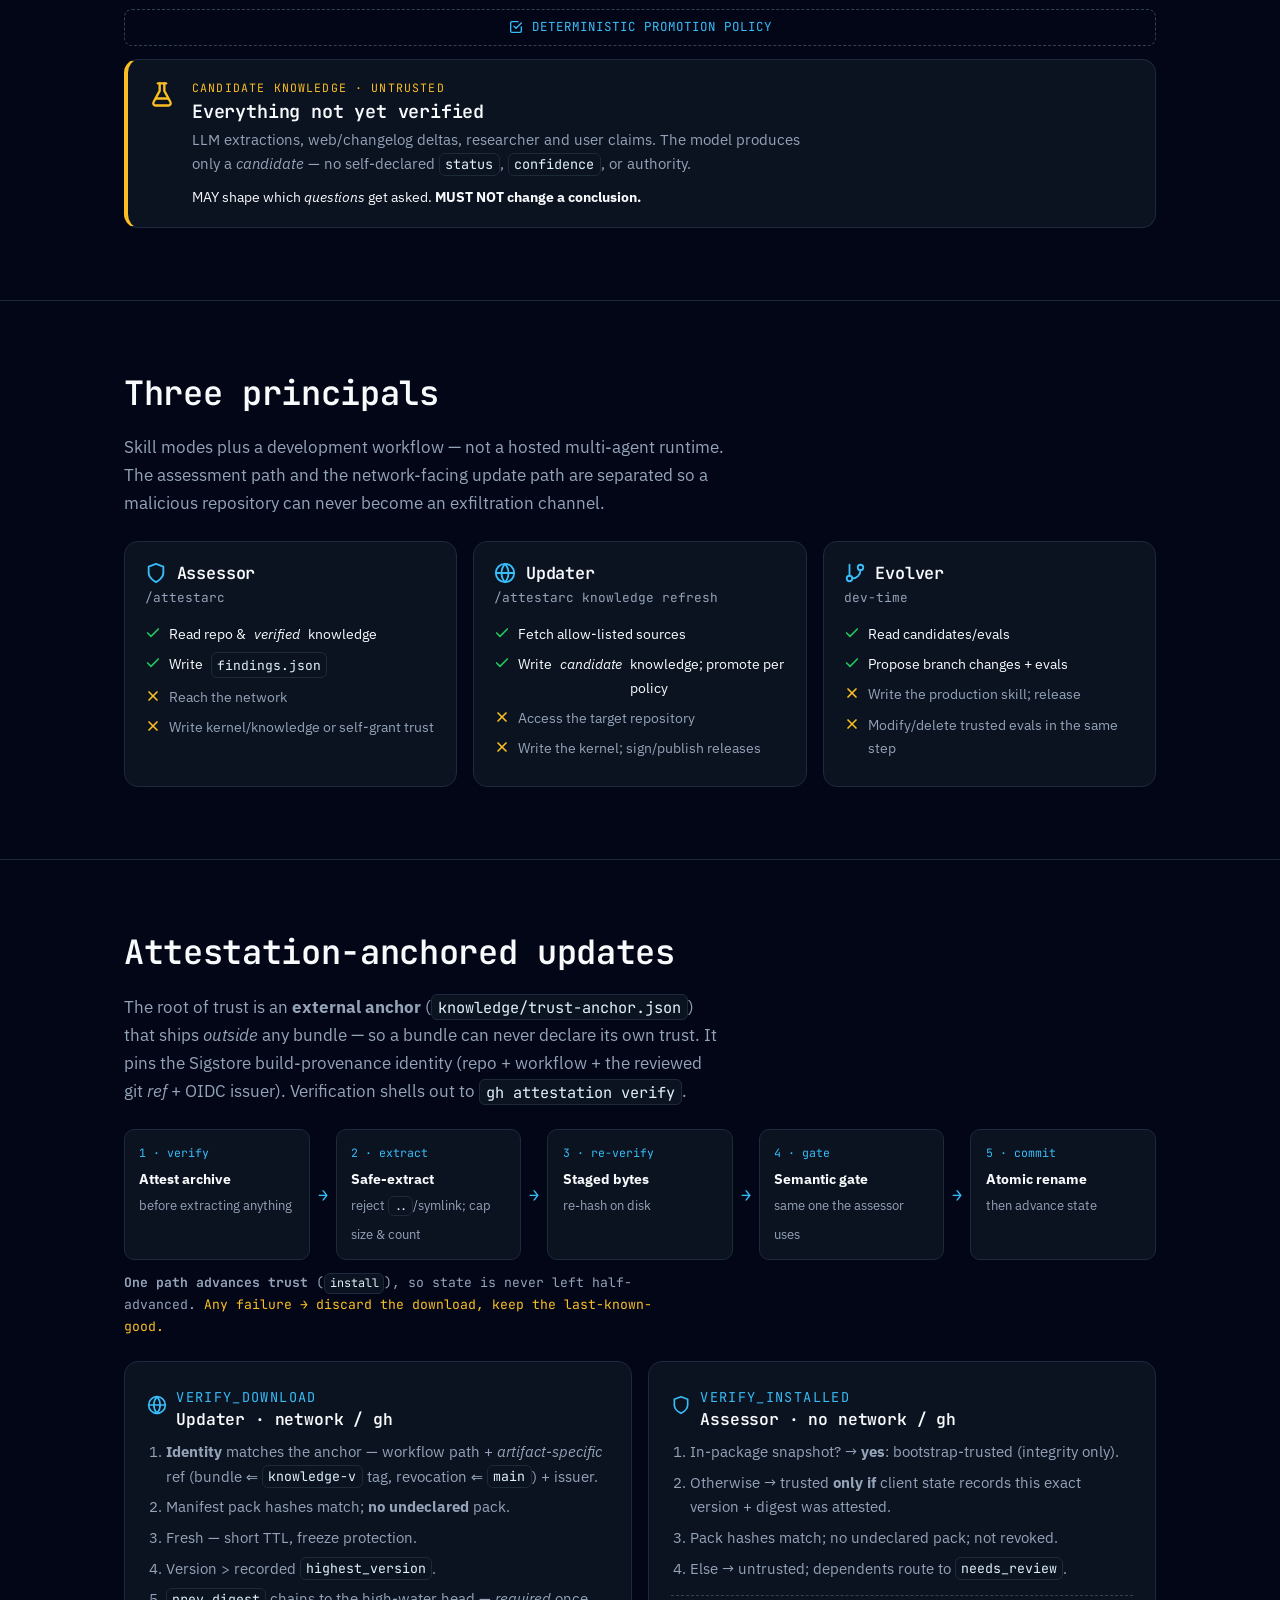
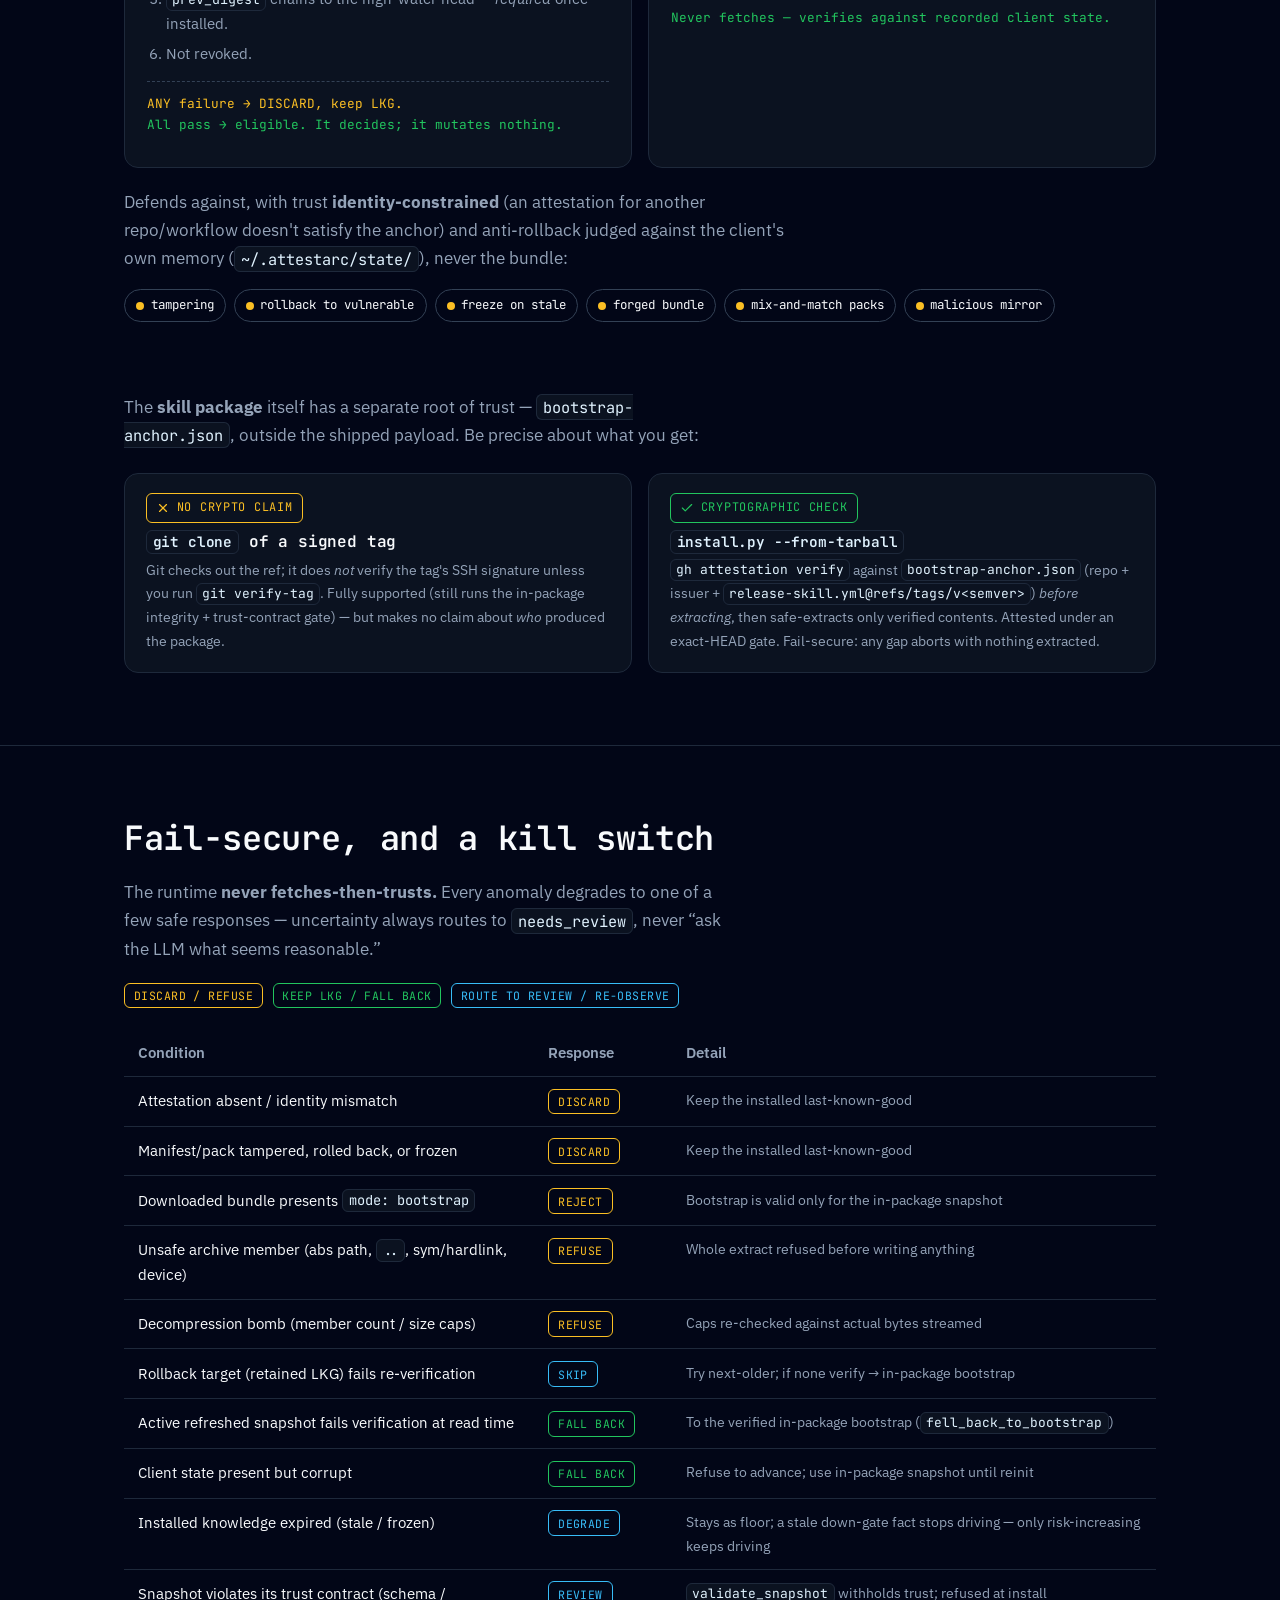
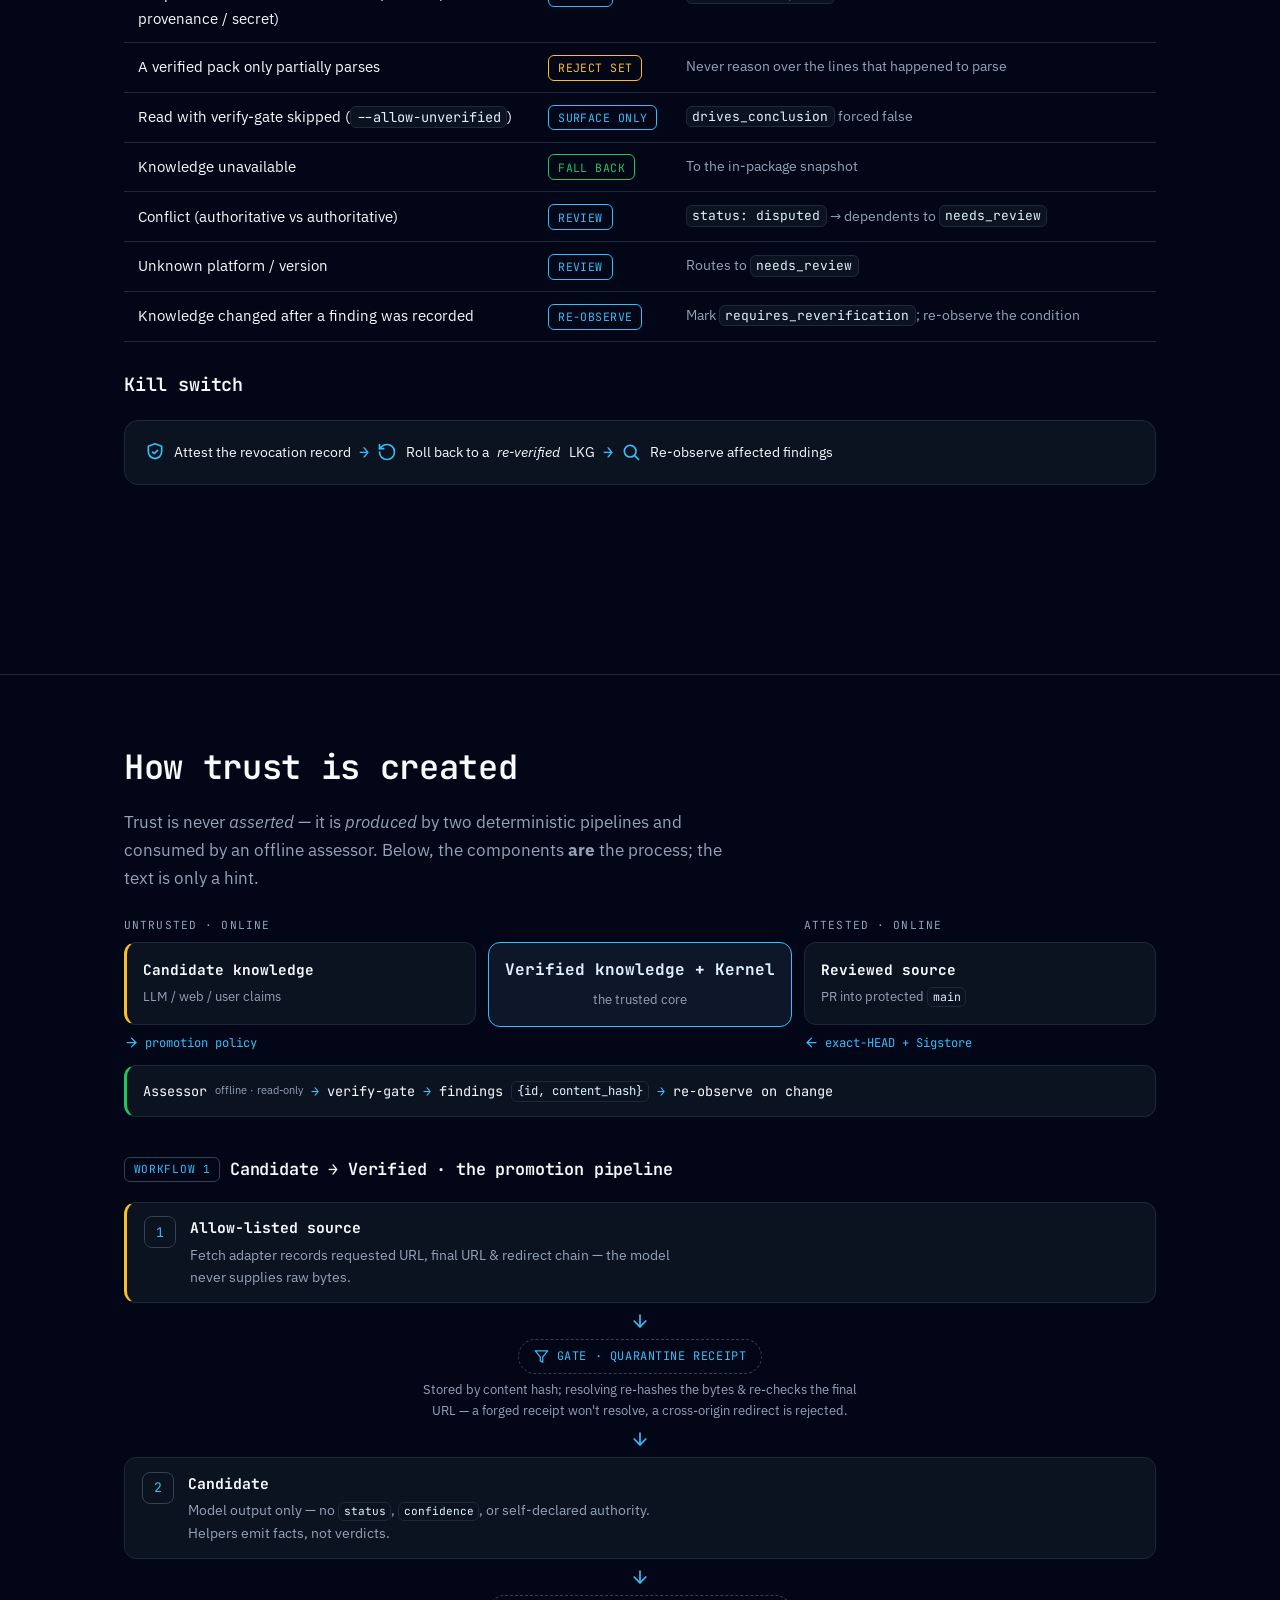
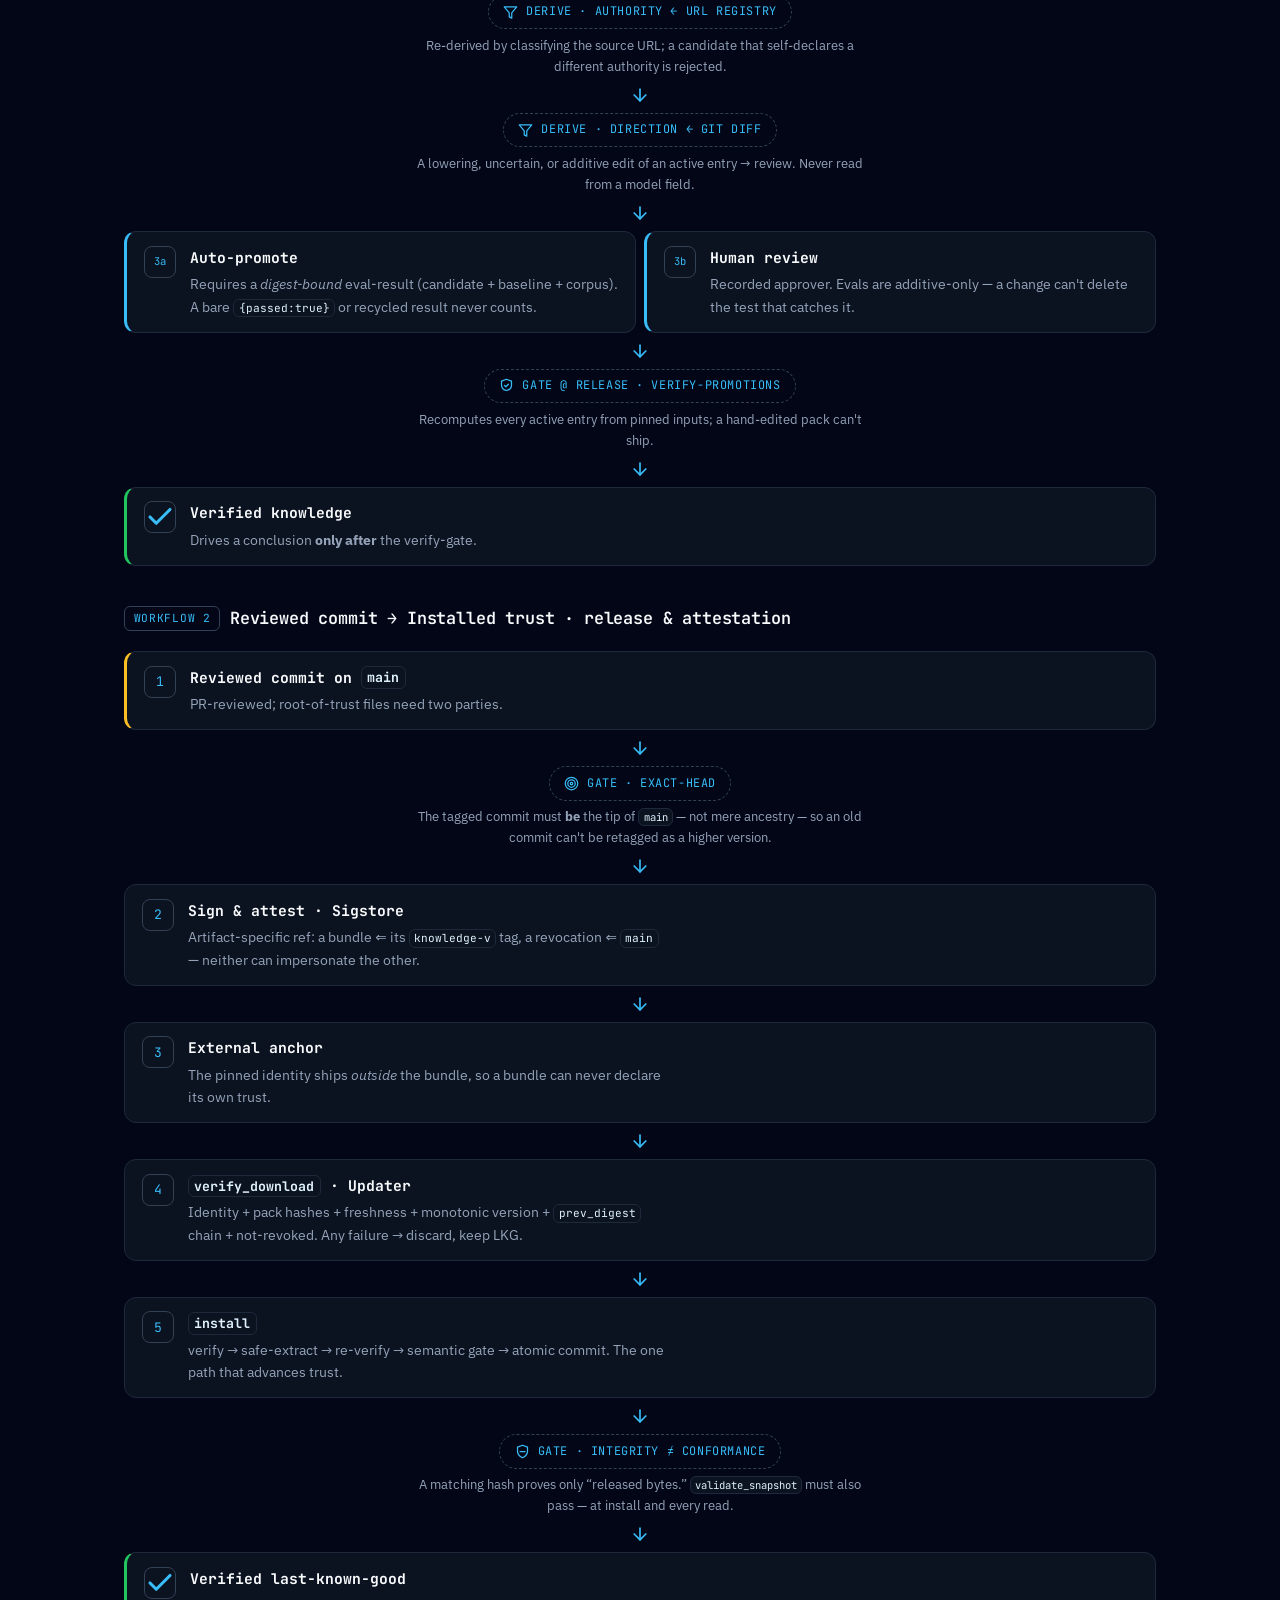
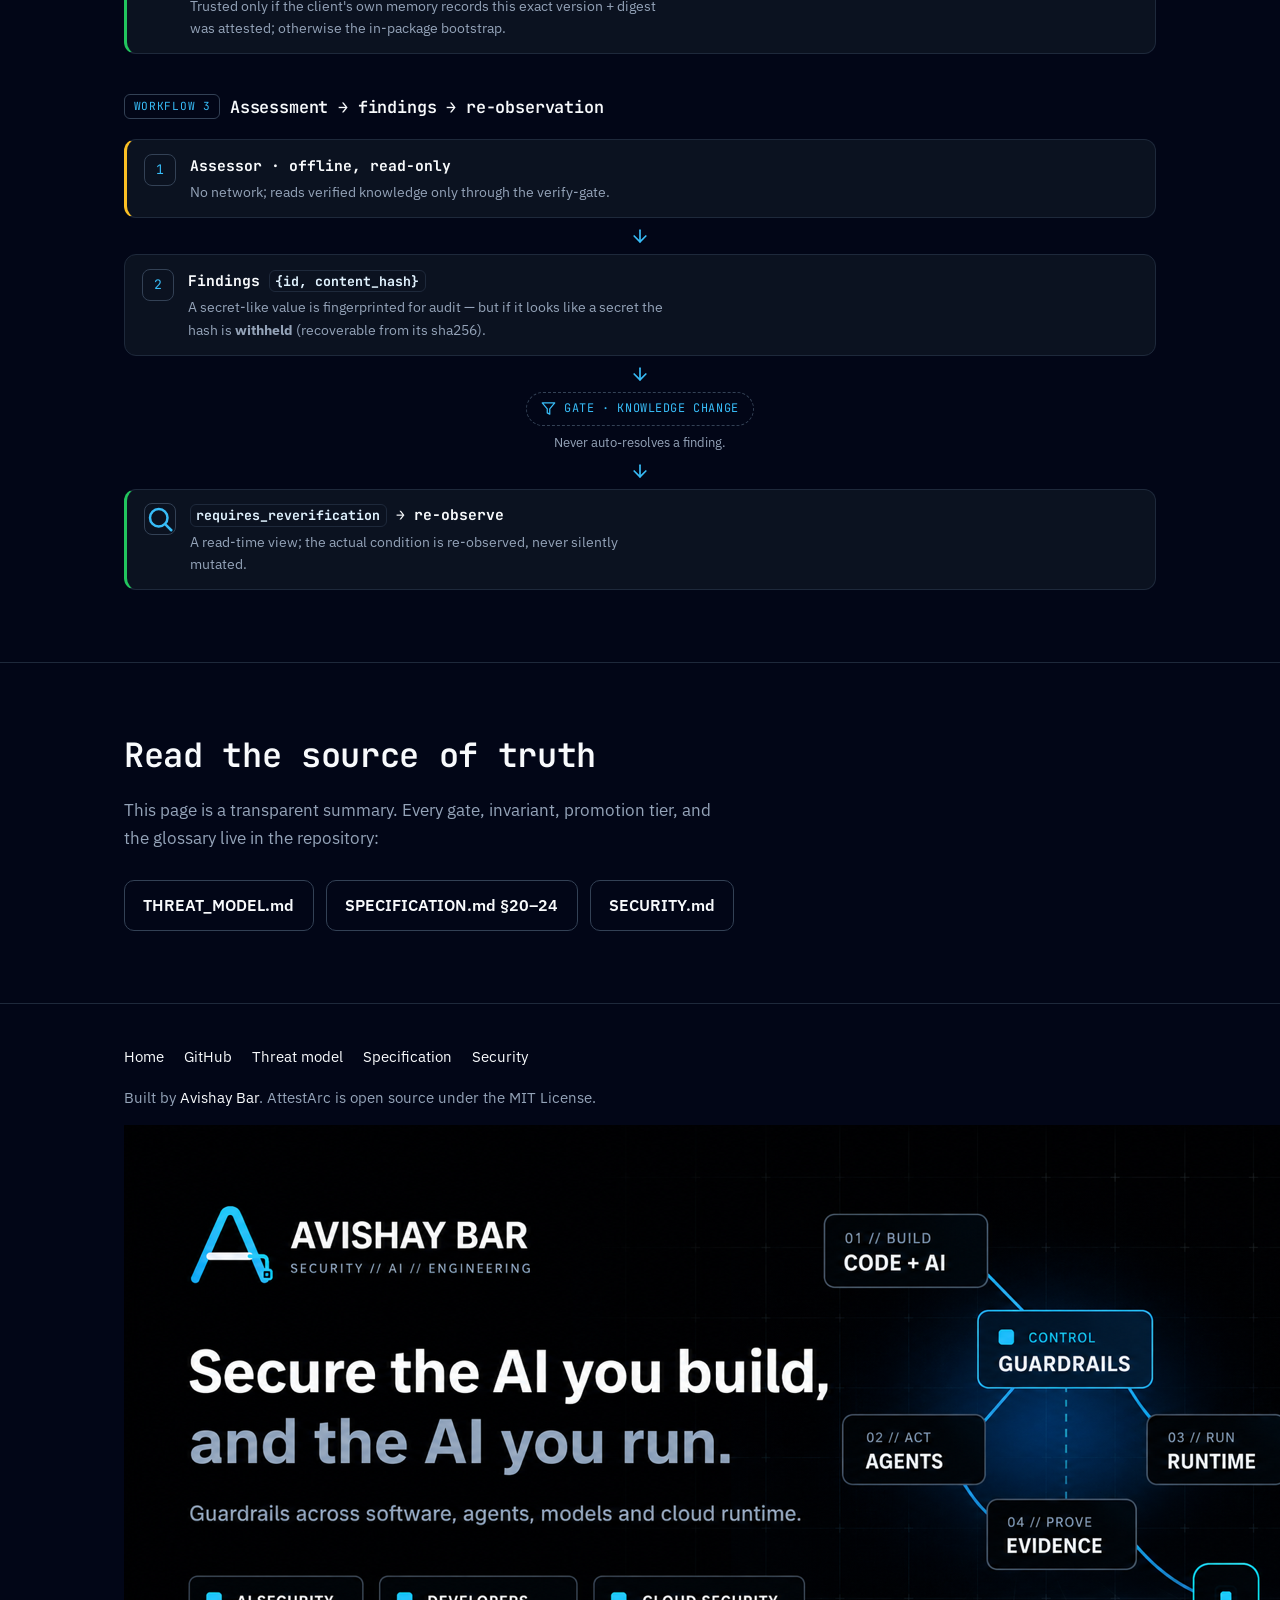
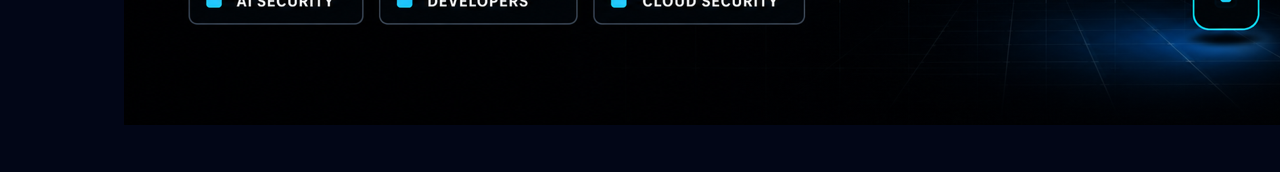
==== commit 0b7304fe: "feat(knowledge): migrate the verified-knowledge plane to Google's Open Knowledge Format (OKF v0.2) S" ====
--- a/docs/security.html
+++ b/docs/security.html
@@ -324,7 +324,9 @@
             <div class="z-body">
               <span class="tag">Verified knowledge · trusted for reasoning</span>
               <h3>The knowledge plane</h3>
-              <p>Attested, versioned, provenance-backed packs (<code>knowledge/</code>). Refreshed by the
+              <p>An attested, versioned, provenance-backed Open Knowledge Format (OKF) markdown bundle
+                (<code>knowledge/</code>) — readable with <code>cat</code>, diffable in git. OKF's own trust
+                fields are advisory; the cryptographic attestation is the only gate. Refreshed by the
                 Updater, never the Assessor.</p>
               <p class="rule">Drives a conclusion <strong>only after the verification chain passes</strong>.</p>
             </div>
